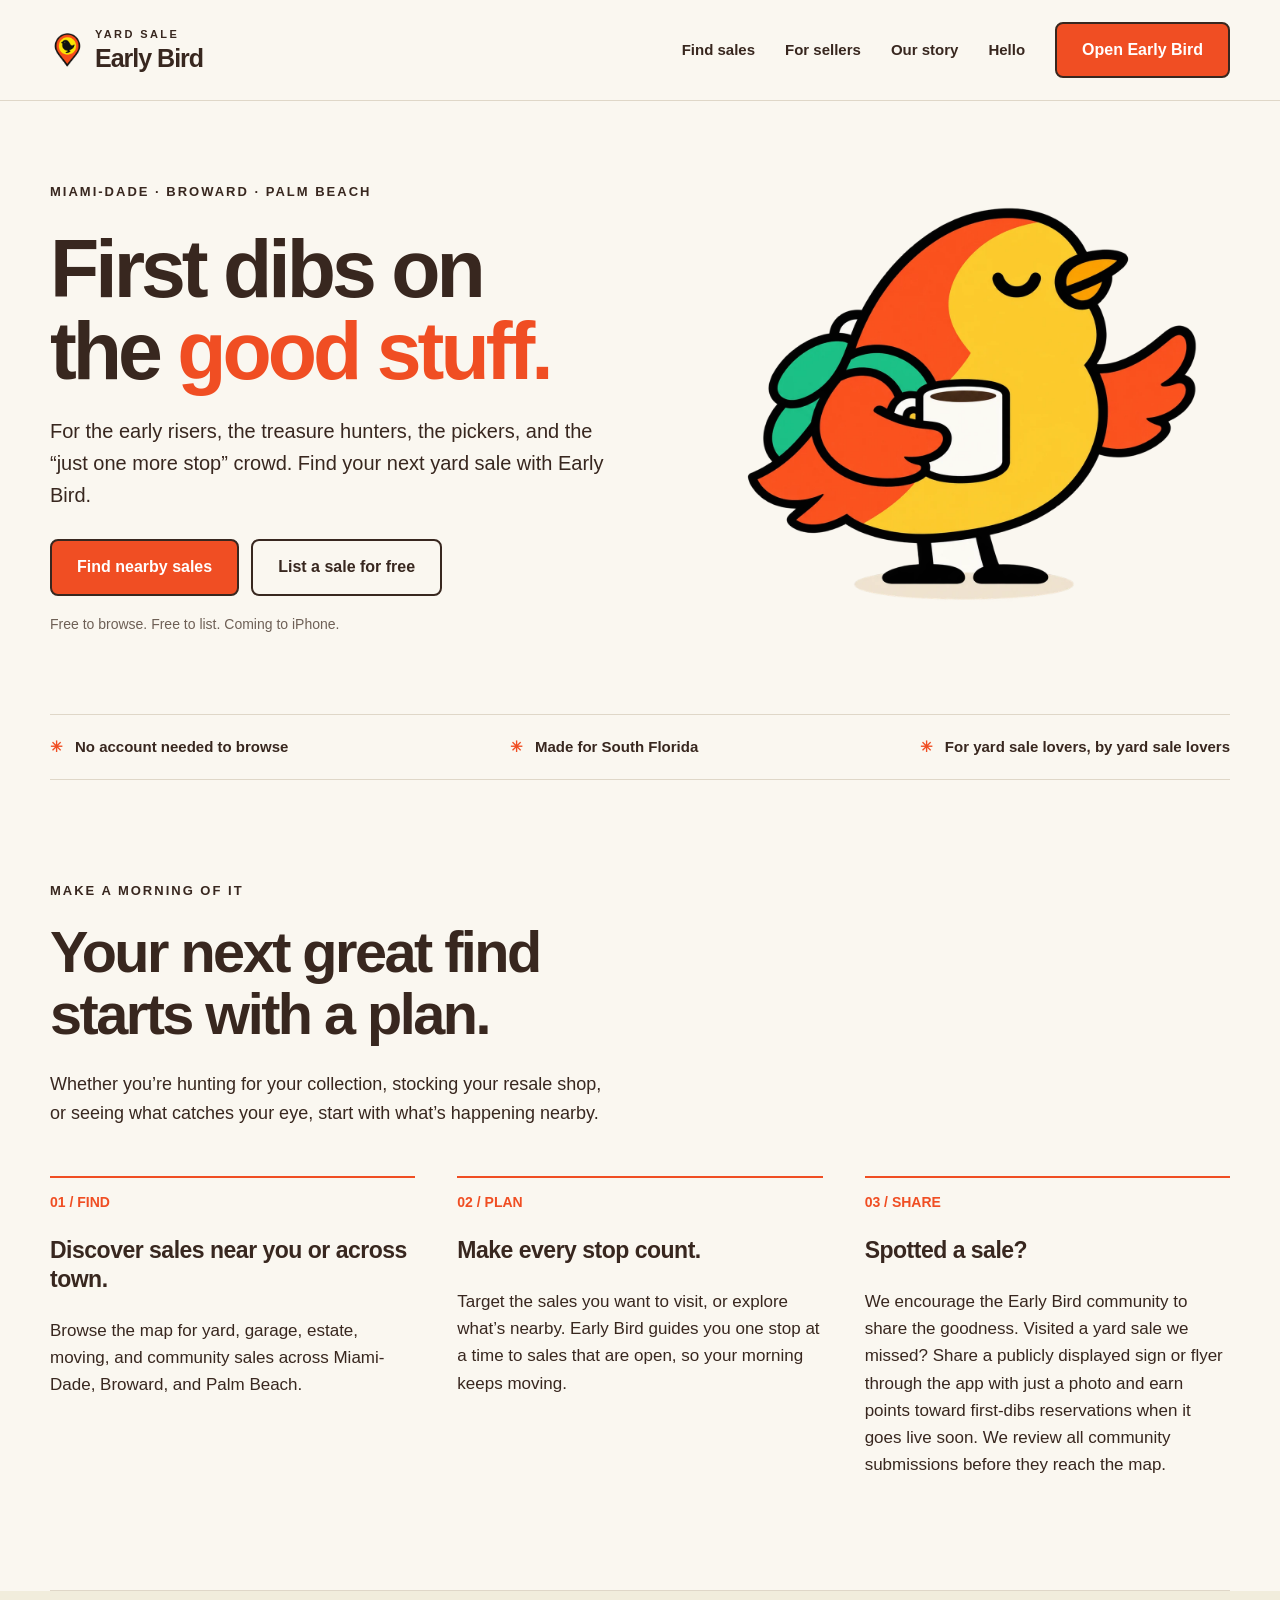
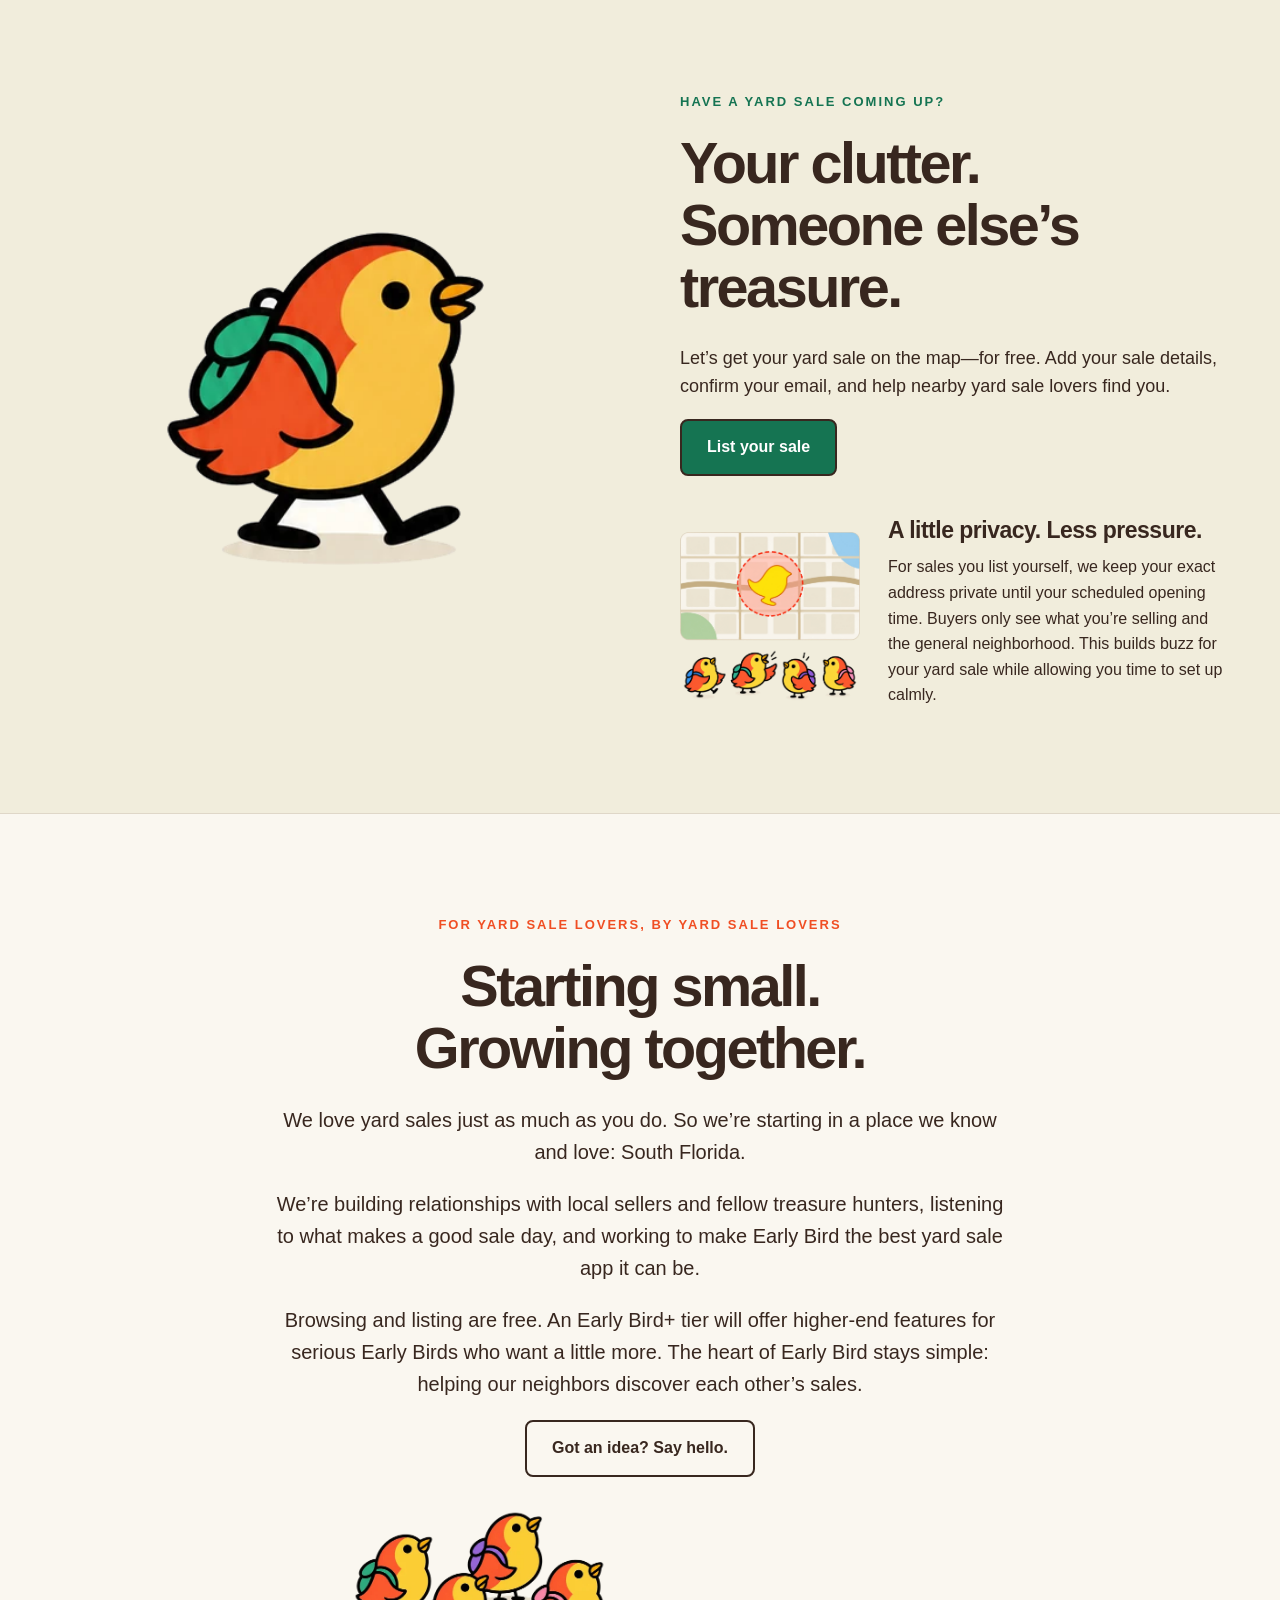
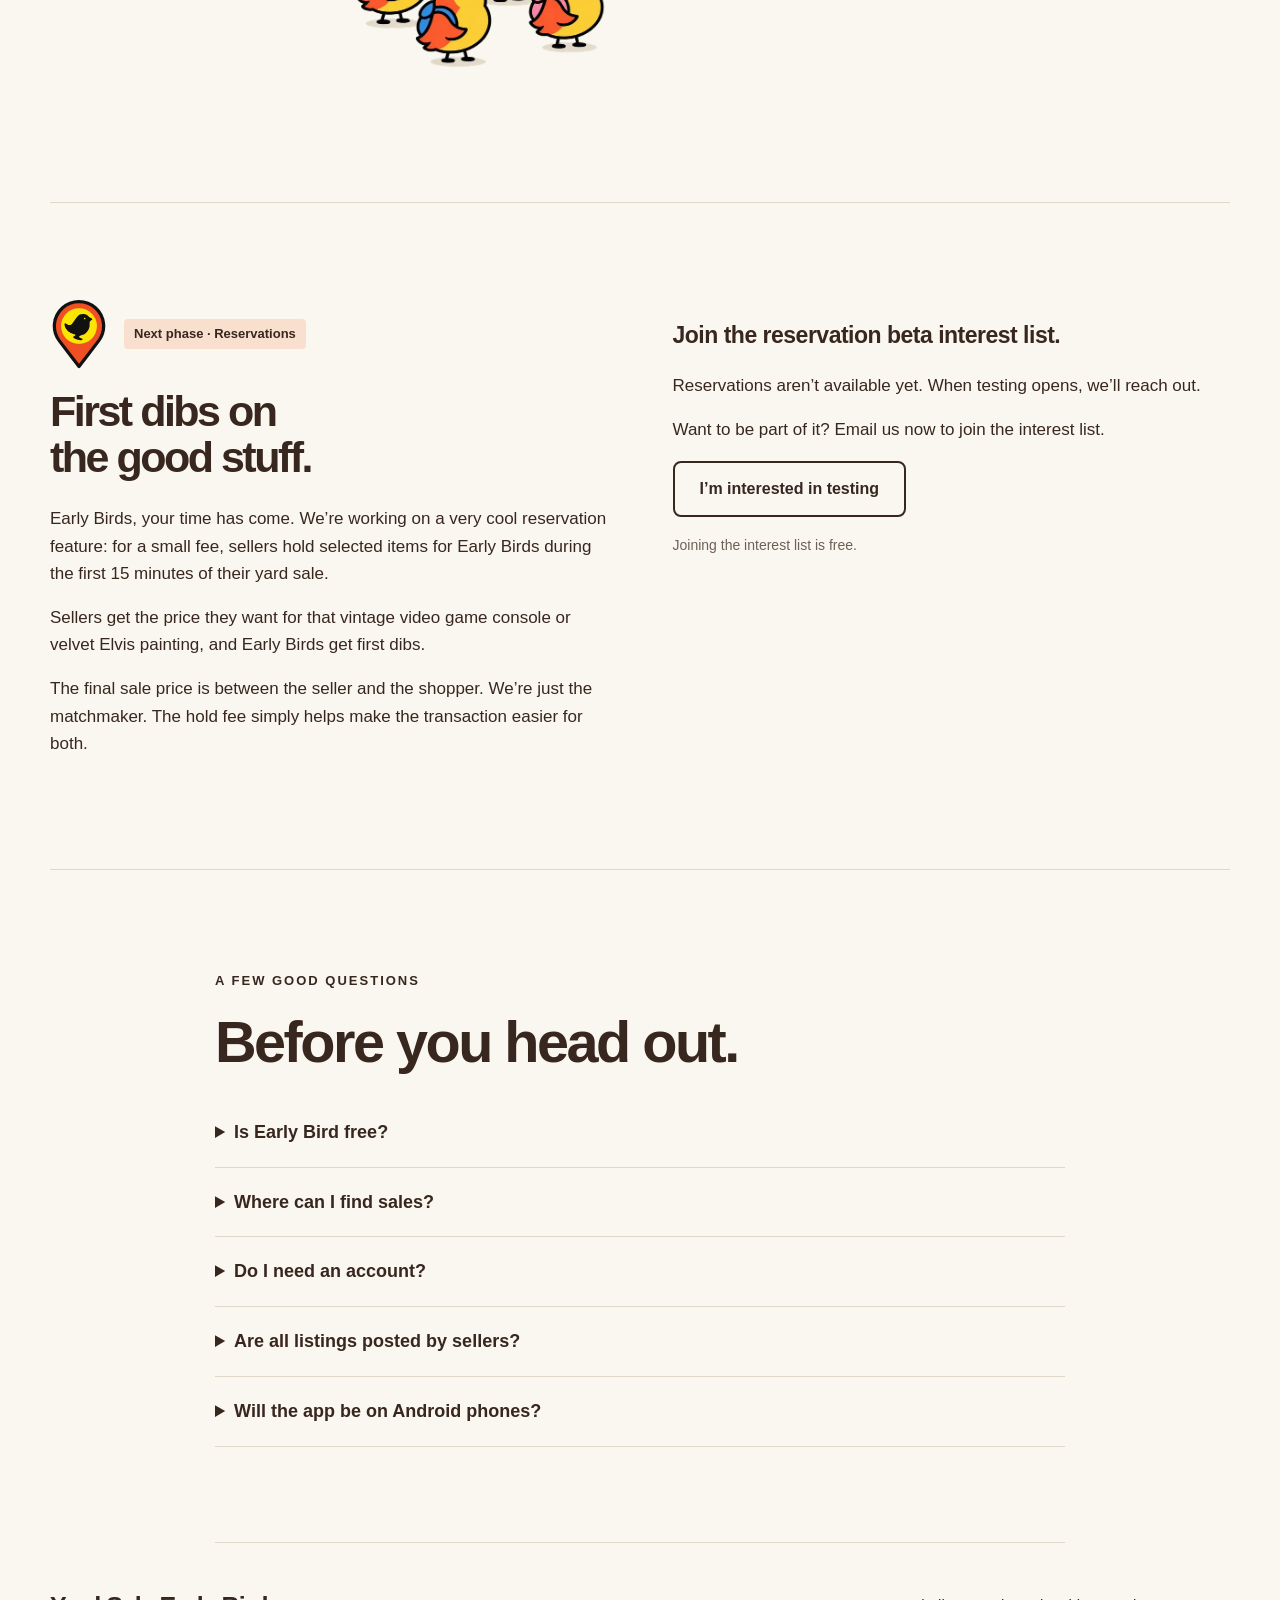
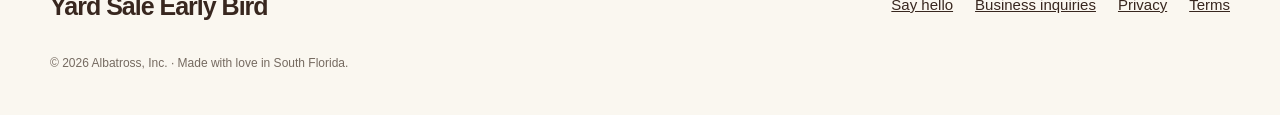
==== index.html @ 5791268f "Initial site: yardsaleearlybird.com" ====
<!doctype html><html lang="en"><head><meta charset="utf-8"><meta name="viewport" content="width=device-width, initial-scale=1"><title>Yard Sale Early Bird — For yard sale lovers, by yard sale lovers</title><meta name="description" content="Find nearby yard sales in Miami-Dade, Broward, and Palm Beach. Free to browse, free to list. Built by yard sale lovers in South Florida."><link rel="icon" href="/assets/pin-icon.png"><link rel="stylesheet" href="/style.css"></head><body><header><nav aria-label="Main navigation"><a class="brand" href="/"><img src="/assets/pin-icon.png" alt=""><span><small>YARD SALE</small>Early Bird</span></a><div class="navlinks"><a class="optional" href="/#buyers">Find sales</a><a class="optional" href="/#sellers">For sellers</a><a class="optional" href="/#community">Our story</a><a href="mailto:hello@yardsaleearlybird.com">Hello</a><a class="btn" href="https://early-bird-sales.lovable.app">Open Early Bird</a></div></nav></header><main><div class="wrap"><section class="hero"><div><span class="eyebrow">Miami-Dade · Broward · Palm Beach</span><h1>First dibs on<br>the <em>good stuff.</em></h1><p>For the early risers, the treasure hunters, the pickers, and the “just one more stop” crowd. Find your next yard sale with Early Bird.</p><div class="actions"><a class="btn" href="https://early-bird-sales.lovable.app">Find nearby sales</a><a class="btn secondary" href="https://early-bird-sales.lovable.app/sell">List a sale for free</a></div><p class="subnote">Free to browse. Free to list. Coming to iPhone.</p></div><div class="heroart"><img src="/assets/coffee-sharp.webp" alt="Early Bird enjoying a morning coffee"></div></section><div class="ribbon"><span>No account needed to browse</span><span>Made for South Florida</span><span>For yard sale lovers, by yard sale lovers</span></div><section id="buyers" class="section"><span class="eyebrow">Make a morning of it</span><h2>Your next great find<br>starts with a plan.</h2><p>Whether you’re hunting for your collection, stocking your resale shop, or seeing what catches your eye, start with what’s happening nearby.</p><div class="features"><article><span class="number">01 / FIND</span><h3>Discover sales near you or across town.</h3><p>Browse the map for yard, garage, estate, moving, and community sales across Miami-Dade, Broward, and Palm Beach.</p></article><article><span class="number">02 / PLAN</span><h3>Make every stop count.</h3><p>Target the sales you want to visit, or explore what’s nearby. Early Bird guides you one stop at a time to sales that are open, so your morning keeps moving.</p></article><article><span class="number">03 / SHARE</span><h3>Spotted a sale?</h3><p>We encourage the Early Bird community to share the goodness. Visited a yard sale we missed? Share a publicly displayed sign or flyer through the app with just a photo and earn points toward first-dibs reservations when it goes live soon. We review all community submissions before they reach the map.</p></article></div></section></div><section id="sellers" class="section seller"><div class="wrap split"><div><img src="/assets/walking.webp" alt="Early Bird heading out with a backpack"></div><div><span class="eyebrow greenText">Have a yard sale coming up?</span><h2>Your clutter.<br>Someone else’s<br>treasure.</h2><p>Let’s get your yard sale on the map—for free. Add your sale details, confirm your email, and help nearby yard sale lovers find you.</p><a class="btn green" href="https://early-bird-sales.lovable.app/sell">List your sale</a><div class="privacybox"><div class="privacy-map"><img src="/assets/privacy.webp" alt="An approximate sale area on a map"></div><div><h3>A little privacy. Less pressure.</h3><p>For sales you list yourself, we keep your exact address private until your scheduled opening time. Buyers only see what you’re selling and the general neighborhood. This builds buzz for your yard sale while allowing you time to set up calmly.</p></div></div></div></div></section><div class="wrap"><section id="community" class="section community"><span class="eyebrow">For yard sale lovers, by yard sale lovers</span><h2>Starting small.<br>Growing together.</h2><p>We love yard sales just as much as you do. So we’re starting in a place we know and love: South Florida.</p><p>We’re building relationships with local sellers and fellow treasure hunters, listening to what makes a good sale day, and working to make Early Bird the best yard sale app it can be.</p><p>Browsing and listing are free. An Early Bird+ tier will offer higher-end features for serious Early Birds who want a little more. The heart of Early Bird stays simple: helping our neighbors discover each other’s sales.</p><a class="btn secondary" href="mailto:hello@yardsaleearlybird.com?subject=Hello%20Early%20Bird">Got an idea? Say hello.</a><img class="looking-up" src="/assets/friends-looking-up.webp" alt="Four Early Birds looking up toward the Got an idea button"></section><section id="beta" class="section beta"><div><div class="reservation-heading"><img class="reservation-pin" src="/assets/reservation-pin.svg" alt="Early Bird map pin"><span class="badge">Next phase · Reservations</span></div><h2>First dibs on<br>the good stuff.</h2><p>Early Birds, your time has come. We’re working on a very cool reservation feature: for a small fee, sellers hold selected items for Early Birds during the first 15 minutes of their yard sale.</p><p>Sellers get the price they want for that vintage video game console or velvet Elvis painting, and Early Birds get first dibs.</p><p>The final sale price is between the seller and the shopper. We’re just the matchmaker. The hold fee simply helps make the transaction easier for both.</p></div><div><h3>Join the reservation beta interest list.</h3><p>Reservations aren’t available yet. When testing opens, we’ll reach out.</p><p>Want to be part of it? Email us now to join the interest list.</p><a class="btn secondary" href="mailto:betalist@yardsaleearlybird.com?subject=Reservation%20beta%20interest%20list&body=Hi%20Early%20Bird!%20I%E2%80%99d%20like%20to%20join%20the%20reservation%20beta%20interest%20list.">I’m interested in testing</a><p class="subnote">Joining the interest list is free.</p></div></section><section class="section faq"><span class="eyebrow">A few good questions</span><h2>Before you head out.</h2><details><summary>Is Early Bird free?</summary><p>Yes. Browsing the map and listing a sale are free. An Early Bird+ tier will offer higher-end features for serious Early Birds who want a little more.</p></details><details><summary>Where can I find sales?</summary><p>We’re starting in Miami-Dade, Broward, and Palm Beach counties. This is home for us, and we want to build a useful local community before expanding.</p></details><details><summary>Do I need an account?</summary><p>You don’t need an account to browse the public map. To list your own sale, you confirm your email through a link we send you.</p></details><details><summary>Are all listings posted by sellers?</summary><p>No. Listings can come from sellers, municipal permit filings, other public sale information, or community submissions. We review aggregated and community-submitted listings before publication.</p></details><details><summary>Will the app be on Android phones?</summary><p>Not for now. We are a small team and we need time to get each user platform right. But we will soon, we promise.</p></details></section></div></main><footer class="wrap"><div class="footrow"><a class="brand" href="/">Yard Sale Early Bird</a><div class="footlinks"><a href="mailto:hello@yardsaleearlybird.com">Say hello</a><a href="mailto:sales@yardsaleearlybird.com">Business inquiries</a><a href="/privacy">Privacy</a><a href="/terms">Terms</a></div></div><p class="legalnote">© 2026 Albatross, Inc. · Made with love in South Florida.</p></footer></body></html>
---- style.css ----
:root{--cream:#FAF7F0;--ink:#38271f;--orange:#F04E23;--green:#157452;--line:#dfd7c8}*{box-sizing:border-box}html{scroll-behavior:smooth;scroll-padding-top:95px}body{margin:0;background:var(--cream);color:var(--ink);font-family:Arial,Helvetica,sans-serif;font-size:18px;line-height:1.6}a{color:inherit}button,a{-webkit-tap-highlight-color:transparent}a:focus-visible,summary:focus-visible{outline:3px solid var(--green);outline-offset:6px}nav,.wrap{width:min(1180px,calc(100% - 64px));margin:auto}header{border-bottom:1px solid var(--line)}nav{display:flex;justify-content:space-between;align-items:center;min-height:100px;gap:20px}.brand{text-decoration:none;display:flex;align-items:center;gap:10px;font-size:25px;font-weight:900;letter-spacing:-1px;line-height:1.05}.brand img{width:35px;height:48px;object-fit:contain}.brand small{display:block;font-size:11px;letter-spacing:2.4px;margin-bottom:5px}.navlinks{display:flex;gap:30px;align-items:center;font-size:15px;font-weight:700}.navlinks a{text-decoration:none}.btn{display:inline-flex;justify-content:center;align-items:center;padding:15px 25px;border:2px solid var(--ink);border-radius:8px;background:var(--orange);color:white;text-decoration:none;font-weight:800;font-size:16px;line-height:1.4;transition:transform .15s,background .15s}.btn:hover{transform:translateY(-3px);background:#d94019}.btn:active{transform:translateY(1px)}.btn.secondary{background:transparent;color:var(--ink)}.btn.green{background:var(--green)}.eyebrow{text-transform:uppercase;font-size:13px;font-weight:800;letter-spacing:2px}.hero{display:grid;grid-template-columns:1.2fr 1fr;align-items:center;padding:75px 0 65px;gap:40px}h1{font-size:clamp(48px,6.3vw,82px);line-height:1.02;letter-spacing:-4px;margin:23px 0}h1 em{font-style:normal;color:var(--orange)}p{max-width:570px}.hero p{font-size:20px}.actions{display:flex;gap:12px;flex-wrap:wrap;margin-top:28px}.subnote{font-size:14px!important;margin-top:17px;color:#6e6056}.heroart{text-align:center;position:relative}.heroart img{width:90%;max-height:440px;object-fit:contain}.heroart span{display:block;font-weight:800;font-size:18px;transform:rotate(-5deg);margin-top:15px}.ribbon{border-top:1px solid var(--line);border-bottom:1px solid var(--line);padding:20px 0;display:flex;gap:15px;justify-content:space-between;font-size:15px;font-weight:800}.ribbon span:before{content:'✳';color:var(--orange);margin-right:12px}.section{padding:95px 0;border-bottom:1px solid var(--line)}h2{font-size:clamp(36px,4.5vw,58px);line-height:1.08;letter-spacing:-2.5px;margin:17px 0 25px}h3{font-size:23px;letter-spacing:-.5px;line-height:1.25}.features{display:grid;grid-template-columns:repeat(3,1fr);gap:42px;margin-top:48px}.number{color:var(--orange);font-size:14px;font-weight:800;border-top:2px solid var(--orange);padding-top:13px;display:block}.features p{font-size:17px}.split{display:grid;grid-template-columns:1fr 1.1fr;align-items:center;gap:80px}.split img{width:100%;max-height:350px;object-fit:contain}.greenText{color:var(--green)}.seller{background:#f1eddc}.seller .split{grid-template-columns:1fr 1fr}.privacybox{display:grid;grid-template-columns:180px 1fr;gap:28px;margin-top:40px;align-items:center}.privacybox img{width:100%}.privacybox h3{margin:0}.privacybox p{font-size:16px;margin:10px 0}.community{text-align:center}.community .eyebrow{color:var(--orange)}.community p{margin:20px auto;max-width:740px;font-size:20px}.community img{display:block;width:260px;margin:35px auto 0}.beta{display:grid;grid-template-columns:1fr 1fr;gap:65px}.beta h2{font-size:43px}.beta p{font-size:17px}.badge{display:inline-block;padding:5px 10px;background:#f9dfce;border-radius:4px;font-size:13px;font-weight:800}.faq{max-width:850px;margin:0 auto}details{border-bottom:1px solid var(--line);padding:20px 0}summary{font-weight:700;cursor:pointer;font-size:18px}details p{font-size:17px;max-width:none}footer{padding:50px 0 30px}.footrow{display:flex;justify-content:space-between;align-items:start;gap:30px}.footlinks{display:flex;flex-wrap:wrap;gap:22px;font-size:15px}.legalnote{font-size:12px;color:#756a60;margin-top:35px;max-width:none}.legal{max-width:850px;padding:55px 0 90px}.legal h1{font-size:48px;letter-spacing:-2px}.legal h2{font-size:29px;letter-spacing:-.7px;margin-top:45px}.legal h3{font-size:22px;margin-top:28px}.legal p,.legal li{font-size:17px;max-width:none}.legal ul,.legal ol{padding-left:24px}.legal hr{border:0;border-top:1px solid var(--line);margin:30px 0}.legal code{overflow-wrap:anywhere} @media(max-width:760px){nav,.wrap{width:calc(100% - 36px)}nav{min-height:85px}.navlinks{gap:14px}.navlinks .optional{display:none}.navlinks .btn{font-size:14px;padding:10px 14px}.brand{font-size:21px}.hero{grid-template-columns:1fr;padding:42px 0;gap:25px}h1{letter-spacing:-2.5px;font-size:55px}.hero p{font-size:18px}.heroart img{width:65%;max-height:260px}.heroart span{font-size:15px}.ribbon{flex-wrap:wrap;justify-content:center;font-size:13px;gap:8px 20px}.section{padding:60px 0}.features,.split,.seller .split,.beta{grid-template-columns:1fr;gap:25px}.features{margin-top:32px;gap:22px}.features h3{margin:10px 0}.features p{margin:8px 0}.split>img{max-height:250px}.privacybox{grid-template-columns:100px 1fr;gap:18px}.community p{font-size:18px}.footrow{flex-direction:column}.legal h1{font-size:38px}.beta h2{font-size:36px}}@media(prefers-reduced-motion:reduce){html{scroll-behavior:auto}.btn{transition:none}}
.privacy-map{width:100%;aspect-ratio:1577 / 1479;overflow:hidden;border-radius:8px}.privacy-map img{display:block;width:100%;height:auto;max-height:none}.community img.looking-up{width:320px;margin:-10px auto 0;transform:translateX(-161px)}.reservation-heading{display:flex;align-items:center;gap:16px}.reservation-pin{width:58px;height:73px;object-fit:contain}@media(max-width:760px){.community img.looking-up{width:260px;transform:translateX(clamp(-136px, calc((296px - 100vw) / 2), 0px))}.reservation-pin{width:45px;height:56px}}
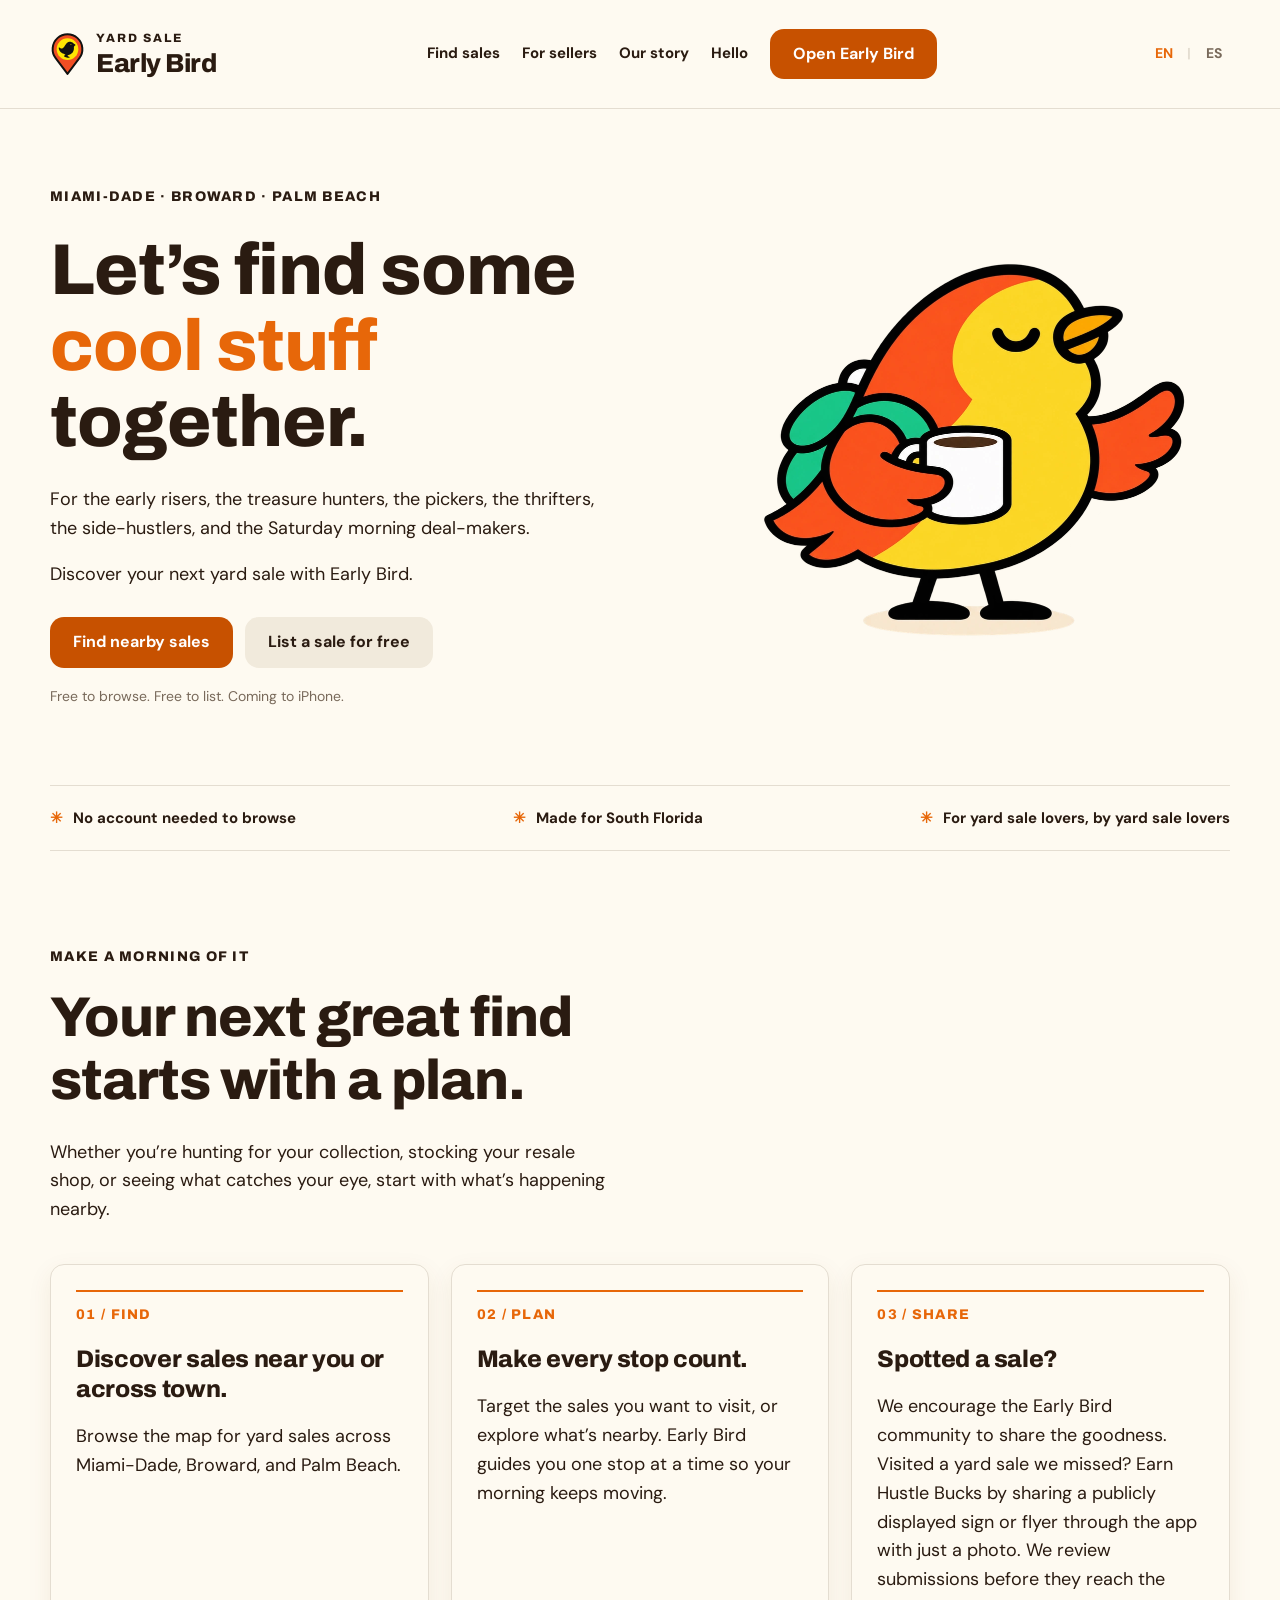
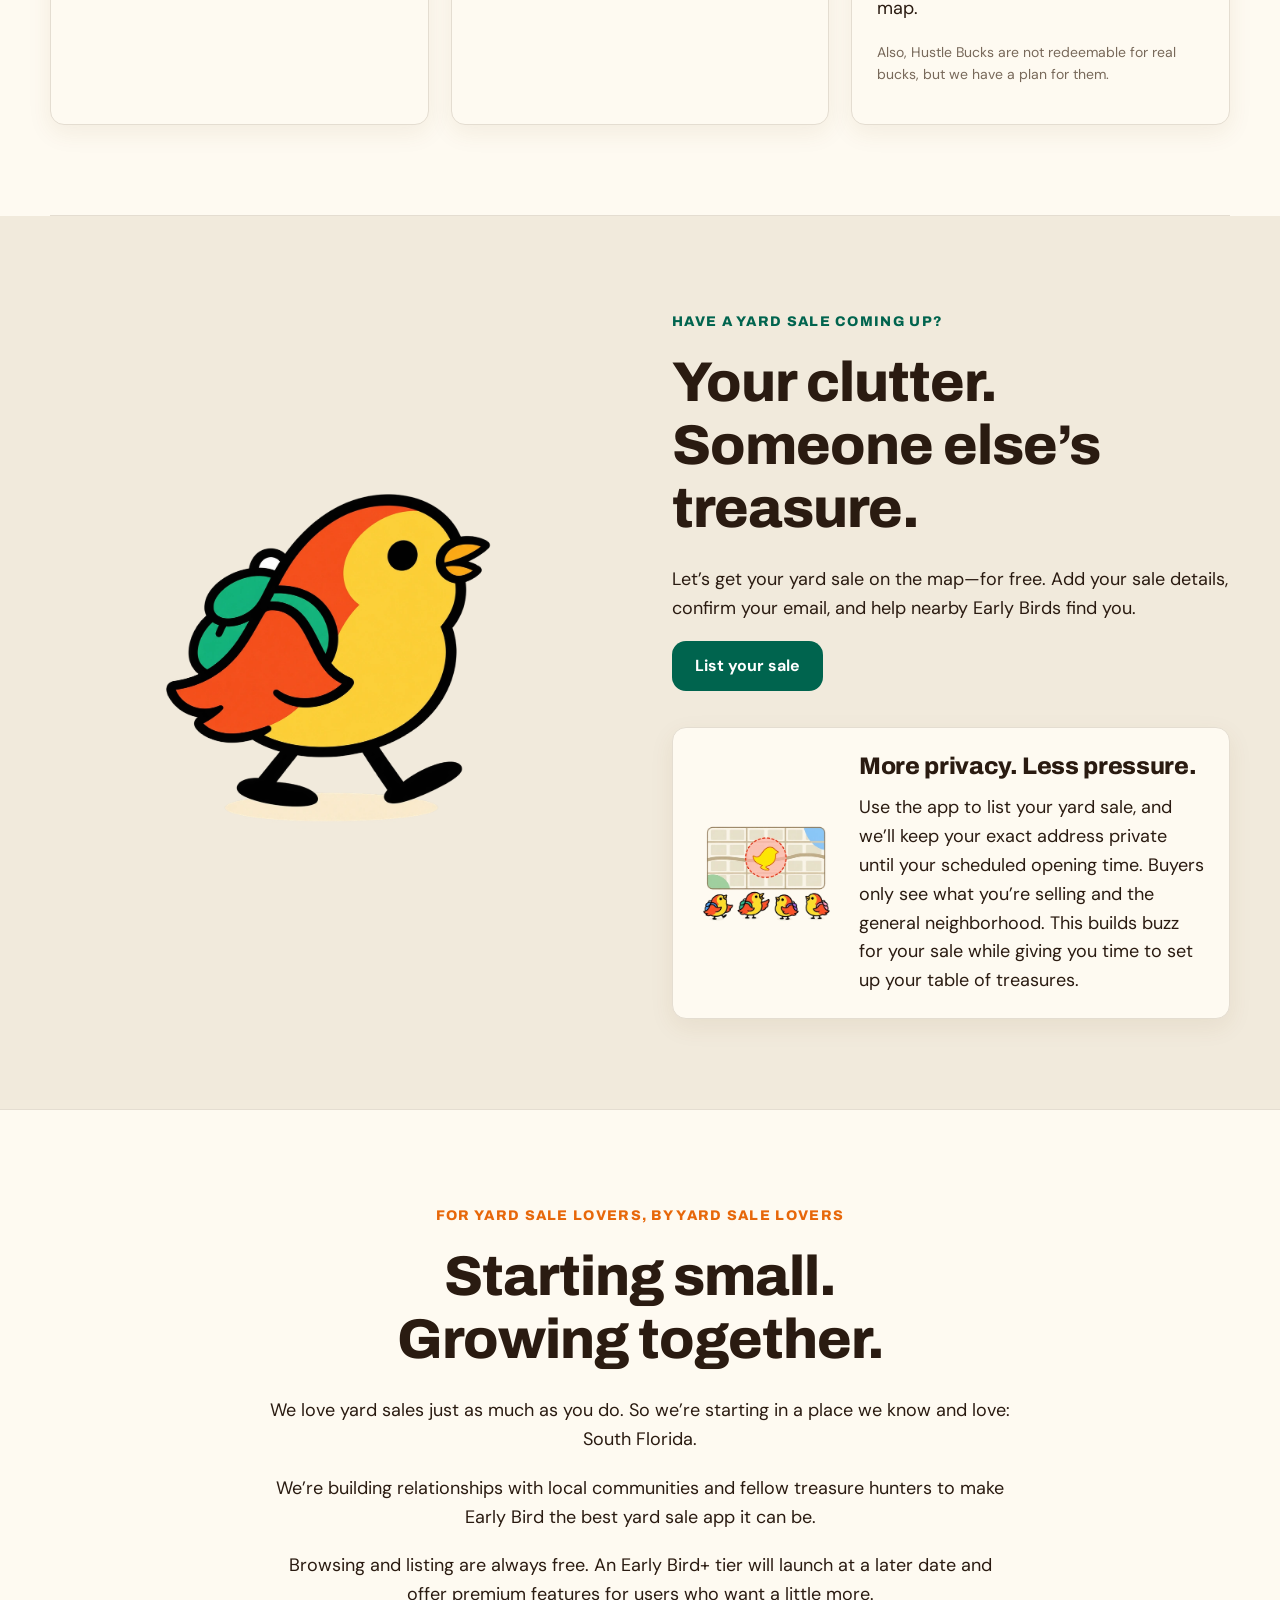
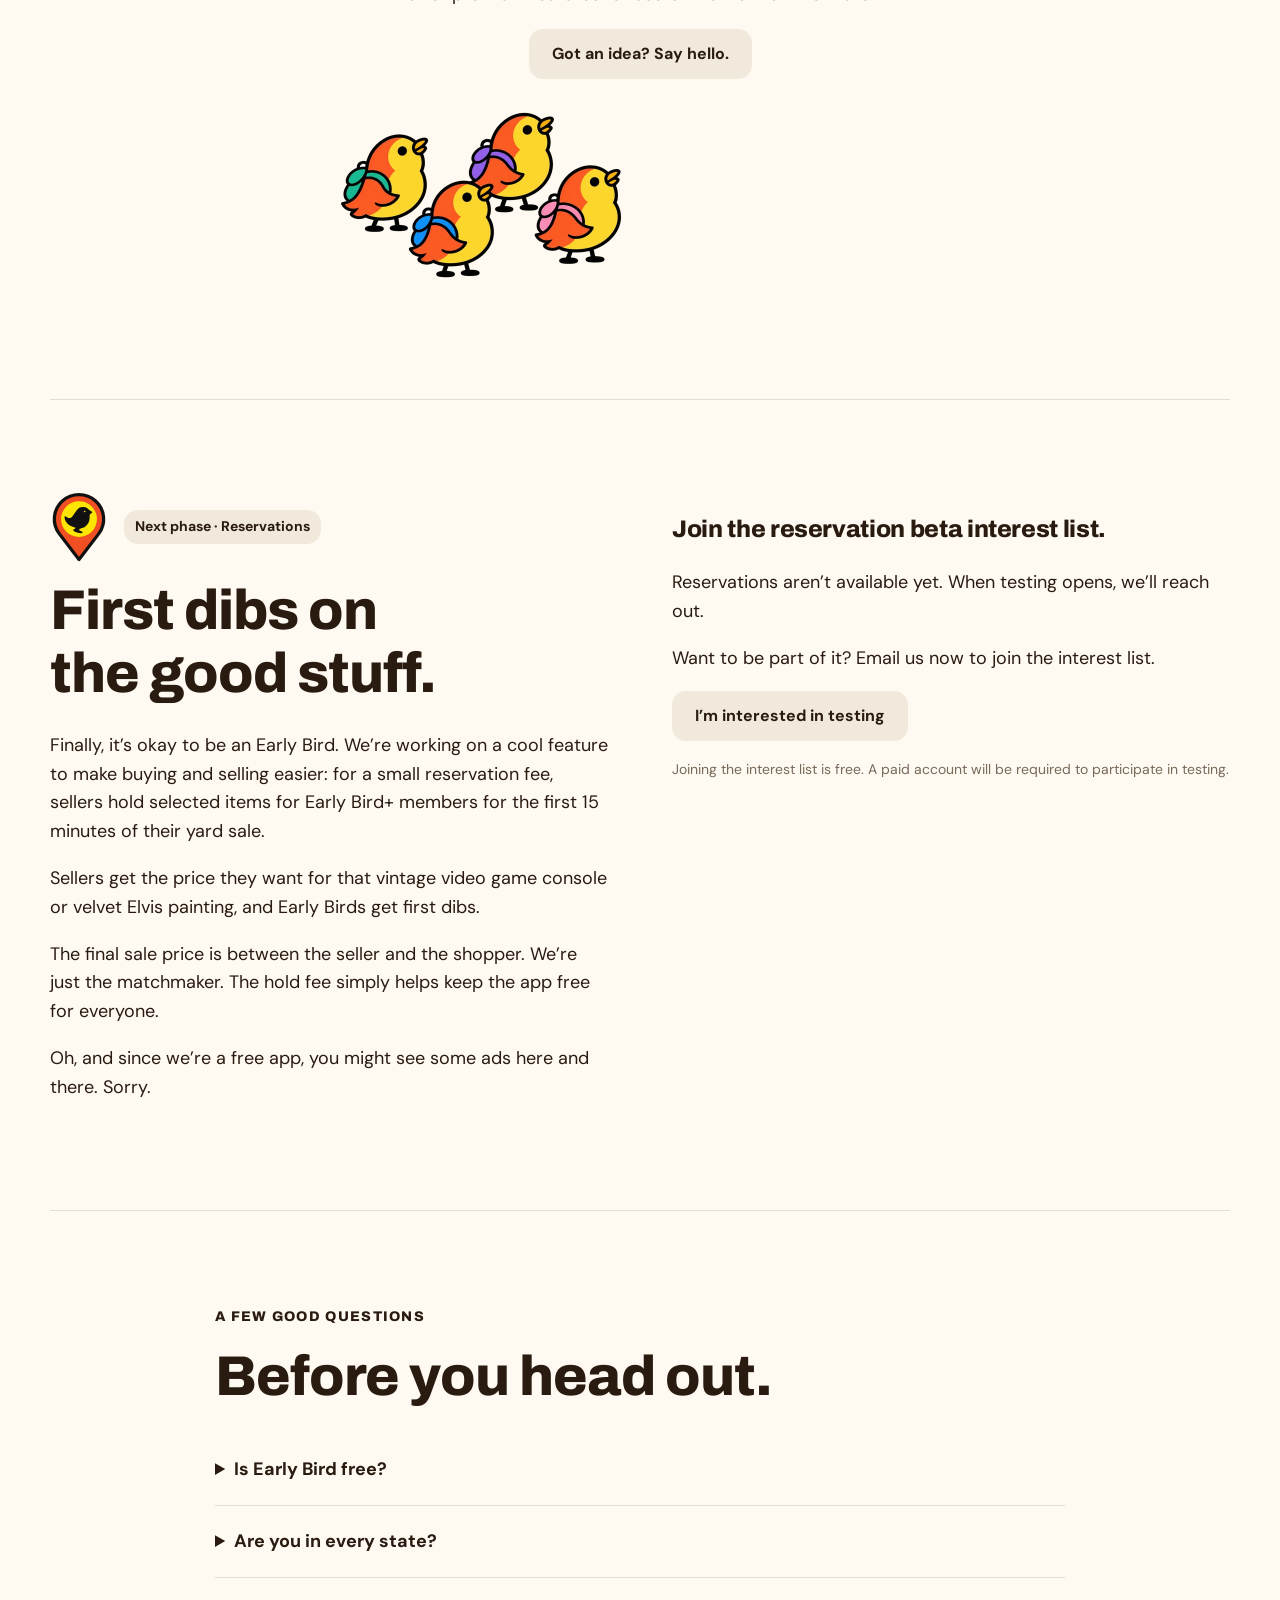
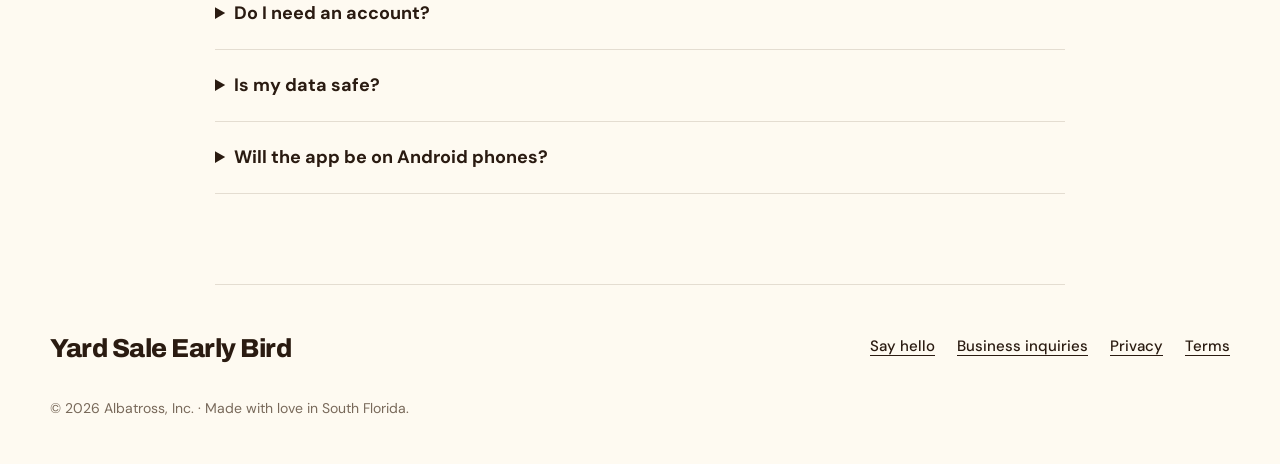
==== commit a2b0095b: "App-aligned brand styling, Spanish page (/es)" ====
--- a/index.html
+++ b/index.html
@@ -1 +1 @@
-<!doctype html><html lang="en"><head><meta charset="utf-8"><meta name="viewport" content="width=device-width, initial-scale=1"><title>Yard Sale Early Bird — For yard sale lovers, by yard sale lovers</title><meta name="description" content="Find nearby yard sales in Miami-Dade, Broward, and Palm Beach. Free to browse, free to list. Built by yard sale lovers in South Florida."><link rel="icon" href="/assets/pin-icon.png"><link rel="stylesheet" href="/style.css"></head><body><header><nav aria-label="Main navigation"><a class="brand" href="/"><img src="/assets/pin-icon.png" alt=""><span><small>YARD SALE</small>Early Bird</span></a><div class="navlinks"><a class="optional" href="/#buyers">Find sales</a><a class="optional" href="/#sellers">For sellers</a><a class="optional" href="/#community">Our story</a><a href="mailto:hello@yardsaleearlybird.com">Hello</a><a class="btn" href="https://early-bird-sales.lovable.app">Open Early Bird</a></div></nav></header><main><div class="wrap"><section class="hero"><div><span class="eyebrow">Miami-Dade · Broward · Palm Beach</span><h1>First dibs on<br>the <em>good stuff.</em></h1><p>For the early risers, the treasure hunters, the pickers, and the “just one more stop” crowd. Find your next yard sale with Early Bird.</p><div class="actions"><a class="btn" href="https://early-bird-sales.lovable.app">Find nearby sales</a><a class="btn secondary" href="https://early-bird-sales.lovable.app/sell">List a sale for free</a></div><p class="subnote">Free to browse. Free to list. Coming to iPhone.</p></div><div class="heroart"><img src="/assets/coffee-sharp.webp" alt="Early Bird enjoying a morning coffee"></div></section><div class="ribbon"><span>No account needed to browse</span><span>Made for South Florida</span><span>For yard sale lovers, by yard sale lovers</span></div><section id="buyers" class="section"><span class="eyebrow">Make a morning of it</span><h2>Your next great find<br>starts with a plan.</h2><p>Whether you’re hunting for your collection, stocking your resale shop, or seeing what catches your eye, start with what’s happening nearby.</p><div class="features"><article><span class="number">01 / FIND</span><h3>Discover sales near you or across town.</h3><p>Browse the map for yard, garage, estate, moving, and community sales across Miami-Dade, Broward, and Palm Beach.</p></article><article><span class="number">02 / PLAN</span><h3>Make every stop count.</h3><p>Target the sales you want to visit, or explore what’s nearby. Early Bird guides you one stop at a time to sales that are open, so your morning keeps moving.</p></article><article><span class="number">03 / SHARE</span><h3>Spotted a sale?</h3><p>We encourage the Early Bird community to share the goodness. Visited a yard sale we missed? Share a publicly displayed sign or flyer through the app with just a photo and earn points toward first-dibs reservations when it goes live soon. We review all community submissions before they reach the map.</p></article></div></section></div><section id="sellers" class="section seller"><div class="wrap split"><div><img src="/assets/walking.webp" alt="Early Bird heading out with a backpack"></div><div><span class="eyebrow greenText">Have a yard sale coming up?</span><h2>Your clutter.<br>Someone else’s<br>treasure.</h2><p>Let’s get your yard sale on the map—for free. Add your sale details, confirm your email, and help nearby yard sale lovers find you.</p><a class="btn green" href="https://early-bird-sales.lovable.app/sell">List your sale</a><div class="privacybox"><div class="privacy-map"><img src="/assets/privacy.webp" alt="An approximate sale area on a map"></div><div><h3>A little privacy. Less pressure.</h3><p>For sales you list yourself, we keep your exact address private until your scheduled opening time. Buyers only see what you’re selling and the general neighborhood. This builds buzz for your yard sale while allowing you time to set up calmly.</p></div></div></div></div></section><div class="wrap"><section id="community" class="section community"><span class="eyebrow">For yard sale lovers, by yard sale lovers</span><h2>Starting small.<br>Growing together.</h2><p>We love yard sales just as much as you do. So we’re starting in a place we know and love: South Florida.</p><p>We’re building relationships with local sellers and fellow treasure hunters, listening to what makes a good sale day, and working to make Early Bird the best yard sale app it can be.</p><p>Browsing and listing are free. An Early Bird+ tier will offer higher-end features for serious Early Birds who want a little more. The heart of Early Bird stays simple: helping our neighbors discover each other’s sales.</p><a class="btn secondary" href="mailto:hello@yardsaleearlybird.com?subject=Hello%20Early%20Bird">Got an idea? Say hello.</a><img class="looking-up" src="/assets/friends-looking-up.webp" alt="Four Early Birds looking up toward the Got an idea button"></section><section id="beta" class="section beta"><div><div class="reservation-heading"><img class="reservation-pin" src="/assets/reservation-pin.svg" alt="Early Bird map pin"><span class="badge">Next phase · Reservations</span></div><h2>First dibs on<br>the good stuff.</h2><p>Early Birds, your time has come. We’re working on a very cool reservation feature: for a small fee, sellers hold selected items for Early Birds during the first 15 minutes of their yard sale.</p><p>Sellers get the price they want for that vintage video game console or velvet Elvis painting, and Early Birds get first dibs.</p><p>The final sale price is between the seller and the shopper. We’re just the matchmaker. The hold fee simply helps make the transaction easier for both.</p></div><div><h3>Join the reservation beta interest list.</h3><p>Reservations aren’t available yet. When testing opens, we’ll reach out.</p><p>Want to be part of it? Email us now to join the interest list.</p><a class="btn secondary" href="mailto:betalist@yardsaleearlybird.com?subject=Reservation%20beta%20interest%20list&body=Hi%20Early%20Bird!%20I%E2%80%99d%20like%20to%20join%20the%20reservation%20beta%20interest%20list.">I’m interested in testing</a><p class="subnote">Joining the interest list is free.</p></div></section><section class="section faq"><span class="eyebrow">A few good questions</span><h2>Before you head out.</h2><details><summary>Is Early Bird free?</summary><p>Yes. Browsing the map and listing a sale are free. An Early Bird+ tier will offer higher-end features for serious Early Birds who want a little more.</p></details><details><summary>Where can I find sales?</summary><p>We’re starting in Miami-Dade, Broward, and Palm Beach counties. This is home for us, and we want to build a useful local community before expanding.</p></details><details><summary>Do I need an account?</summary><p>You don’t need an account to browse the public map. To list your own sale, you confirm your email through a link we send you.</p></details><details><summary>Are all listings posted by sellers?</summary><p>No. Listings can come from sellers, municipal permit filings, other public sale information, or community submissions. We review aggregated and community-submitted listings before publication.</p></details><details><summary>Will the app be on Android phones?</summary><p>Not for now. We are a small team and we need time to get each user platform right. But we will soon, we promise.</p></details></section></div></main><footer class="wrap"><div class="footrow"><a class="brand" href="/">Yard Sale Early Bird</a><div class="footlinks"><a href="mailto:hello@yardsaleearlybird.com">Say hello</a><a href="mailto:sales@yardsaleearlybird.com">Business inquiries</a><a href="/privacy">Privacy</a><a href="/terms">Terms</a></div></div><p class="legalnote">© 2026 Albatross, Inc. · Made with love in South Florida.</p></footer></body></html>+<!doctype html><html lang="en"><head><meta charset="utf-8"><meta name="viewport" content="width=device-width, initial-scale=1"><title>Yard Sale Early Bird — Let’s find some cool stuff together.</title><meta name="description" content="Discover yard sales across Miami-Dade, Broward, and Palm Beach. Free to browse and list. For yard sale lovers, by yard sale lovers."><link rel="icon" href="/assets/bird-pin-one-color.svg"><link rel="stylesheet" href="/style.css"><link rel="alternate" hreflang="en" href="/"><link rel="alternate" hreflang="es" href="/es/"></head><body><header><nav aria-label="Main navigation"><a class="brand" href="/"><img src="/assets/bird-pin.svg" alt="" width="64" height="80"><span><small>YARD SALE</small>Early Bird</span></a><div class="navlinks"><a class="optional" href="/#buyers">Find sales</a><a class="optional" href="/#sellers">For sellers</a><a class="optional" href="/#community">Our story</a><a href="mailto:hello@yardsaleearlybird.com">Hello</a><a class="btn" href="https://early-bird-sales.lovable.app">Open Early Bird</a></div><div class="language-toggle" role="group" aria-label="Website language"><a href="/" lang="en" hreflang="en" aria-current="page" aria-label="English">EN</a><span class="divider" aria-hidden="true">|</span><a href="/es/" lang="es" hreflang="es" aria-label="Español">ES</a></div></nav></header><main><div class="wrap"><section class="hero"><div><span class="eyebrow">Miami-Dade · Broward · Palm Beach</span><h1>Let’s find some <em>cool stuff</em> together.</h1><p>For the early risers, the treasure hunters, the pickers, the thrifters, the side-hustlers, and the Saturday morning deal-makers.</p><p>Discover your next yard sale with Early Bird.</p><div class="actions"><a class="btn" href="https://early-bird-sales.lovable.app">Find nearby sales</a><a class="btn secondary" href="https://early-bird-sales.lovable.app/sell">List a sale for free</a></div><p class="subnote">Free to browse. Free to list. Coming to iPhone.</p></div><div class="heroart"><img src="/assets/onboarding/coffee-transparent-2x.webp" alt="Early Bird enjoying a morning coffee" width="880" height="799"></div></section><div class="ribbon"><span>No account needed to browse</span><span>Made for South Florida</span><span>For yard sale lovers, by yard sale lovers</span></div><section id="buyers" class="section"><span class="eyebrow">Make a morning of it</span><h2>Your next great find<br>starts with a plan.</h2><p>Whether you’re hunting for your collection, stocking your resale shop, or seeing what catches your eye, start with what’s happening nearby.</p><div class="features"><article><span class="number">01 / FIND</span><h3>Discover sales near you or across town.</h3><p>Browse the map for yard sales across Miami-Dade, Broward, and Palm Beach.</p></article><article><span class="number">02 / PLAN</span><h3>Make every stop count.</h3><p>Target the sales you want to visit, or explore what’s nearby. Early Bird guides you one stop at a time so your morning keeps moving.</p></article><article><span class="number">03 / SHARE</span><h3>Spotted a sale?</h3><p>We encourage the Early Bird community to share the goodness. Visited a yard sale we missed? Earn Hustle Bucks by sharing a publicly displayed sign or flyer through the app with just a photo. We review submissions before they reach the map.</p><p>Also, Hustle Bucks are not redeemable for real bucks, but we have a plan for them.</p></article></div></section></div><section id="sellers" class="section seller"><div class="wrap split"><div><img src="/assets/onboarding/walking-transparent-2x.webp" alt="Early Bird heading out with a backpack" width="1000" height="897"></div><div><span class="eyebrow greenText">Have a yard sale coming up?</span><h2>Your clutter.<br>Someone else’s treasure.</h2><p>Let’s get your yard sale on the map—for free. Add your sale details, confirm your email, and help nearby Early Birds find you.</p><a class="btn green" href="https://early-bird-sales.lovable.app/sell">List your sale</a><div class="privacybox"><div class="privacy-map"><img src="/assets/onboarding/privacy-transparent-2x.webp" alt="An approximate sale area on a map" width="360" height="255"></div><div><h3>More privacy. Less pressure.</h3><p>Use the app to list your yard sale, and we’ll keep your exact address private until your scheduled opening time. Buyers only see what you’re selling and the general neighborhood. This builds buzz for your sale while giving you time to set up your table of treasures.</p></div></div></div></div></section><div class="wrap"><section id="community" class="section community"><span class="eyebrow">For yard sale lovers, by yard sale lovers</span><h2>Starting small.<br>Growing together.</h2><p>We love yard sales just as much as you do. So we’re starting in a place we know and love: South Florida.</p><p>We’re building relationships with local communities and fellow treasure hunters to make Early Bird the best yard sale app it can be.</p><p>Browsing and listing are always free. An Early Bird+ tier will launch at a later date and offer premium features for users who want a little more.</p><a class="btn secondary" href="mailto:hello@yardsaleearlybird.com?subject=Hello+Early+Bird">Got an idea? Say hello.</a><img class="looking-up" src="/assets/onboarding/friends-transparent-2x.webp" alt="Four Early Birds looking up toward the Got an idea button" width="640" height="480"></section><section id="beta" class="section beta"><div><div class="reservation-heading"><img class="reservation-pin" src="/assets/bird-pin.svg" alt="Early Bird map pin"><span class="badge">Next phase · Reservations</span></div><h2>First dibs on<br>the good stuff.</h2><p>Finally, it’s okay to be an Early Bird. We’re working on a cool feature to make buying and selling easier: for a small reservation fee, sellers hold selected items for Early Bird+ members for the first 15 minutes of their yard sale.</p><p>Sellers get the price they want for that vintage video game console or velvet Elvis painting, and Early Birds get first dibs.</p><p>The final sale price is between the seller and the shopper. We’re just the matchmaker. The hold fee simply helps keep the app free for everyone.</p><p>Oh, and since we’re a free app, you might see some ads here and there. Sorry.</p></div><div><h3>Join the reservation beta interest list.</h3><p>Reservations aren’t available yet. When testing opens, we’ll reach out.</p><p>Want to be part of it? Email us now to join the interest list.</p><a class="btn secondary" href="mailto:betalist@yardsaleearlybird.com?subject=Reservation+beta+interest+list&amp;body=Hi+Early+Bird%21+I%E2%80%99d+like+to+join+the+reservation+beta+interest+list.">I’m interested in testing</a><p class="subnote">Joining the interest list is free. A paid account will be required to participate in testing.</p></div></section><section class="section faq"><span class="eyebrow">A few good questions</span><h2>Before you head out.</h2><details><summary>Is Early Bird free?</summary><p>Yes. Browsing the map and listing a sale are free. An Early Bird+ tier will offer higher-end tools for serious Early Birds who want a little more.</p></details><details><summary>Are you in every state?</summary><p>Nope. We’re starting in Miami-Dade, Broward, and Palm Beach counties. This is home for us, and it’s also one of the most concentrated yard sale markets in the country. So if we can make it here, the other states will follow soon enough.</p></details><details><summary>Do I need an account?</summary><p>You don’t need an account to browse the public map or to list a sale, but you will need to confirm an email we send you to verify you’re human.</p></details><details><summary>Is my data safe?</summary><p>Your email signs you in. Photo text-reading and visit history stay under your control, and we do not sell your information. The Privacy Policy lists everything we collect and how long we keep it.</p></details><details><summary>Will the app be on Android phones?</summary><p>Probably. We are a small team and are focusing on iPhone users for now. But it’s on our to-do list.</p></details></section></div></main><footer class="wrap"><div class="footrow"><a class="brand" href="/">Yard Sale Early Bird</a><div class="footlinks"><a href="mailto:hello@yardsaleearlybird.com">Say hello</a><a href="mailto:sales@yardsaleearlybird.com">Business inquiries</a><a href="/privacy" hreflang="en">Privacy</a><a href="/terms" hreflang="en">Terms</a></div></div><p class="legalnote">© 2026 Albatross, Inc. · Made with love in South Florida.</p></footer></body></html>
--- a/style.css
+++ b/style.css
@@ -1,2 +1,9 @@
-:root{--cream:#FAF7F0;--ink:#38271f;--orange:#F04E23;--green:#157452;--line:#dfd7c8}*{box-sizing:border-box}html{scroll-behavior:smooth;scroll-padding-top:95px}body{margin:0;background:var(--cream);color:var(--ink);font-family:Arial,Helvetica,sans-serif;font-size:18px;line-height:1.6}a{color:inherit}button,a{-webkit-tap-highlight-color:transparent}a:focus-visible,summary:focus-visible{outline:3px solid var(--green);outline-offset:6px}nav,.wrap{width:min(1180px,calc(100% - 64px));margin:auto}header{border-bottom:1px solid var(--line)}nav{display:flex;justify-content:space-between;align-items:center;min-height:100px;gap:20px}.brand{text-decoration:none;display:flex;align-items:center;gap:10px;font-size:25px;font-weight:900;letter-spacing:-1px;line-height:1.05}.brand img{width:35px;height:48px;object-fit:contain}.brand small{display:block;font-size:11px;letter-spacing:2.4px;margin-bottom:5px}.navlinks{display:flex;gap:30px;align-items:center;font-size:15px;font-weight:700}.navlinks a{text-decoration:none}.btn{display:inline-flex;justify-content:center;align-items:center;padding:15px 25px;border:2px solid var(--ink);border-radius:8px;background:var(--orange);color:white;text-decoration:none;font-weight:800;font-size:16px;line-height:1.4;transition:transform .15s,background .15s}.btn:hover{transform:translateY(-3px);background:#d94019}.btn:active{transform:translateY(1px)}.btn.secondary{background:transparent;color:var(--ink)}.btn.green{background:var(--green)}.eyebrow{text-transform:uppercase;font-size:13px;font-weight:800;letter-spacing:2px}.hero{display:grid;grid-template-columns:1.2fr 1fr;align-items:center;padding:75px 0 65px;gap:40px}h1{font-size:clamp(48px,6.3vw,82px);line-height:1.02;letter-spacing:-4px;margin:23px 0}h1 em{font-style:normal;color:var(--orange)}p{max-width:570px}.hero p{font-size:20px}.actions{display:flex;gap:12px;flex-wrap:wrap;margin-top:28px}.subnote{font-size:14px!important;margin-top:17px;color:#6e6056}.heroart{text-align:center;position:relative}.heroart img{width:90%;max-height:440px;object-fit:contain}.heroart span{display:block;font-weight:800;font-size:18px;transform:rotate(-5deg);margin-top:15px}.ribbon{border-top:1px solid var(--line);border-bottom:1px solid var(--line);padding:20px 0;display:flex;gap:15px;justify-content:space-between;font-size:15px;font-weight:800}.ribbon span:before{content:'✳';color:var(--orange);margin-right:12px}.section{padding:95px 0;border-bottom:1px solid var(--line)}h2{font-size:clamp(36px,4.5vw,58px);line-height:1.08;letter-spacing:-2.5px;margin:17px 0 25px}h3{font-size:23px;letter-spacing:-.5px;line-height:1.25}.features{display:grid;grid-template-columns:repeat(3,1fr);gap:42px;margin-top:48px}.number{color:var(--orange);font-size:14px;font-weight:800;border-top:2px solid var(--orange);padding-top:13px;display:block}.features p{font-size:17px}.split{display:grid;grid-template-columns:1fr 1.1fr;align-items:center;gap:80px}.split img{width:100%;max-height:350px;object-fit:contain}.greenText{color:var(--green)}.seller{background:#f1eddc}.seller .split{grid-template-columns:1fr 1fr}.privacybox{display:grid;grid-template-columns:180px 1fr;gap:28px;margin-top:40px;align-items:center}.privacybox img{width:100%}.privacybox h3{margin:0}.privacybox p{font-size:16px;margin:10px 0}.community{text-align:center}.community .eyebrow{color:var(--orange)}.community p{margin:20px auto;max-width:740px;font-size:20px}.community img{display:block;width:260px;margin:35px auto 0}.beta{display:grid;grid-template-columns:1fr 1fr;gap:65px}.beta h2{font-size:43px}.beta p{font-size:17px}.badge{display:inline-block;padding:5px 10px;background:#f9dfce;border-radius:4px;font-size:13px;font-weight:800}.faq{max-width:850px;margin:0 auto}details{border-bottom:1px solid var(--line);padding:20px 0}summary{font-weight:700;cursor:pointer;font-size:18px}details p{font-size:17px;max-width:none}footer{padding:50px 0 30px}.footrow{display:flex;justify-content:space-between;align-items:start;gap:30px}.footlinks{display:flex;flex-wrap:wrap;gap:22px;font-size:15px}.legalnote{font-size:12px;color:#756a60;margin-top:35px;max-width:none}.legal{max-width:850px;padding:55px 0 90px}.legal h1{font-size:48px;letter-spacing:-2px}.legal h2{font-size:29px;letter-spacing:-.7px;margin-top:45px}.legal h3{font-size:22px;margin-top:28px}.legal p,.legal li{font-size:17px;max-width:none}.legal ul,.legal ol{padding-left:24px}.legal hr{border:0;border-top:1px solid var(--line);margin:30px 0}.legal code{overflow-wrap:anywhere} @media(max-width:760px){nav,.wrap{width:calc(100% - 36px)}nav{min-height:85px}.navlinks{gap:14px}.navlinks .optional{display:none}.navlinks .btn{font-size:14px;padding:10px 14px}.brand{font-size:21px}.hero{grid-template-columns:1fr;padding:42px 0;gap:25px}h1{letter-spacing:-2.5px;font-size:55px}.hero p{font-size:18px}.heroart img{width:65%;max-height:260px}.heroart span{font-size:15px}.ribbon{flex-wrap:wrap;justify-content:center;font-size:13px;gap:8px 20px}.section{padding:60px 0}.features,.split,.seller .split,.beta{grid-template-columns:1fr;gap:25px}.features{margin-top:32px;gap:22px}.features h3{margin:10px 0}.features p{margin:8px 0}.split>img{max-height:250px}.privacybox{grid-template-columns:100px 1fr;gap:18px}.community p{font-size:18px}.footrow{flex-direction:column}.legal h1{font-size:38px}.beta h2{font-size:36px}}@media(prefers-reduced-motion:reduce){html{scroll-behavior:auto}.btn{transition:none}}
-.privacy-map{width:100%;aspect-ratio:1577 / 1479;overflow:hidden;border-radius:8px}.privacy-map img{display:block;width:100%;height:auto;max-height:none}.community img.looking-up{width:320px;margin:-10px auto 0;transform:translateX(-161px)}.reservation-heading{display:flex;align-items:center;gap:16px}.reservation-pin{width:58px;height:73px;object-fit:contain}@media(max-width:760px){.community img.looking-up{width:260px;transform:translateX(clamp(-136px, calc((296px - 100vw) / 2), 0px))}.reservation-pin{width:45px;height:56px}}
+@import url('/assets/fonts/fonts.css');
+:root{--cream:#FEFAF1;--ink:#2A1B11;--muted:#78695A;--orange:#E76709;--orange-deep:#C75100;--green:#00644E;--panel:#F1EADC;--line:#E4DDD1;--radius:14px;--shadow:0 8px 24px rgba(118,72,23,.08);--display:'Archivo',sans-serif;--body:'DM Sans',sans-serif}
+*{box-sizing:border-box}html{scroll-behavior:smooth;scroll-padding-top:110px}body{margin:0;background:var(--cream);color:var(--ink);font:400 1.125rem/1.6 var(--body)}a{color:var(--orange);text-underline-offset:4px}button,a{-webkit-tap-highlight-color:transparent}a:focus-visible,button:focus-visible,summary:focus-visible{outline:3px solid var(--orange);outline-offset:5px}nav,.wrap{width:min(1180px,calc(100% - 64px));margin:auto}header{border-bottom:1px solid var(--line)}nav{display:flex;justify-content:space-between;align-items:center;min-height:108px;gap:22px}.brand{font:800 1.625rem/1.05 var(--display);letter-spacing:-.5px;color:var(--ink);text-decoration:none;display:flex;align-items:center;gap:11px;flex-shrink:0}.brand img{width:35px;height:48px;object-fit:contain}.brand small{display:block;font:800 .75rem/1.2 var(--display);letter-spacing:2px;margin-bottom:5px}.navlinks{display:flex;gap:22px;align-items:center;font:700 .9375rem/1.4 var(--body)}.navlinks a{color:var(--ink);text-decoration:none}.navlinks a:hover{color:var(--orange)}.navlinks a.btn{color:#fff}.btn{display:inline-flex;justify-content:center;align-items:center;min-height:50px;padding:14px 23px;border:0;border-radius:var(--radius);background:var(--orange-deep);color:#fff;text-decoration:none;font:700 1rem/1.4 var(--body);text-align:center;max-width:100%;white-space:normal;transition:transform .15s,background-color .15s,box-shadow .15s}.btn:hover,.btn.state-hover{background:#AE4700;box-shadow:0 5px 14px rgba(118,72,23,.13);transform:translateY(-2px);color:#fff}.btn:active,.btn.state-pressed{background:#973E00;box-shadow:none;transform:translateY(1px) scale(.98);color:#fff}.btn.secondary{background:var(--panel);color:var(--ink)}.btn.secondary:hover,.btn.secondary.state-hover{background:#E8DECD;color:var(--ink)}.btn.secondary:active,.btn.secondary.state-pressed{background:#DDD0BB;color:var(--ink)}.btn.green{background:var(--green);color:#fff}.btn.green:hover,.btn.green.state-hover{background:#00503E}.btn.green:active,.btn.green.state-pressed{background:#003F31}.eyebrow,.number{font:800 .875rem/1.45 var(--display);letter-spacing:1.3px;text-transform:uppercase}.hero{display:grid;grid-template-columns:1.2fr 1fr;align-items:center;padding:72px 0 64px;gap:40px}h1,h2,h3{font-family:var(--display);font-weight:800;color:var(--ink);overflow-wrap:break-word}h1{font-size:4.5rem;line-height:1.06;letter-spacing:-1px;margin:22px 0 24px}h1 em{font-style:normal;color:var(--orange)}h2{font-size:3.5rem;line-height:1.12;letter-spacing:-1px;margin:17px 0 25px}h3{font-size:1.5rem;line-height:1.25;letter-spacing:-.35px}p{max-width:570px}.hero p{font-size:1.125rem}.actions{display:flex;gap:12px;flex-wrap:wrap;margin-top:28px}.subnote{font-size:.875rem!important;line-height:1.6;color:var(--muted);margin-top:17px}.heroart{text-align:center;position:relative}.heroart img{display:block;margin:auto;width:100%;max-width:440px;height:auto;max-height:440px;object-fit:contain}.ribbon{display:flex;justify-content:space-between;gap:20px;border-block:1px solid var(--line);padding:21px 0;font:700 .9375rem/1.5 var(--body)}.ribbon span:before{content:'✳';color:var(--orange);margin-right:10px}.section{padding:90px 0;border-bottom:1px solid var(--line)}.features{display:grid;grid-template-columns:repeat(3,minmax(0,1fr));gap:22px;margin-top:40px}.features article{padding:25px;background:var(--cream);border:1px solid var(--line);border-radius:var(--radius);box-shadow:var(--shadow);min-width:0}.number{display:block;color:var(--orange);border-top:2px solid var(--orange);padding-top:13px}.features p{font-size:1.125rem}.features article p+p{font-size:.875rem;color:var(--muted)}.features h3{margin:19px 0 15px}.split{display:grid;grid-template-columns:1fr 1.1fr;align-items:center;gap:64px}.split img{width:100%;height:auto;max-height:350px;object-fit:contain}.greenText{color:var(--green)}.seller{background:var(--panel)}.seller .split{grid-template-columns:1fr 1fr}.privacybox{display:grid;grid-template-columns:140px minmax(0,1fr);gap:23px;padding:23px;margin-top:36px;background:var(--cream);border:1px solid var(--line);border-radius:var(--radius);box-shadow:var(--shadow);align-items:center}.privacybox img{width:100%}.privacybox h3{margin:0}.privacybox p{font-size:1.125rem;margin:12px 0 0}.privacy-map{width:100%;overflow:hidden;border-radius:var(--radius)}.privacy-map img{display:block;width:100%;height:auto;max-height:none}.community{text-align:center}.community .eyebrow{color:var(--orange)}.community p{margin:20px auto;max-width:740px;font-size:1.125rem}.community img.looking-up{display:block;width:320px;height:auto;margin:-10px auto 0;transform:translateX(-161px)}.beta{display:grid;grid-template-columns:minmax(0,1fr) minmax(0,1fr);gap:64px}.beta h2{font-size:3.5rem}.beta p{font-size:1.125rem}.badge{display:inline-block;padding:7px 11px;background:var(--panel);border-radius:var(--radius);font:700 .875rem/1.4 var(--body)}.reservation-heading{display:flex;align-items:center;gap:16px}.reservation-pin{width:58px;height:73px;object-fit:contain}.faq{max-width:850px;margin:auto}details{border-bottom:1px solid var(--line);padding:22px 0}summary{font:700 1.125rem/1.5 var(--body);cursor:pointer}details p{font-size:1.125rem;max-width:none}footer{padding:50px 0 30px}.footrow{display:flex;justify-content:space-between;align-items:start;gap:30px}.footlinks{display:flex;flex-wrap:wrap;gap:22px;font:500 .9375rem/1.5 var(--body)}.footlinks a{color:var(--ink)}.footlinks a:hover{color:var(--orange)}.legalnote{font-size:.875rem;color:var(--muted);margin-top:35px;max-width:none}.legal{max-width:850px;padding:55px 0 90px}.legal h1{font-size:3rem}.legal h2{font-size:1.875rem;letter-spacing:-.5px;margin-top:42px}.legal h3{font-size:1.5rem;margin-top:28px}.legal p,.legal li{font-size:1.125rem;max-width:none}.legal ul,.legal ol{padding-left:24px}.legal hr{border:0;border-top:1px solid var(--line);margin:30px 0}.legal code{overflow-wrap:anywhere}.language-toggle{display:flex;align-items:center;gap:7px;flex-shrink:0;font:700 .875rem/1.4 var(--body)}.language-toggle a{color:var(--muted);text-decoration:none;display:inline-flex;align-items:center;justify-content:center;min-height:44px;min-width:32px;padding:5px}.language-toggle a[aria-current="page"]{color:var(--orange)}.language-toggle .divider{color:var(--line);user-select:none}html[lang="es"] .brand{font-size:1.5625rem}html[lang="es"] .ribbon span{flex:1}html[lang="es"] .ribbon{font-size:.9375rem}html[lang="es"] .eyebrow{letter-spacing:.8px}
+@media(max-width:1150px){.navlinks .optional{display:none}.navlinks{margin-left:auto}h1{font-size:3.75rem}.privacybox{grid-template-columns:1fr}.privacy-map{width:180px;margin:auto}}
+@media(max-width:760px){nav,.wrap{width:calc(100% - 36px)}nav{min-height:88px;padding-block:16px;flex-wrap:wrap;gap:12px}.brand{font-size:1.375rem}.brand small{font-size:.75rem}.navlinks{gap:14px;flex-wrap:wrap;justify-content:flex-end}.navlinks .btn{padding:12px 16px;font-size:1rem}.navlinks>a:not(.btn){display:none}.language-toggle{margin-left:auto}.hero{grid-template-columns:1fr;padding:40px 0;gap:30px}h1{font-size:2.75rem;line-height:1.1;letter-spacing:-1px}h2,.beta h2{font-size:2.25rem;line-height:1.15;letter-spacing:-.7px}h3{font-size:1.5rem}.hero p,.community p{font-size:1.125rem}.heroart img{width:75%;max-height:300px}.ribbon{flex-direction:column;align-items:flex-start;gap:12px;font-size:.875rem}.section{padding:60px 0}.features,.split,.seller .split,.beta{grid-template-columns:minmax(0,1fr);gap:26px}.features{margin-top:30px}.features article{padding:24px}.split>div>img{max-height:320px}.privacybox{grid-template-columns:1fr;padding:24px}.privacy-map{width:180px}.community img.looking-up{width:260px;transform:translateX(clamp(-136px,calc((296px - 100vw) / 2),0px))}.reservation-pin{width:45px;height:56px}.footrow{flex-direction:column}.legal h1{font-size:2.25rem}html[lang="es"] .brand{font-size:1.375rem}}
+@media(max-width:440px){nav{display:grid;grid-template-columns:minmax(0,1fr) auto;column-gap:12px;row-gap:8px}.brand{grid-column:1;grid-row:1}.language-toggle{grid-column:2;grid-row:1;margin:0}.navlinks{grid-column:1/-1;grid-row:2;justify-content:flex-end;margin:0}.navlinks .btn{min-height:44px;padding:10px 16px}.actions{flex-direction:column;align-items:stretch}.hero h1 br{display:none}}
+@media(prefers-reduced-motion:reduce){html{scroll-behavior:auto}.btn{transition:none}}
+
+.brand{min-width:0}.brand span{min-width:0;overflow-wrap:anywhere}
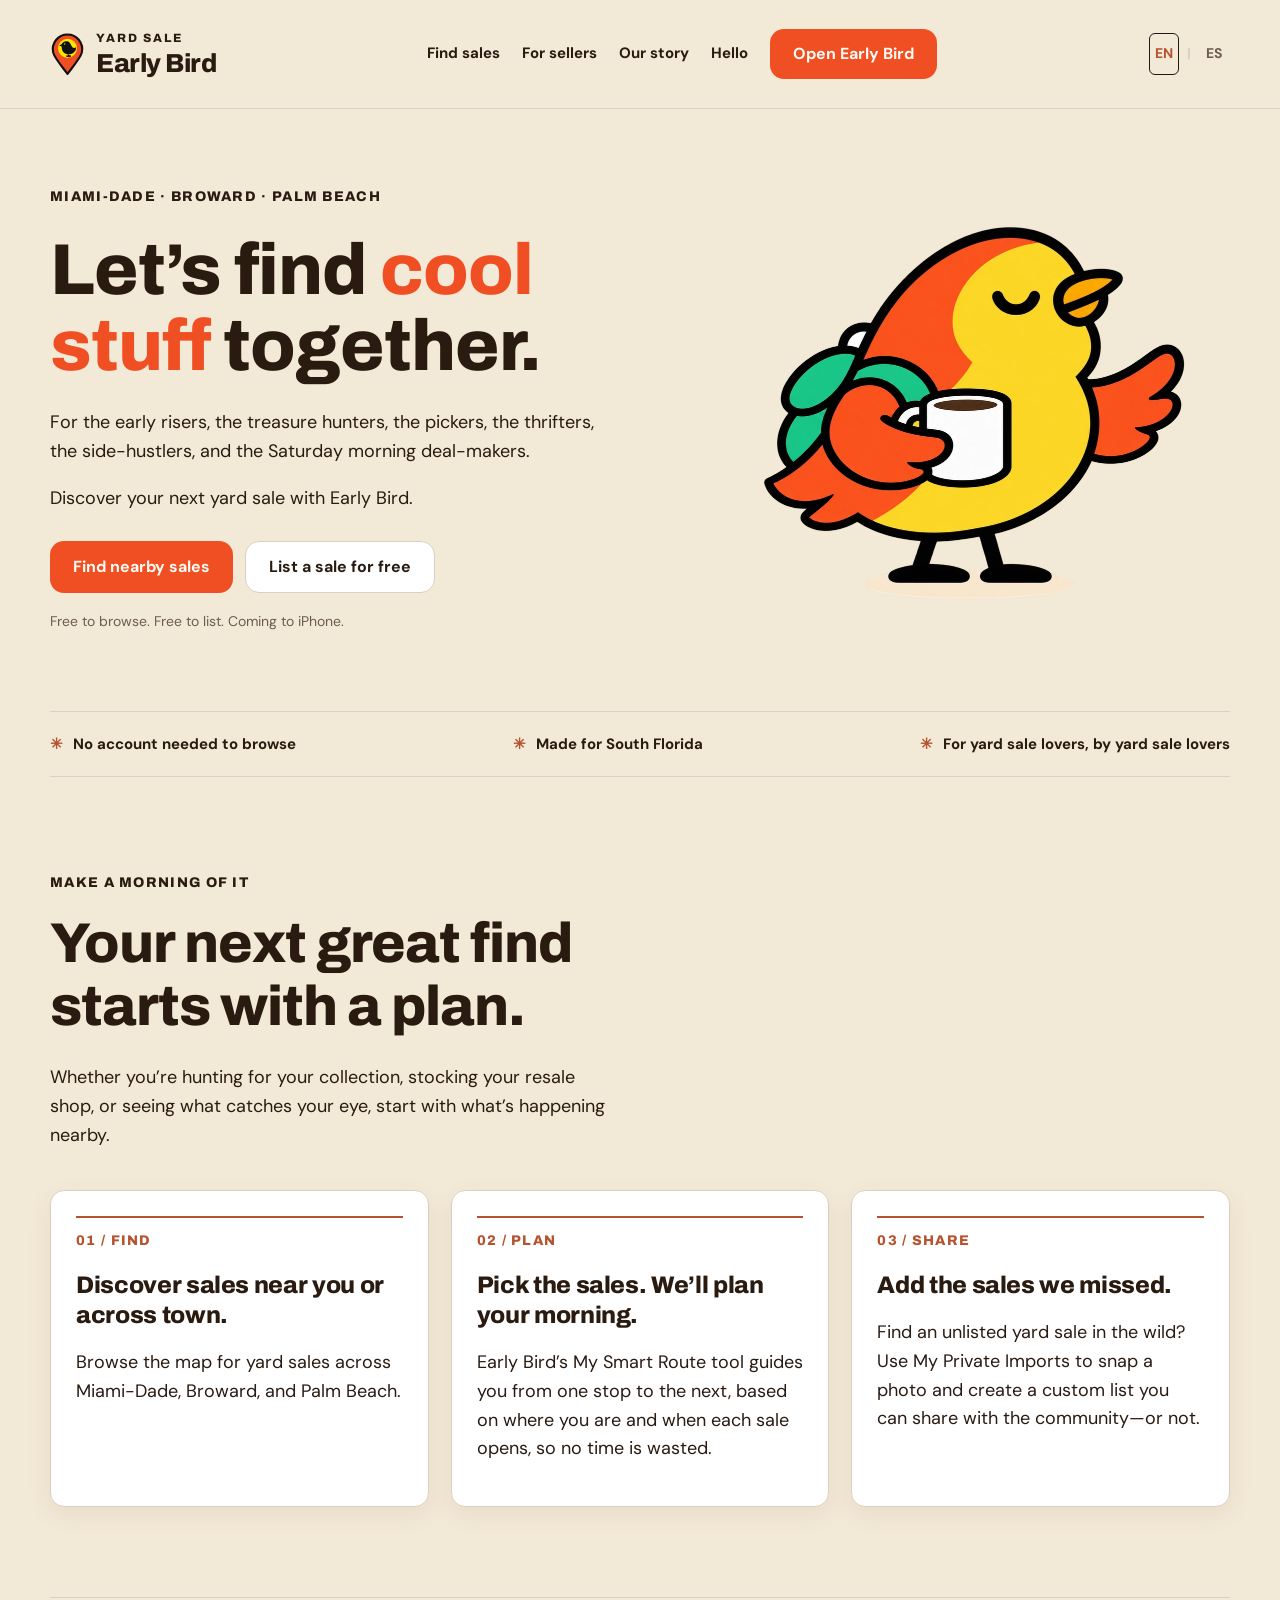
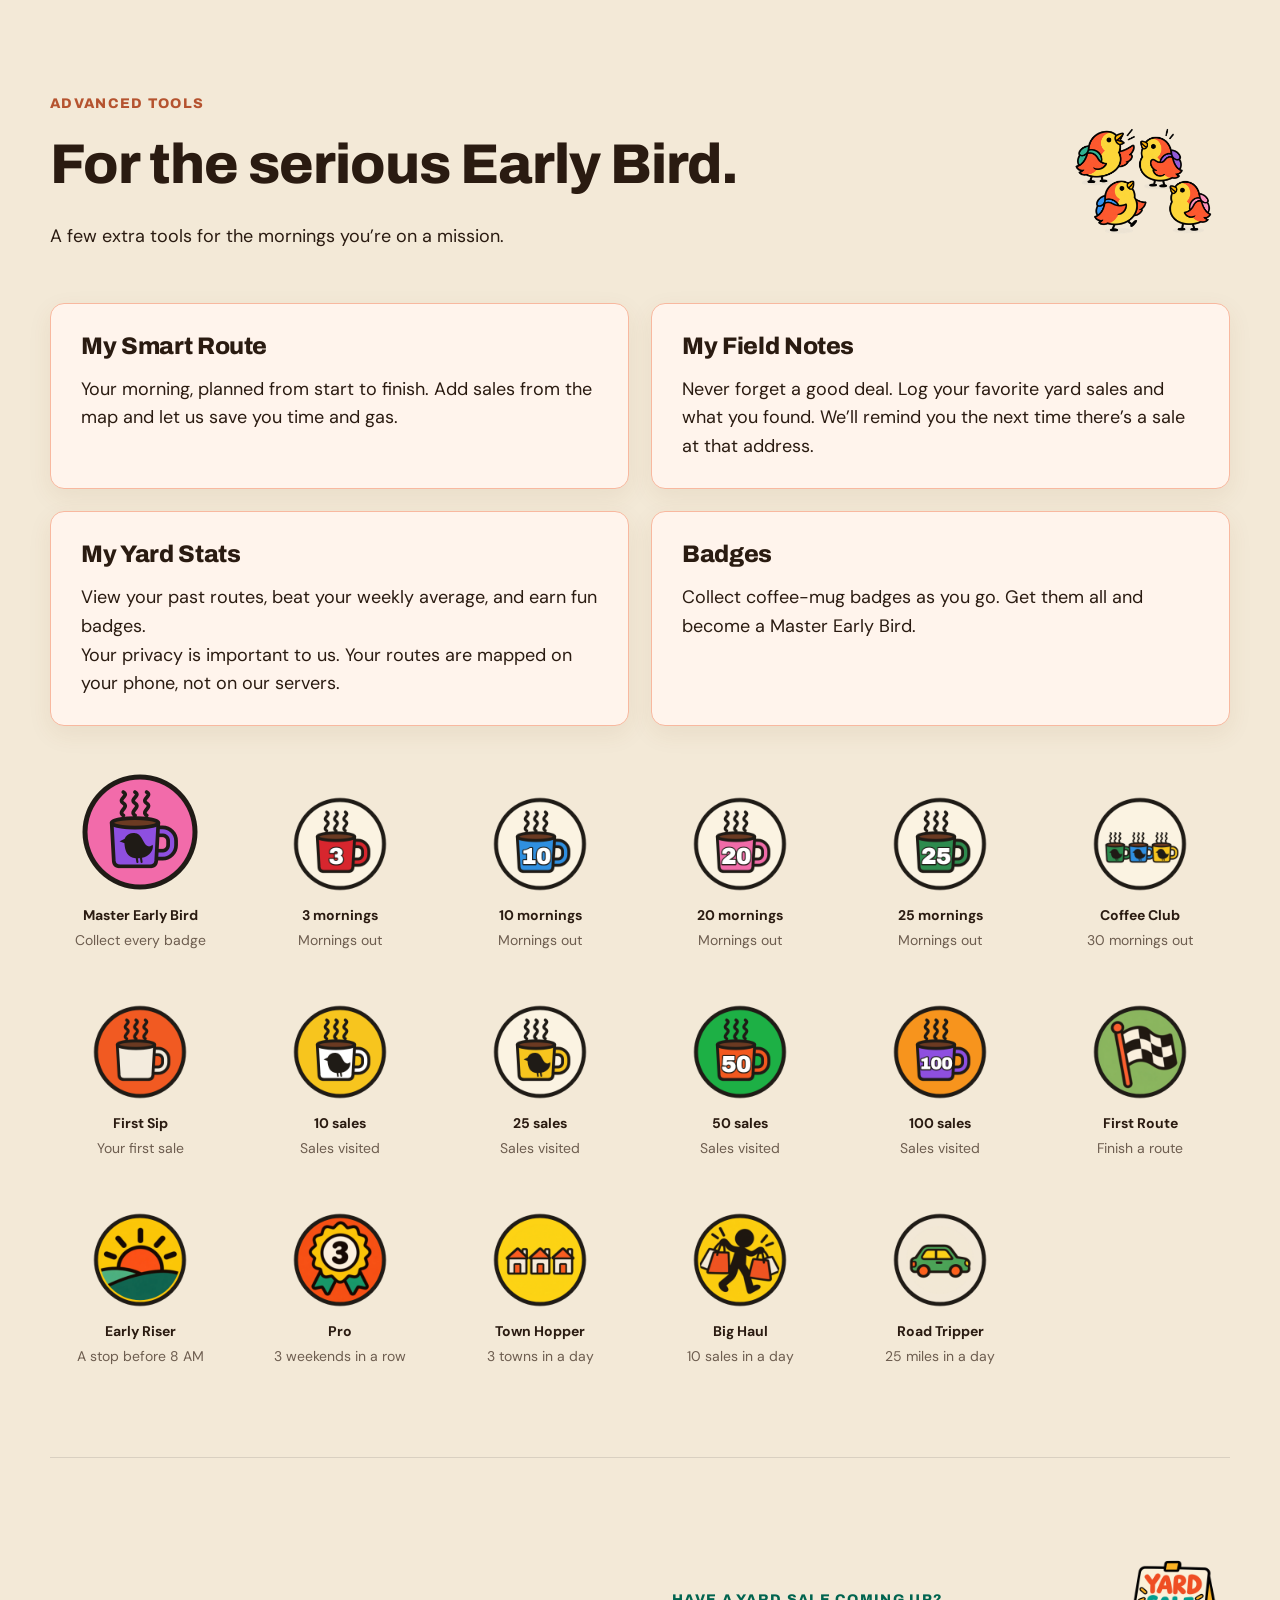
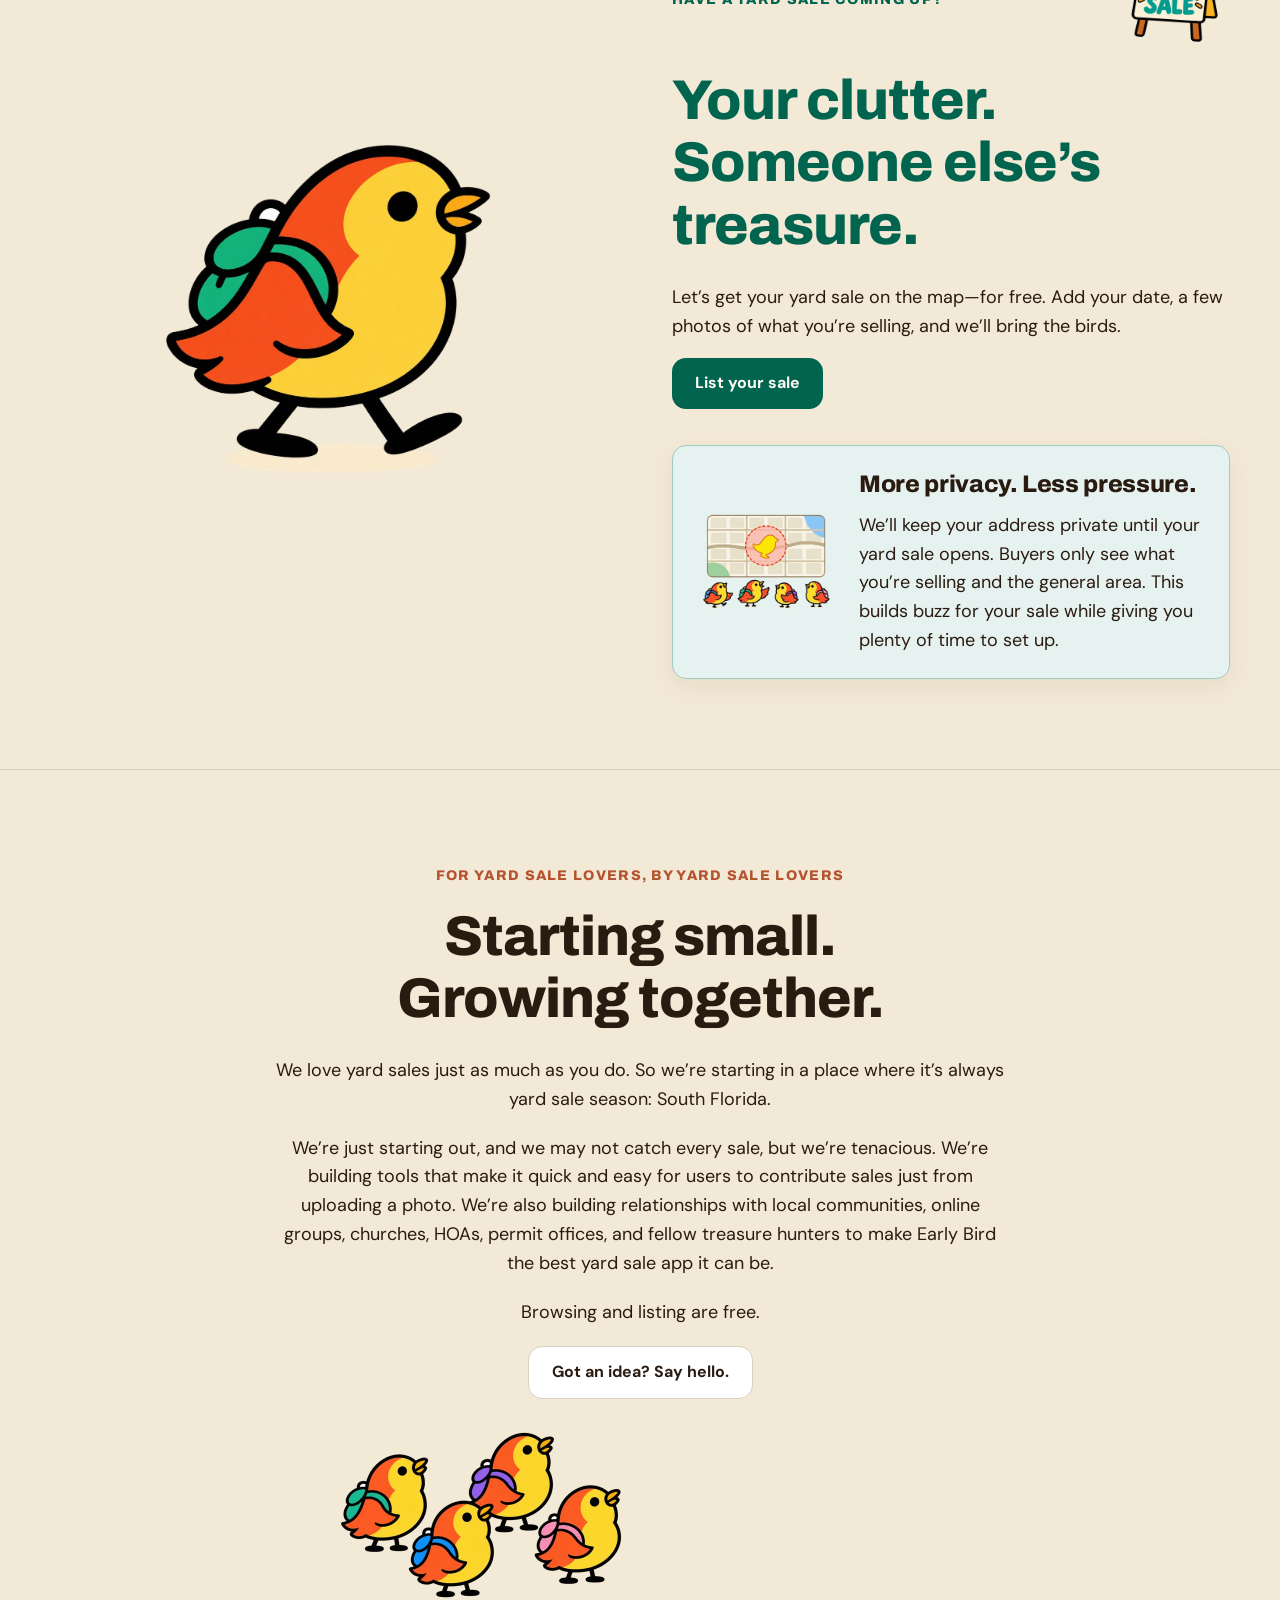
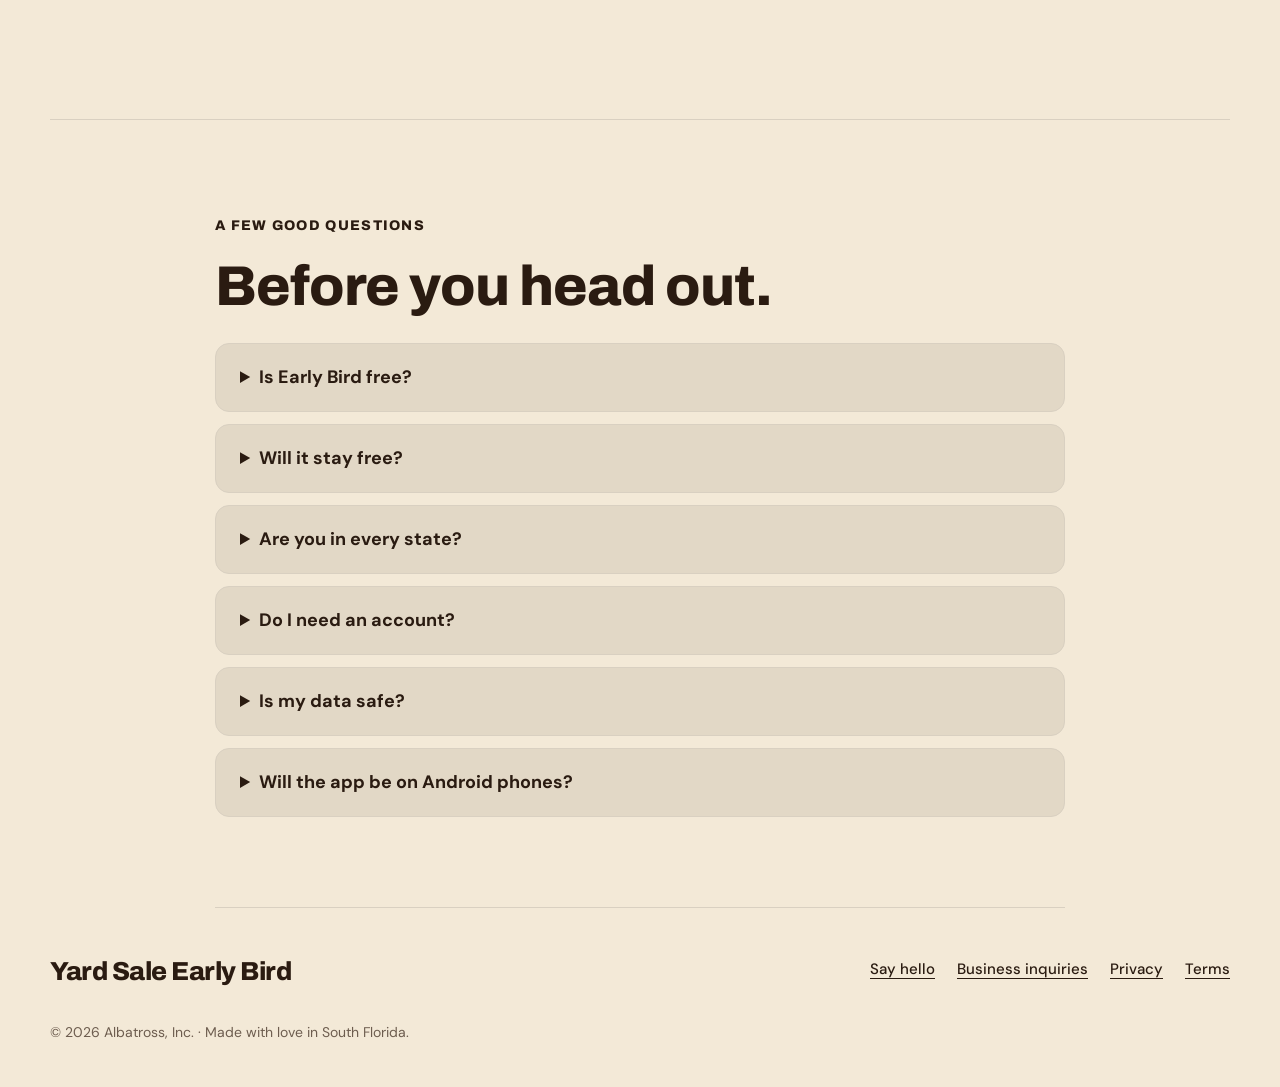
==== commit dab8816c: "Draft v15: new copy, badges, Spanish aligned" ====
--- a/index.html
+++ b/index.html
@@ -1 +1,2 @@
-<!doctype html><html lang="en"><head><meta charset="utf-8"><meta name="viewport" content="width=device-width, initial-scale=1"><title>Yard Sale Early Bird — Let’s find some cool stuff together.</title><meta name="description" content="Discover yard sales across Miami-Dade, Broward, and Palm Beach. Free to browse and list. For yard sale lovers, by yard sale lovers."><link rel="icon" href="/assets/bird-pin-one-color.svg"><link rel="stylesheet" href="/style.css"><link rel="alternate" hreflang="en" href="/"><link rel="alternate" hreflang="es" href="/es/"></head><body><header><nav aria-label="Main navigation"><a class="brand" href="/"><img src="/assets/bird-pin.svg" alt="" width="64" height="80"><span><small>YARD SALE</small>Early Bird</span></a><div class="navlinks"><a class="optional" href="/#buyers">Find sales</a><a class="optional" href="/#sellers">For sellers</a><a class="optional" href="/#community">Our story</a><a href="mailto:hello@yardsaleearlybird.com">Hello</a><a class="btn" href="https://early-bird-sales.lovable.app">Open Early Bird</a></div><div class="language-toggle" role="group" aria-label="Website language"><a href="/" lang="en" hreflang="en" aria-current="page" aria-label="English">EN</a><span class="divider" aria-hidden="true">|</span><a href="/es/" lang="es" hreflang="es" aria-label="Español">ES</a></div></nav></header><main><div class="wrap"><section class="hero"><div><span class="eyebrow">Miami-Dade · Broward · Palm Beach</span><h1>Let’s find some <em>cool stuff</em> together.</h1><p>For the early risers, the treasure hunters, the pickers, the thrifters, the side-hustlers, and the Saturday morning deal-makers.</p><p>Discover your next yard sale with Early Bird.</p><div class="actions"><a class="btn" href="https://early-bird-sales.lovable.app">Find nearby sales</a><a class="btn secondary" href="https://early-bird-sales.lovable.app/sell">List a sale for free</a></div><p class="subnote">Free to browse. Free to list. Coming to iPhone.</p></div><div class="heroart"><img src="/assets/onboarding/coffee-transparent-2x.webp" alt="Early Bird enjoying a morning coffee" width="880" height="799"></div></section><div class="ribbon"><span>No account needed to browse</span><span>Made for South Florida</span><span>For yard sale lovers, by yard sale lovers</span></div><section id="buyers" class="section"><span class="eyebrow">Make a morning of it</span><h2>Your next great find<br>starts with a plan.</h2><p>Whether you’re hunting for your collection, stocking your resale shop, or seeing what catches your eye, start with what’s happening nearby.</p><div class="features"><article><span class="number">01 / FIND</span><h3>Discover sales near you or across town.</h3><p>Browse the map for yard sales across Miami-Dade, Broward, and Palm Beach.</p></article><article><span class="number">02 / PLAN</span><h3>Make every stop count.</h3><p>Target the sales you want to visit, or explore what’s nearby. Early Bird guides you one stop at a time so your morning keeps moving.</p></article><article><span class="number">03 / SHARE</span><h3>Spotted a sale?</h3><p>We encourage the Early Bird community to share the goodness. Visited a yard sale we missed? Earn Hustle Bucks by sharing a publicly displayed sign or flyer through the app with just a photo. We review submissions before they reach the map.</p><p>Also, Hustle Bucks are not redeemable for real bucks, but we have a plan for them.</p></article></div></section></div><section id="sellers" class="section seller"><div class="wrap split"><div><img src="/assets/onboarding/walking-transparent-2x.webp" alt="Early Bird heading out with a backpack" width="1000" height="897"></div><div><span class="eyebrow greenText">Have a yard sale coming up?</span><h2>Your clutter.<br>Someone else’s treasure.</h2><p>Let’s get your yard sale on the map—for free. Add your sale details, confirm your email, and help nearby Early Birds find you.</p><a class="btn green" href="https://early-bird-sales.lovable.app/sell">List your sale</a><div class="privacybox"><div class="privacy-map"><img src="/assets/onboarding/privacy-transparent-2x.webp" alt="An approximate sale area on a map" width="360" height="255"></div><div><h3>More privacy. Less pressure.</h3><p>Use the app to list your yard sale, and we’ll keep your exact address private until your scheduled opening time. Buyers only see what you’re selling and the general neighborhood. This builds buzz for your sale while giving you time to set up your table of treasures.</p></div></div></div></div></section><div class="wrap"><section id="community" class="section community"><span class="eyebrow">For yard sale lovers, by yard sale lovers</span><h2>Starting small.<br>Growing together.</h2><p>We love yard sales just as much as you do. So we’re starting in a place we know and love: South Florida.</p><p>We’re building relationships with local communities and fellow treasure hunters to make Early Bird the best yard sale app it can be.</p><p>Browsing and listing are always free. An Early Bird+ tier will launch at a later date and offer premium features for users who want a little more.</p><a class="btn secondary" href="mailto:hello@yardsaleearlybird.com?subject=Hello+Early+Bird">Got an idea? Say hello.</a><img class="looking-up" src="/assets/onboarding/friends-transparent-2x.webp" alt="Four Early Birds looking up toward the Got an idea button" width="640" height="480"></section><section id="beta" class="section beta"><div><div class="reservation-heading"><img class="reservation-pin" src="/assets/bird-pin.svg" alt="Early Bird map pin"><span class="badge">Next phase · Reservations</span></div><h2>First dibs on<br>the good stuff.</h2><p>Finally, it’s okay to be an Early Bird. We’re working on a cool feature to make buying and selling easier: for a small reservation fee, sellers hold selected items for Early Bird+ members for the first 15 minutes of their yard sale.</p><p>Sellers get the price they want for that vintage video game console or velvet Elvis painting, and Early Birds get first dibs.</p><p>The final sale price is between the seller and the shopper. We’re just the matchmaker. The hold fee simply helps keep the app free for everyone.</p><p>Oh, and since we’re a free app, you might see some ads here and there. Sorry.</p></div><div><h3>Join the reservation beta interest list.</h3><p>Reservations aren’t available yet. When testing opens, we’ll reach out.</p><p>Want to be part of it? Email us now to join the interest list.</p><a class="btn secondary" href="mailto:betalist@yardsaleearlybird.com?subject=Reservation+beta+interest+list&amp;body=Hi+Early+Bird%21+I%E2%80%99d+like+to+join+the+reservation+beta+interest+list.">I’m interested in testing</a><p class="subnote">Joining the interest list is free. A paid account will be required to participate in testing.</p></div></section><section class="section faq"><span class="eyebrow">A few good questions</span><h2>Before you head out.</h2><details><summary>Is Early Bird free?</summary><p>Yes. Browsing the map and listing a sale are free. An Early Bird+ tier will offer higher-end tools for serious Early Birds who want a little more.</p></details><details><summary>Are you in every state?</summary><p>Nope. We’re starting in Miami-Dade, Broward, and Palm Beach counties. This is home for us, and it’s also one of the most concentrated yard sale markets in the country. So if we can make it here, the other states will follow soon enough.</p></details><details><summary>Do I need an account?</summary><p>You don’t need an account to browse the public map or to list a sale, but you will need to confirm an email we send you to verify you’re human.</p></details><details><summary>Is my data safe?</summary><p>Your email signs you in. Photo text-reading and visit history stay under your control, and we do not sell your information. The Privacy Policy lists everything we collect and how long we keep it.</p></details><details><summary>Will the app be on Android phones?</summary><p>Probably. We are a small team and are focusing on iPhone users for now. But it’s on our to-do list.</p></details></section></div></main><footer class="wrap"><div class="footrow"><a class="brand" href="/">Yard Sale Early Bird</a><div class="footlinks"><a href="mailto:hello@yardsaleearlybird.com">Say hello</a><a href="mailto:sales@yardsaleearlybird.com">Business inquiries</a><a href="/privacy" hreflang="en">Privacy</a><a href="/terms" hreflang="en">Terms</a></div></div><p class="legalnote">© 2026 Albatross, Inc. · Made with love in South Florida.</p></footer></body></html>+<!DOCTYPE html>
+<html lang="en"><head><meta charset="utf-8"/><meta content="width=device-width, initial-scale=1" name="viewport"/><title>Yard Sale Early Bird — Let’s find cool stuff together.</title><meta content="Discover yard sales across Miami-Dade, Broward, and Palm Beach. Free to browse and list. For yard sale lovers, by yard sale lovers." name="description"/><link href="/assets/bird-pin-one-color.svg" rel="icon"/><link href="/style.css" rel="stylesheet"/><link href="/" hreflang="en" rel="alternate"/><link href="/es/" hreflang="es" rel="alternate"/></head><body><header><nav aria-label="Main navigation"><a class="brand" href="/"><img alt="" height="80" src="/assets/sell/bird-marker.svg" width="64"/><span><small>YARD SALE</small>Early Bird</span></a><div class="navlinks"><a class="optional" href="/#buyers">Find sales</a><a class="optional" href="/#sellers">For sellers</a><a class="optional" href="/#community">Our story</a><a href="mailto:hello@yardsaleearlybird.com">Hello</a><a class="btn" href="https://early-bird-sales.lovable.app">Open Early Bird</a></div><div aria-label="Website language" class="language-toggle" role="group"><a aria-current="page" aria-label="English" href="/" hreflang="en" lang="en">EN</a><span aria-hidden="true" class="divider">|</span><a aria-label="Español" href="/es/" hreflang="es" lang="es">ES</a></div></nav></header><main><div class="wrap"><section class="hero"><div><span class="eyebrow">Miami-Dade · Broward · Palm Beach</span><h1>Let’s find <em>cool stuff</em> together.</h1><p>For the early risers, the treasure hunters, the pickers, the thrifters, the side-hustlers, and the Saturday morning deal-makers.</p><p>Discover your next yard sale with Early Bird.</p><div class="actions"><a class="btn" href="https://early-bird-sales.lovable.app">Find nearby sales</a><a class="btn secondary" href="https://early-bird-sales.lovable.app/sell">List a sale for free</a></div><p class="subnote">Free to browse. Free to list. Coming to iPhone.</p></div><div class="heroart"><img alt="Early Bird enjoying a morning coffee" height="799" src="/assets/onboarding/coffee-transparent-2x.webp" width="880"/></div></section><div class="ribbon"><span>No account needed to browse</span><span>Made for South Florida</span><span>For yard sale lovers, by yard sale lovers</span></div><section class="section" id="buyers"><span class="eyebrow">Make a morning of it</span><h2>Your next great find<br/>starts with a plan.</h2><p>Whether you’re hunting for your collection, stocking your resale shop, or seeing what catches your eye, start with what’s happening nearby.</p><div class="features"><article><span class="number">01 / FIND</span><h3>Discover sales near you or across town.</h3><p>Browse the map for yard sales across Miami-Dade, Broward, and Palm Beach.</p></article><article><span class="number">02 / PLAN</span><h3>Pick the sales. We’ll plan your morning.</h3><p>Early Bird’s My Smart Route tool guides you from one stop to the next, based on where you are and when each sale opens, so no time is wasted.</p></article><article><span class="number">03 / SHARE</span><h3>Add the sales we missed.</h3><p>Find an unlisted yard sale in the wild? Use My Private Imports to snap a photo and create a custom list you can share with the community—or not.</p></article></div></section><section class="section advanced" id="advanced-tools"><div class="advanced-intro"><div><span class="eyebrow">Advanced Tools</span><h2>For the serious Early Bird.</h2><p>A few extra tools for the mornings you’re on a mission.</p></div><img alt="Early Birds sharing a conversation" class="tools-birds" height="540" src="/assets/sell/birds-chatting.png" width="720"/></div><div class="tools-grid"><article class="tool-card"><h3>My Smart Route</h3><p>Your morning, planned from start to finish. Add sales from the map and let us save you time and gas.</p></article><article class="tool-card"><h3>My Field Notes</h3><p>Never forget a good deal. Log your favorite yard sales and what you found. We’ll remind you the next time there’s a sale at that address.</p></article><article class="tool-card"><h3>My Yard Stats</h3><p>View your past routes, beat your weekly average, and earn fun badges.</p><p>Your privacy is important to us. Your routes are mapped on your phone, not on our servers.</p></article><article class="tool-card"><h3>Badges</h3><p>Collect coffee-mug badges as you go. Get them all and become a Master Early Bird.</p></article></div><div aria-label="Achievement badges" class="badge-row badge-gallery" id="badge-gallery"><figure class="badge-master"><img alt="Master Early Bird" height="240" src="/assets/badges/master.png" width="240"/><figcaption><strong>Master Early Bird</strong><span class="badge-earning">Collect every badge</span></figcaption></figure><figure><img alt="3 mornings" height="240" src="/assets/badges/mornings-3.png" width="240"/><figcaption><strong>3 mornings</strong><span class="badge-earning">Mornings out</span></figcaption></figure><figure><img alt="10 mornings" height="240" src="/assets/badges/mornings-10.png" width="240"/><figcaption><strong>10 mornings</strong><span class="badge-earning">Mornings out</span></figcaption></figure><figure><img alt="20 mornings" height="240" src="/assets/badges/mornings-20.png" width="240"/><figcaption><strong>20 mornings</strong><span class="badge-earning">Mornings out</span></figcaption></figure><figure><img alt="25 mornings" height="240" src="/assets/badges/mornings-25.png" width="240"/><figcaption><strong>25 mornings</strong><span class="badge-earning">Mornings out</span></figcaption></figure><figure><img alt="Coffee Club" height="240" src="/assets/badges/coffee-club.png" width="240"/><figcaption><strong>Coffee Club</strong><span class="badge-earning">30 mornings out</span></figcaption></figure><figure><img alt="First Sip" height="240" src="/assets/badges/first-sip.png" width="240"/><figcaption><strong>First Sip</strong><span class="badge-earning">Your first sale</span></figcaption></figure><figure><img alt="10 sales" height="240" src="/assets/badges/sales-10.png" width="240"/><figcaption><strong>10 sales</strong><span class="badge-earning">Sales visited</span></figcaption></figure><figure><img alt="25 sales" height="240" src="/assets/badges/sales-25.png" width="240"/><figcaption><strong>25 sales</strong><span class="badge-earning">Sales visited</span></figcaption></figure><figure><img alt="50 sales" height="240" src="/assets/badges/sales-50.png" width="240"/><figcaption><strong>50 sales</strong><span class="badge-earning">Sales visited</span></figcaption></figure><figure><img alt="100 sales" height="240" src="/assets/badges/sales-100.png" width="240"/><figcaption><strong>100 sales</strong><span class="badge-earning">Sales visited</span></figcaption></figure><figure><img alt="First Route" height="240" src="/assets/badges/first-route.png" width="240"/><figcaption><strong>First Route</strong><span class="badge-earning">Finish a route</span></figcaption></figure><figure><img alt="Early Riser" height="240" src="/assets/badges/early-riser.png" width="240"/><figcaption><strong>Early Riser</strong><span class="badge-earning">A stop before 8 AM</span></figcaption></figure><figure><img alt="Pro" height="240" src="/assets/badges/pro.png" width="240"/><figcaption><strong>Pro</strong><span class="badge-earning">3 weekends in a row</span></figcaption></figure><figure><img alt="Town Hopper" height="240" src="/assets/badges/town-hopper.png" width="240"/><figcaption><strong>Town Hopper</strong><span class="badge-earning">3 towns in a day</span></figcaption></figure><figure><img alt="Big Haul" height="240" src="/assets/badges/big-haul.png" width="240"/><figcaption><strong>Big Haul</strong><span class="badge-earning">10 sales in a day</span></figcaption></figure><figure><img alt="Road Tripper" height="240" src="/assets/badges/road-tripper.png" width="240"/><figcaption><strong>Road Tripper</strong><span class="badge-earning">25 miles in a day</span></figcaption></figure></div></section></div><section class="section seller" id="sellers"><div class="wrap split"><div><img alt="Early Bird heading out with a backpack" height="897" src="/assets/onboarding/walking-transparent-2x.webp" width="1000"/></div><div><div class="seller-kicker"><span class="eyebrow greenText">Have a yard sale coming up?</span><img alt="Hand-painted Yard Sale sign" class="sale-sign" height="520" src="/assets/sell/sign-en.png" width="520"/></div><h2>Your clutter.<br/>Someone else’s treasure.</h2><p>Let’s get your yard sale on the map—for free. Add your date, a few photos of what you’re selling, and we’ll bring the birds.</p><a class="btn green" href="https://early-bird-sales.lovable.app/sell">List your sale</a><div class="privacybox"><div class="privacy-map"><img alt="An approximate sale area on a map" height="255" src="/assets/onboarding/privacy-transparent-2x.webp" width="360"/></div><div><h3>More privacy. Less pressure.</h3><p>We’ll keep your address private until your yard sale opens. Buyers only see what you’re selling and the general area. This builds buzz for your sale while giving you plenty of time to set up.</p></div></div></div></div></section><div class="wrap"><section class="section community" id="community"><span class="eyebrow">For yard sale lovers, by yard sale lovers</span><h2>Starting small.<br/>Growing together.</h2><p>We love yard sales just as much as you do. So we’re starting in a place where it’s always yard sale season: South Florida.</p><p>We’re just starting out, and we may not catch every sale, but we’re tenacious. We’re building tools that make it quick and easy for users to contribute sales just from uploading a photo. We’re also building relationships with local communities, online groups, churches, HOAs, permit offices, and fellow treasure hunters to make Early Bird the best yard sale app it can be.</p><p>Browsing and listing are free.</p><a class="btn secondary" href="mailto:hello@yardsaleearlybird.com?subject=Hello+Early+Bird">Got an idea? Say hello.</a><img alt="Four Early Birds looking up toward the Got an idea button" class="looking-up" height="480" src="/assets/onboarding/friends-transparent-2x.webp" width="640"/></section><section class="section faq" id="faq"><span class="eyebrow">A few good questions</span><h2>Before you head out.</h2><details><summary>Is Early Bird free?</summary><p>Yes. Browsing the map and listing a sale are free. Use it, enjoy it, share it with your friends.</p></details><details><summary>Will it stay free?</summary><p>Access to the map and lists will remain free. However, as we scale and grow our advanced tools, we will have to start charging a few bucks per month to cover server costs. When that time comes, we’ll send you a notification. Early adopters will naturally receive the OG discounted rate—and a badge.</p></details><details><summary>Are you in every state?</summary><p>We’re starting in Miami-Dade, Broward, and Palm Beach counties. This is home for us, and it’s also one of the most concentrated yard sale markets in the country. So if we can make it here, we can make it anywhere.</p></details><details><summary>Do I need an account?</summary><p>Not to browse the map. To list a sale or use advanced tools, you must sign in with your email.</p></details><details><summary>Is my data safe?</summary><p>Yes. We only collect what we need. Your email signs you in. Photo text-reading and visit history stay under your control. We don’t track and we don’t sell your information. The Privacy Policy explains it all in detail.</p></details><details><summary>Will the app be on Android phones?</summary><p>Probably. As with all startups, it depends on demand, but we’d love to be.</p></details></section></div></main><footer class="wrap"><div class="footrow"><a class="brand" href="/">Yard Sale Early Bird</a><div class="footlinks"><a href="mailto:hello@yardsaleearlybird.com">Say hello</a><a href="mailto:sales@yardsaleearlybird.com">Business inquiries</a><a href="/privacy" hreflang="en">Privacy</a><a href="/terms" hreflang="en">Terms</a></div></div><p class="legalnote">© 2026 Albatross, Inc. · Made with love in South Florida.</p></footer></body></html>
--- a/style.css
+++ b/style.css
@@ -1,9 +1,18 @@
 @import url('/assets/fonts/fonts.css');
-:root{--cream:#FEFAF1;--ink:#2A1B11;--muted:#78695A;--orange:#E76709;--orange-deep:#C75100;--green:#00644E;--panel:#F1EADC;--line:#E4DDD1;--radius:14px;--shadow:0 8px 24px rgba(118,72,23,.08);--display:'Archivo',sans-serif;--body:'DM Sans',sans-serif}
-*{box-sizing:border-box}html{scroll-behavior:smooth;scroll-padding-top:110px}body{margin:0;background:var(--cream);color:var(--ink);font:400 1.125rem/1.6 var(--body)}a{color:var(--orange);text-underline-offset:4px}button,a{-webkit-tap-highlight-color:transparent}a:focus-visible,button:focus-visible,summary:focus-visible{outline:3px solid var(--orange);outline-offset:5px}nav,.wrap{width:min(1180px,calc(100% - 64px));margin:auto}header{border-bottom:1px solid var(--line)}nav{display:flex;justify-content:space-between;align-items:center;min-height:108px;gap:22px}.brand{font:800 1.625rem/1.05 var(--display);letter-spacing:-.5px;color:var(--ink);text-decoration:none;display:flex;align-items:center;gap:11px;flex-shrink:0}.brand img{width:35px;height:48px;object-fit:contain}.brand small{display:block;font:800 .75rem/1.2 var(--display);letter-spacing:2px;margin-bottom:5px}.navlinks{display:flex;gap:22px;align-items:center;font:700 .9375rem/1.4 var(--body)}.navlinks a{color:var(--ink);text-decoration:none}.navlinks a:hover{color:var(--orange)}.navlinks a.btn{color:#fff}.btn{display:inline-flex;justify-content:center;align-items:center;min-height:50px;padding:14px 23px;border:0;border-radius:var(--radius);background:var(--orange-deep);color:#fff;text-decoration:none;font:700 1rem/1.4 var(--body);text-align:center;max-width:100%;white-space:normal;transition:transform .15s,background-color .15s,box-shadow .15s}.btn:hover,.btn.state-hover{background:#AE4700;box-shadow:0 5px 14px rgba(118,72,23,.13);transform:translateY(-2px);color:#fff}.btn:active,.btn.state-pressed{background:#973E00;box-shadow:none;transform:translateY(1px) scale(.98);color:#fff}.btn.secondary{background:var(--panel);color:var(--ink)}.btn.secondary:hover,.btn.secondary.state-hover{background:#E8DECD;color:var(--ink)}.btn.secondary:active,.btn.secondary.state-pressed{background:#DDD0BB;color:var(--ink)}.btn.green{background:var(--green);color:#fff}.btn.green:hover,.btn.green.state-hover{background:#00503E}.btn.green:active,.btn.green.state-pressed{background:#003F31}.eyebrow,.number{font:800 .875rem/1.45 var(--display);letter-spacing:1.3px;text-transform:uppercase}.hero{display:grid;grid-template-columns:1.2fr 1fr;align-items:center;padding:72px 0 64px;gap:40px}h1,h2,h3{font-family:var(--display);font-weight:800;color:var(--ink);overflow-wrap:break-word}h1{font-size:4.5rem;line-height:1.06;letter-spacing:-1px;margin:22px 0 24px}h1 em{font-style:normal;color:var(--orange)}h2{font-size:3.5rem;line-height:1.12;letter-spacing:-1px;margin:17px 0 25px}h3{font-size:1.5rem;line-height:1.25;letter-spacing:-.35px}p{max-width:570px}.hero p{font-size:1.125rem}.actions{display:flex;gap:12px;flex-wrap:wrap;margin-top:28px}.subnote{font-size:.875rem!important;line-height:1.6;color:var(--muted);margin-top:17px}.heroart{text-align:center;position:relative}.heroart img{display:block;margin:auto;width:100%;max-width:440px;height:auto;max-height:440px;object-fit:contain}.ribbon{display:flex;justify-content:space-between;gap:20px;border-block:1px solid var(--line);padding:21px 0;font:700 .9375rem/1.5 var(--body)}.ribbon span:before{content:'✳';color:var(--orange);margin-right:10px}.section{padding:90px 0;border-bottom:1px solid var(--line)}.features{display:grid;grid-template-columns:repeat(3,minmax(0,1fr));gap:22px;margin-top:40px}.features article{padding:25px;background:var(--cream);border:1px solid var(--line);border-radius:var(--radius);box-shadow:var(--shadow);min-width:0}.number{display:block;color:var(--orange);border-top:2px solid var(--orange);padding-top:13px}.features p{font-size:1.125rem}.features article p+p{font-size:.875rem;color:var(--muted)}.features h3{margin:19px 0 15px}.split{display:grid;grid-template-columns:1fr 1.1fr;align-items:center;gap:64px}.split img{width:100%;height:auto;max-height:350px;object-fit:contain}.greenText{color:var(--green)}.seller{background:var(--panel)}.seller .split{grid-template-columns:1fr 1fr}.privacybox{display:grid;grid-template-columns:140px minmax(0,1fr);gap:23px;padding:23px;margin-top:36px;background:var(--cream);border:1px solid var(--line);border-radius:var(--radius);box-shadow:var(--shadow);align-items:center}.privacybox img{width:100%}.privacybox h3{margin:0}.privacybox p{font-size:1.125rem;margin:12px 0 0}.privacy-map{width:100%;overflow:hidden;border-radius:var(--radius)}.privacy-map img{display:block;width:100%;height:auto;max-height:none}.community{text-align:center}.community .eyebrow{color:var(--orange)}.community p{margin:20px auto;max-width:740px;font-size:1.125rem}.community img.looking-up{display:block;width:320px;height:auto;margin:-10px auto 0;transform:translateX(-161px)}.beta{display:grid;grid-template-columns:minmax(0,1fr) minmax(0,1fr);gap:64px}.beta h2{font-size:3.5rem}.beta p{font-size:1.125rem}.badge{display:inline-block;padding:7px 11px;background:var(--panel);border-radius:var(--radius);font:700 .875rem/1.4 var(--body)}.reservation-heading{display:flex;align-items:center;gap:16px}.reservation-pin{width:58px;height:73px;object-fit:contain}.faq{max-width:850px;margin:auto}details{border-bottom:1px solid var(--line);padding:22px 0}summary{font:700 1.125rem/1.5 var(--body);cursor:pointer}details p{font-size:1.125rem;max-width:none}footer{padding:50px 0 30px}.footrow{display:flex;justify-content:space-between;align-items:start;gap:30px}.footlinks{display:flex;flex-wrap:wrap;gap:22px;font:500 .9375rem/1.5 var(--body)}.footlinks a{color:var(--ink)}.footlinks a:hover{color:var(--orange)}.legalnote{font-size:.875rem;color:var(--muted);margin-top:35px;max-width:none}.legal{max-width:850px;padding:55px 0 90px}.legal h1{font-size:3rem}.legal h2{font-size:1.875rem;letter-spacing:-.5px;margin-top:42px}.legal h3{font-size:1.5rem;margin-top:28px}.legal p,.legal li{font-size:1.125rem;max-width:none}.legal ul,.legal ol{padding-left:24px}.legal hr{border:0;border-top:1px solid var(--line);margin:30px 0}.legal code{overflow-wrap:anywhere}.language-toggle{display:flex;align-items:center;gap:7px;flex-shrink:0;font:700 .875rem/1.4 var(--body)}.language-toggle a{color:var(--muted);text-decoration:none;display:inline-flex;align-items:center;justify-content:center;min-height:44px;min-width:32px;padding:5px}.language-toggle a[aria-current="page"]{color:var(--orange)}.language-toggle .divider{color:var(--line);user-select:none}html[lang="es"] .brand{font-size:1.5625rem}html[lang="es"] .ribbon span{flex:1}html[lang="es"] .ribbon{font-size:.9375rem}html[lang="es"] .eyebrow{letter-spacing:.8px}
+:root{--cream:#F3E9D7;--ink:#2A1B11;--muted:#6D5D4F;--orange:#F04E23;--terracotta:#B5532F;--green:#00644F;--panel:#FFFFFF;--line:#D9D0C1;--radius:14px;--shadow:0 8px 24px rgba(118,72,23,.08);--display:'Archivo',sans-serif;--body:'DM Sans',sans-serif}
+*{box-sizing:border-box}html{scroll-behavior:smooth;scroll-padding-top:110px}body{margin:0;background:var(--cream);color:var(--ink);font:400 1.125rem/1.6 var(--body)}a{color:var(--terracotta);text-underline-offset:4px}button,a{-webkit-tap-highlight-color:transparent}a:focus-visible,button:focus-visible,summary:focus-visible{outline:3px solid var(--terracotta);outline-offset:5px}nav,.wrap{width:min(1180px,calc(100% - 64px));margin:auto}header{border-bottom:1px solid var(--line)}nav{display:flex;justify-content:space-between;align-items:center;min-height:108px;gap:22px}.brand{font:800 1.625rem/1.05 var(--display);letter-spacing:-.5px;color:var(--ink);text-decoration:none;display:flex;align-items:center;gap:11px;flex-shrink:0}.brand img{width:35px;height:48px;object-fit:contain}.brand small{display:block;font:800 .75rem/1.2 var(--display);letter-spacing:2px;margin-bottom:5px}.navlinks{display:flex;gap:22px;align-items:center;font:700 .9375rem/1.4 var(--body)}.navlinks a{color:var(--ink);text-decoration:none}.navlinks a:hover{color:var(--terracotta)}.navlinks a.btn{color:#FFFBF4}.btn{display:inline-flex;justify-content:center;align-items:center;min-height:50px;padding:14px 23px;border:0;border-radius:var(--radius);background:var(--orange);color:#FFFBF4;text-decoration:none;font:700 1rem/1.4 var(--body);text-align:center;max-width:100%;white-space:normal;transition:transform .15s,background-color .15s,box-shadow .15s}.btn:hover,.btn.state-hover{background:#D84620;box-shadow:0 5px 14px rgba(118,72,23,.13);transform:translateY(-2px);color:#FFFBF4}.btn:active,.btn.state-pressed{background:#C03E1C;box-shadow:none;transform:translateY(1px) scale(.98);color:#FFFBF4}.btn.secondary{background:#FFFFFF;color:var(--ink);border:1px solid var(--line)}.btn.secondary:hover,.btn.secondary.state-hover{background:#F7F2E9;color:var(--ink)}.btn.secondary:active,.btn.secondary.state-pressed{background:#E2D8C6;color:var(--ink)}.btn.green{background:var(--green);color:#FFFBF4}.btn.green:hover,.btn.green.state-hover{background:#005A47}.btn.green:active,.btn.green.state-pressed{background:#00503F}.eyebrow,.number{font:800 .875rem/1.45 var(--display);letter-spacing:1.3px;text-transform:uppercase}.hero{display:grid;grid-template-columns:1.2fr 1fr;align-items:center;padding:72px 0 64px;gap:40px}h1,h2,h3{font-family:var(--display);font-weight:800;color:var(--ink);overflow-wrap:break-word}h1{font-size:4.5rem;line-height:1.06;letter-spacing:-1px;margin:22px 0 24px}h1 em{font-style:normal;color:var(--orange)}h2{font-size:3.5rem;line-height:1.12;letter-spacing:-1px;margin:17px 0 25px}h3{font-size:1.5rem;line-height:1.25;letter-spacing:-.35px}p{max-width:570px}.hero p{font-size:1.125rem}.actions{display:flex;gap:12px;flex-wrap:wrap;margin-top:28px}.subnote{font-size:.875rem!important;line-height:1.6;color:var(--muted);margin-top:17px}.heroart{text-align:center;position:relative}.heroart img{display:block;margin:auto;width:100%;max-width:440px;height:auto;max-height:440px;object-fit:contain}.ribbon{display:flex;justify-content:space-between;gap:20px;border-block:1px solid var(--line);padding:21px 0;font:700 .9375rem/1.5 var(--body)}.ribbon span:before{content:'✳';color:var(--terracotta);margin-right:10px}.section{padding:90px 0;border-bottom:1px solid var(--line)}.features{display:grid;grid-template-columns:repeat(3,minmax(0,1fr));gap:22px;margin-top:40px}.features article{padding:25px;background:var(--panel);border:1px solid var(--line);border-radius:var(--radius);box-shadow:var(--shadow);min-width:0}.number{display:block;color:var(--terracotta);border-top:2px solid var(--terracotta);padding-top:13px}.features p{font-size:1.125rem}.features article p+p{font-size:.875rem;color:var(--muted)}.features h3{margin:19px 0 15px}.split{display:grid;grid-template-columns:1fr 1.1fr;align-items:center;gap:64px}.split img{width:100%;height:auto;max-height:350px;object-fit:contain}.greenText{color:var(--green)}.seller{background:var(--cream)}.seller .split{grid-template-columns:1fr 1fr}.privacybox{display:grid;grid-template-columns:140px minmax(0,1fr);gap:23px;padding:23px;margin-top:36px;background:#E6F2EF;border:1px solid #9FCBC3;border-radius:var(--radius);box-shadow:var(--shadow);align-items:center}.privacybox img{width:100%}.privacybox h3{margin:0}.privacybox p{font-size:1.125rem;margin:12px 0 0}.privacy-map{width:100%;overflow:hidden;border-radius:var(--radius)}.privacy-map img{display:block;width:100%;height:auto;max-height:none}.community{text-align:center}.community .eyebrow{color:var(--terracotta)}.community p{margin:20px auto;max-width:740px;font-size:1.125rem}.community img.looking-up{display:block;width:320px;height:auto;margin:-10px auto 0;transform:translateX(-161px)}.faq{max-width:850px;margin:auto}details{border-bottom:1px solid var(--line);padding:22px 0}summary{font:700 1.125rem/1.5 var(--body);cursor:pointer}details p{font-size:1.125rem;max-width:none}footer{padding:50px 0 30px}.footrow{display:flex;justify-content:space-between;align-items:start;gap:30px}.footlinks{display:flex;flex-wrap:wrap;gap:22px;font:500 .9375rem/1.5 var(--body)}.footlinks a{color:var(--ink)}.footlinks a:hover{color:var(--terracotta)}.legalnote{font-size:.875rem;color:var(--muted);margin-top:35px;max-width:none}.legal{max-width:850px;padding:55px 0 90px}.legal h1{font-size:3rem}.legal h2{font-size:1.875rem;letter-spacing:-.5px;margin-top:42px}.legal h3{font-size:1.5rem;margin-top:28px}.legal p,.legal li{font-size:1.125rem;max-width:none}.legal ul,.legal ol{padding-left:24px}.legal hr{border:0;border-top:1px solid var(--line);margin:30px 0}.legal code{overflow-wrap:anywhere}.language-toggle{display:flex;align-items:center;gap:7px;flex-shrink:0;font:700 .875rem/1.4 var(--body)}.language-toggle a{color:var(--muted);text-decoration:none;display:inline-flex;align-items:center;justify-content:center;min-height:44px;min-width:32px;padding:5px}.language-toggle a[aria-current="page"]{color:var(--terracotta);outline:1.5px solid #1F1B16;outline-offset:-2px;border-radius:7px}.language-toggle .divider{color:var(--line);user-select:none}html[lang="es"] .brand{font-size:1.5625rem}html[lang="es"] .ribbon span{flex:1}html[lang="es"] .ribbon{font-size:.9375rem}html[lang="es"] .eyebrow{letter-spacing:.8px}
 @media(max-width:1150px){.navlinks .optional{display:none}.navlinks{margin-left:auto}h1{font-size:3.75rem}.privacybox{grid-template-columns:1fr}.privacy-map{width:180px;margin:auto}}
-@media(max-width:760px){nav,.wrap{width:calc(100% - 36px)}nav{min-height:88px;padding-block:16px;flex-wrap:wrap;gap:12px}.brand{font-size:1.375rem}.brand small{font-size:.75rem}.navlinks{gap:14px;flex-wrap:wrap;justify-content:flex-end}.navlinks .btn{padding:12px 16px;font-size:1rem}.navlinks>a:not(.btn){display:none}.language-toggle{margin-left:auto}.hero{grid-template-columns:1fr;padding:40px 0;gap:30px}h1{font-size:2.75rem;line-height:1.1;letter-spacing:-1px}h2,.beta h2{font-size:2.25rem;line-height:1.15;letter-spacing:-.7px}h3{font-size:1.5rem}.hero p,.community p{font-size:1.125rem}.heroart img{width:75%;max-height:300px}.ribbon{flex-direction:column;align-items:flex-start;gap:12px;font-size:.875rem}.section{padding:60px 0}.features,.split,.seller .split,.beta{grid-template-columns:minmax(0,1fr);gap:26px}.features{margin-top:30px}.features article{padding:24px}.split>div>img{max-height:320px}.privacybox{grid-template-columns:1fr;padding:24px}.privacy-map{width:180px}.community img.looking-up{width:260px;transform:translateX(clamp(-136px,calc((296px - 100vw) / 2),0px))}.reservation-pin{width:45px;height:56px}.footrow{flex-direction:column}.legal h1{font-size:2.25rem}html[lang="es"] .brand{font-size:1.375rem}}
+@media(max-width:760px){nav,.wrap{width:calc(100% - 36px)}nav{min-height:88px;padding-block:16px;flex-wrap:wrap;gap:12px}.brand{font-size:1.375rem}.brand small{font-size:.75rem}.navlinks{gap:14px;flex-wrap:wrap;justify-content:flex-end}.navlinks .btn{padding:12px 16px;font-size:1rem}.navlinks>a:not(.btn){display:none}.language-toggle{margin-left:auto}.hero{grid-template-columns:1fr;padding:40px 0;gap:30px}h1{font-size:2.75rem;line-height:1.1;letter-spacing:-1px}h2{font-size:2.25rem;line-height:1.15;letter-spacing:-.7px}h3{font-size:1.5rem}.hero p,.community p{font-size:1.125rem}.heroart img{width:75%;max-height:300px}.ribbon{flex-direction:column;align-items:flex-start;gap:12px;font-size:.875rem}.section{padding:60px 0}.features,.split,.seller .split{grid-template-columns:minmax(0,1fr);gap:26px}.features{margin-top:30px}.features article{padding:24px}.split>div>img{max-height:320px}.privacybox{grid-template-columns:1fr;padding:24px}.privacy-map{width:180px}.community img.looking-up{width:260px;transform:translateX(clamp(-136px,calc((296px - 100vw) / 2),0px))}.footrow{flex-direction:column}.legal h1{font-size:2.25rem}html[lang="es"] .brand{font-size:1.375rem}}
 @media(max-width:440px){nav{display:grid;grid-template-columns:minmax(0,1fr) auto;column-gap:12px;row-gap:8px}.brand{grid-column:1;grid-row:1}.language-toggle{grid-column:2;grid-row:1;margin:0}.navlinks{grid-column:1/-1;grid-row:2;justify-content:flex-end;margin:0}.navlinks .btn{min-height:44px;padding:10px 16px}.actions{flex-direction:column;align-items:stretch}.hero h1 br{display:none}}
 @media(prefers-reduced-motion:reduce){html{scroll-behavior:auto}.btn{transition:none}}
 
 .brand{min-width:0}.brand span{min-width:0;overflow-wrap:anywhere}
+
+/* October 22 app palette and Advanced Tools. */
+:root{--soft:#E2D8C6;--tool-fill:#FFF4EC;--tool-line:#F8B89F;--seller-fill:#E6F2EF;--seller-line:#9FCBC3;--selected:#1F1B16}
+.advanced-intro{display:grid;grid-template-columns:minmax(0,1fr) 190px;gap:40px;align-items:center}.advanced .eyebrow{color:var(--terracotta)}.advanced-intro p{max-width:650px}.tools-birds{width:190px;height:auto}.tools-grid{display:grid;grid-template-columns:repeat(2,minmax(0,1fr));gap:22px;margin-top:34px}.tool-card{background:var(--tool-fill);border:1px solid var(--tool-line);border-radius:14px;padding:27px 30px;box-shadow:var(--shadow)}.tool-card h3{margin:0 0 14px}.tool-card p{margin:0;font-size:1.125rem;max-width:none}.badge-row{display:flex;justify-content:center;align-items:center;gap:22px;flex-wrap:wrap;margin-top:42px}.badge-row figure{margin:0;text-align:center;width:96px}.badge-row img{display:block;width:100%;height:auto;border-radius:50%}.badge-row .badge-master{width:140px;flex-shrink:0}.badge-row figcaption{font:800 .875rem/1.35 var(--display);margin-top:12px;max-width:170px}.seller-kicker{display:flex;justify-content:space-between;gap:18px;align-items:center}.seller-kicker .sale-sign{width:115px;height:105px;max-height:none;object-fit:contain;flex-shrink:0}.seller h2{color:var(--green)}.seller-keywords{font-size:1.125rem}.faq details{background:var(--soft);border:1px solid var(--line);border-radius:14px;padding:20px 24px;margin-top:12px}.faq details[open]{background:#FFFFFF}.badge-row figure:not(.badge-master){align-self:center}
+@media(max-width:760px){.advanced-intro{grid-template-columns:1fr;gap:8px}.tools-birds{width:170px;justify-self:end}.tools-grid{grid-template-columns:minmax(0,1fr);gap:18px;margin-top:24px}.tool-card{padding:24px}.badge-row{gap:14px}.badge-row .badge-master{width:128px;flex-basis:128px}.badge-row figure{width:78px}.seller-kicker .sale-sign{width:100px;height:90px}.seller-kicker .eyebrow{max-width:205px}.faq details{padding:18px 20px}}
+
+/* All 17 supplied badges, labelled in both languages; source art stays untouched. */
+.badge-gallery{display:grid;grid-template-columns:repeat(6,minmax(0,1fr));gap:30px 20px;align-items:start;margin-top:46px}.badge-gallery figure,.badge-gallery .badge-master{width:auto;min-width:0;margin:0;align-self:start;flex-basis:auto}.badge-gallery img{width:96px;height:96px;object-fit:contain;margin:24px auto 0;border-radius:0}.badge-gallery .badge-master img{width:120px;height:120px;margin-top:0}.badge-gallery figcaption{max-width:none;font:400 .875rem/1.4 var(--body);margin-top:14px}.badge-gallery figcaption strong{display:block;font:700 .875rem/1.4 var(--body);color:var(--ink)}.badge-gallery .badge-earning{display:block;color:var(--muted);font:400 .875rem/1.4 var(--body);margin-top:5px}
+@media(max-width:1000px){.badge-gallery{grid-template-columns:repeat(4,minmax(0,1fr));gap:28px 18px}}@media(max-width:600px){.badge-gallery{grid-template-columns:repeat(2,minmax(0,1fr));gap:28px 18px}.badge-gallery img{width:96px;height:96px}.badge-gallery .badge-master img{width:120px;height:120px}}
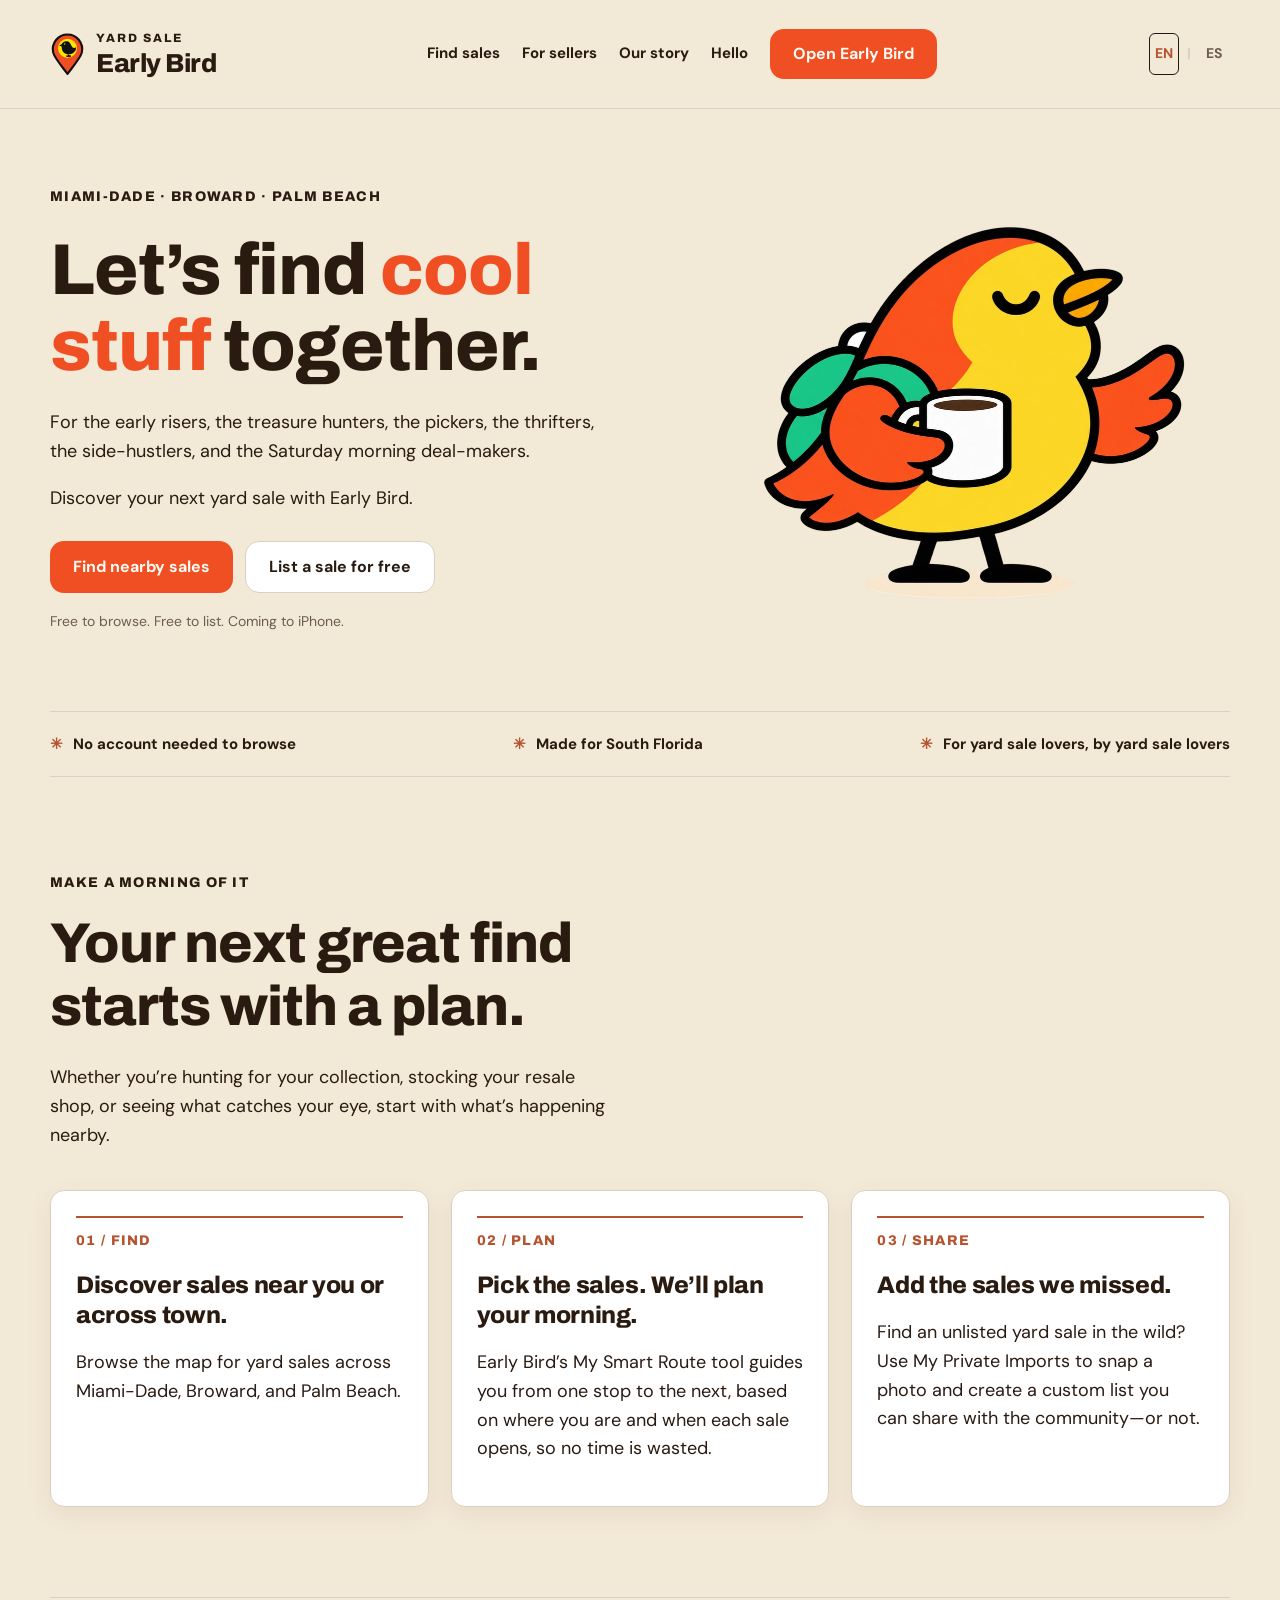
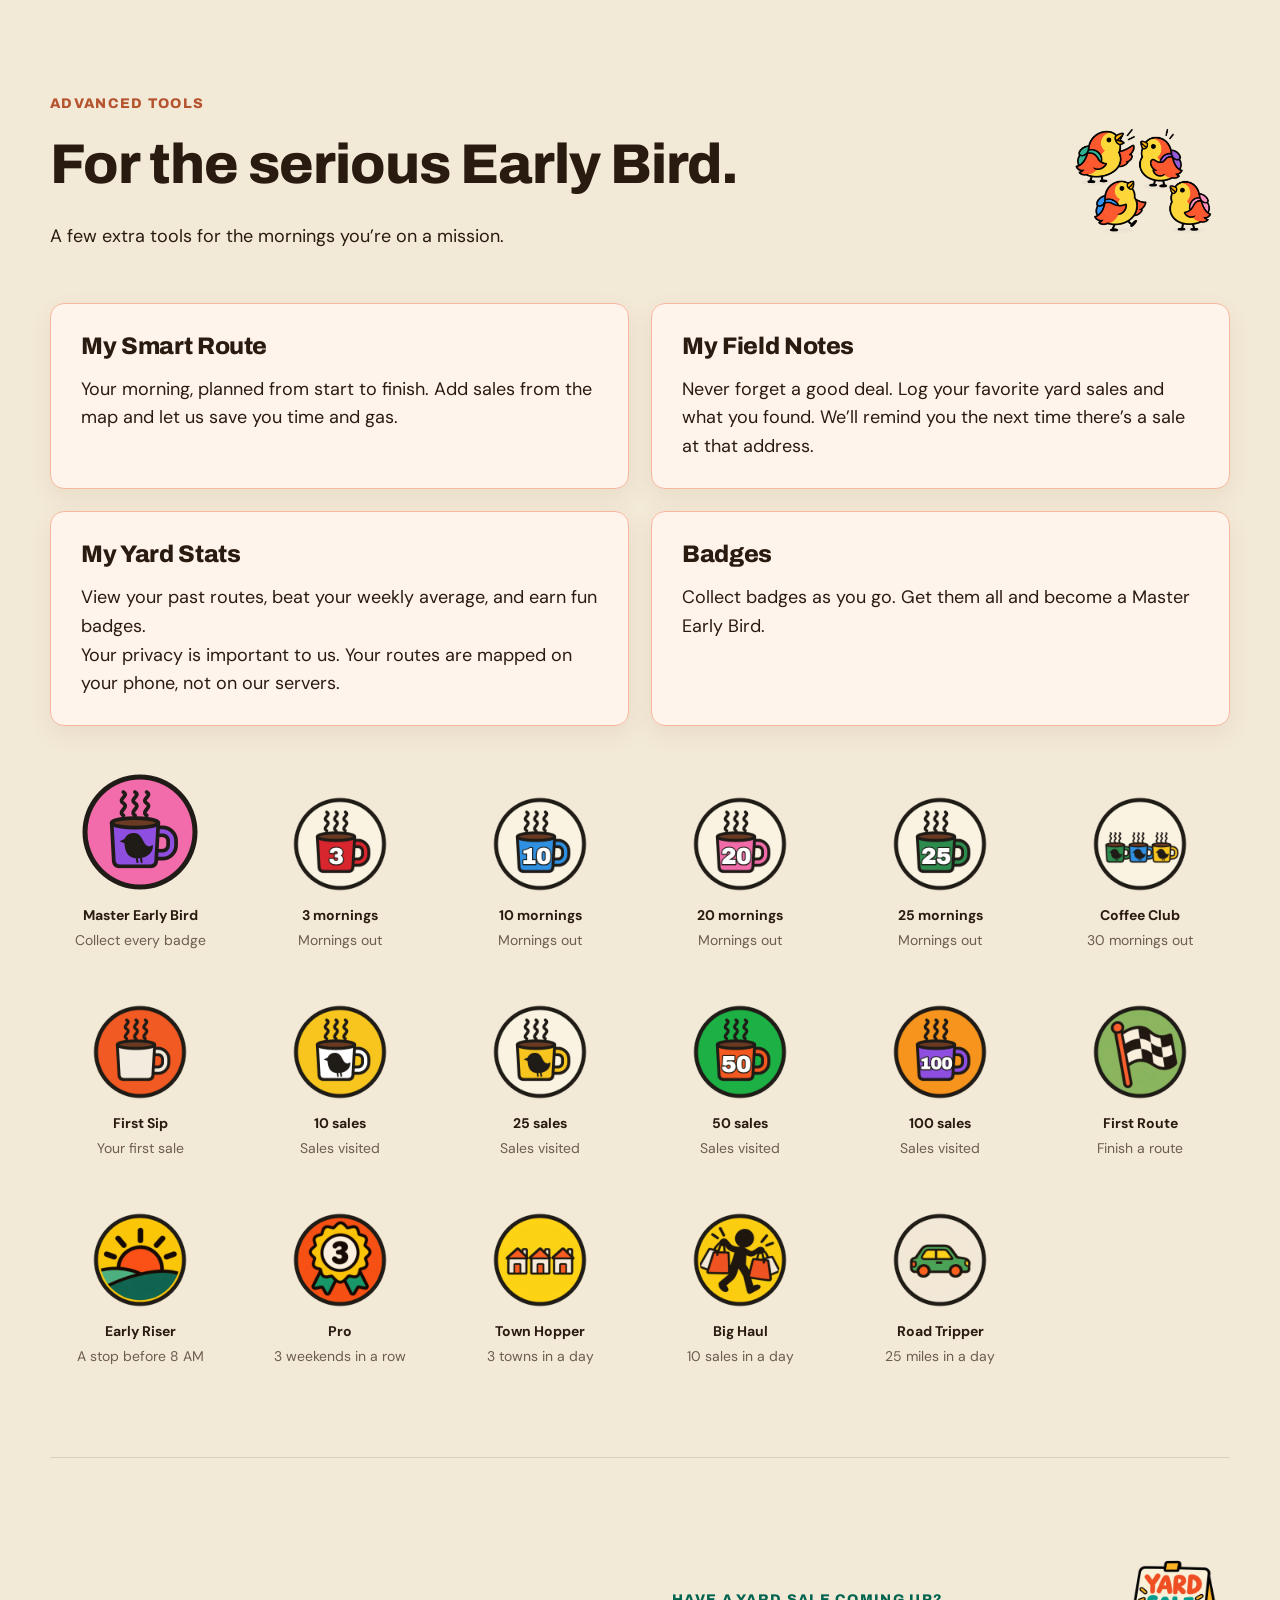
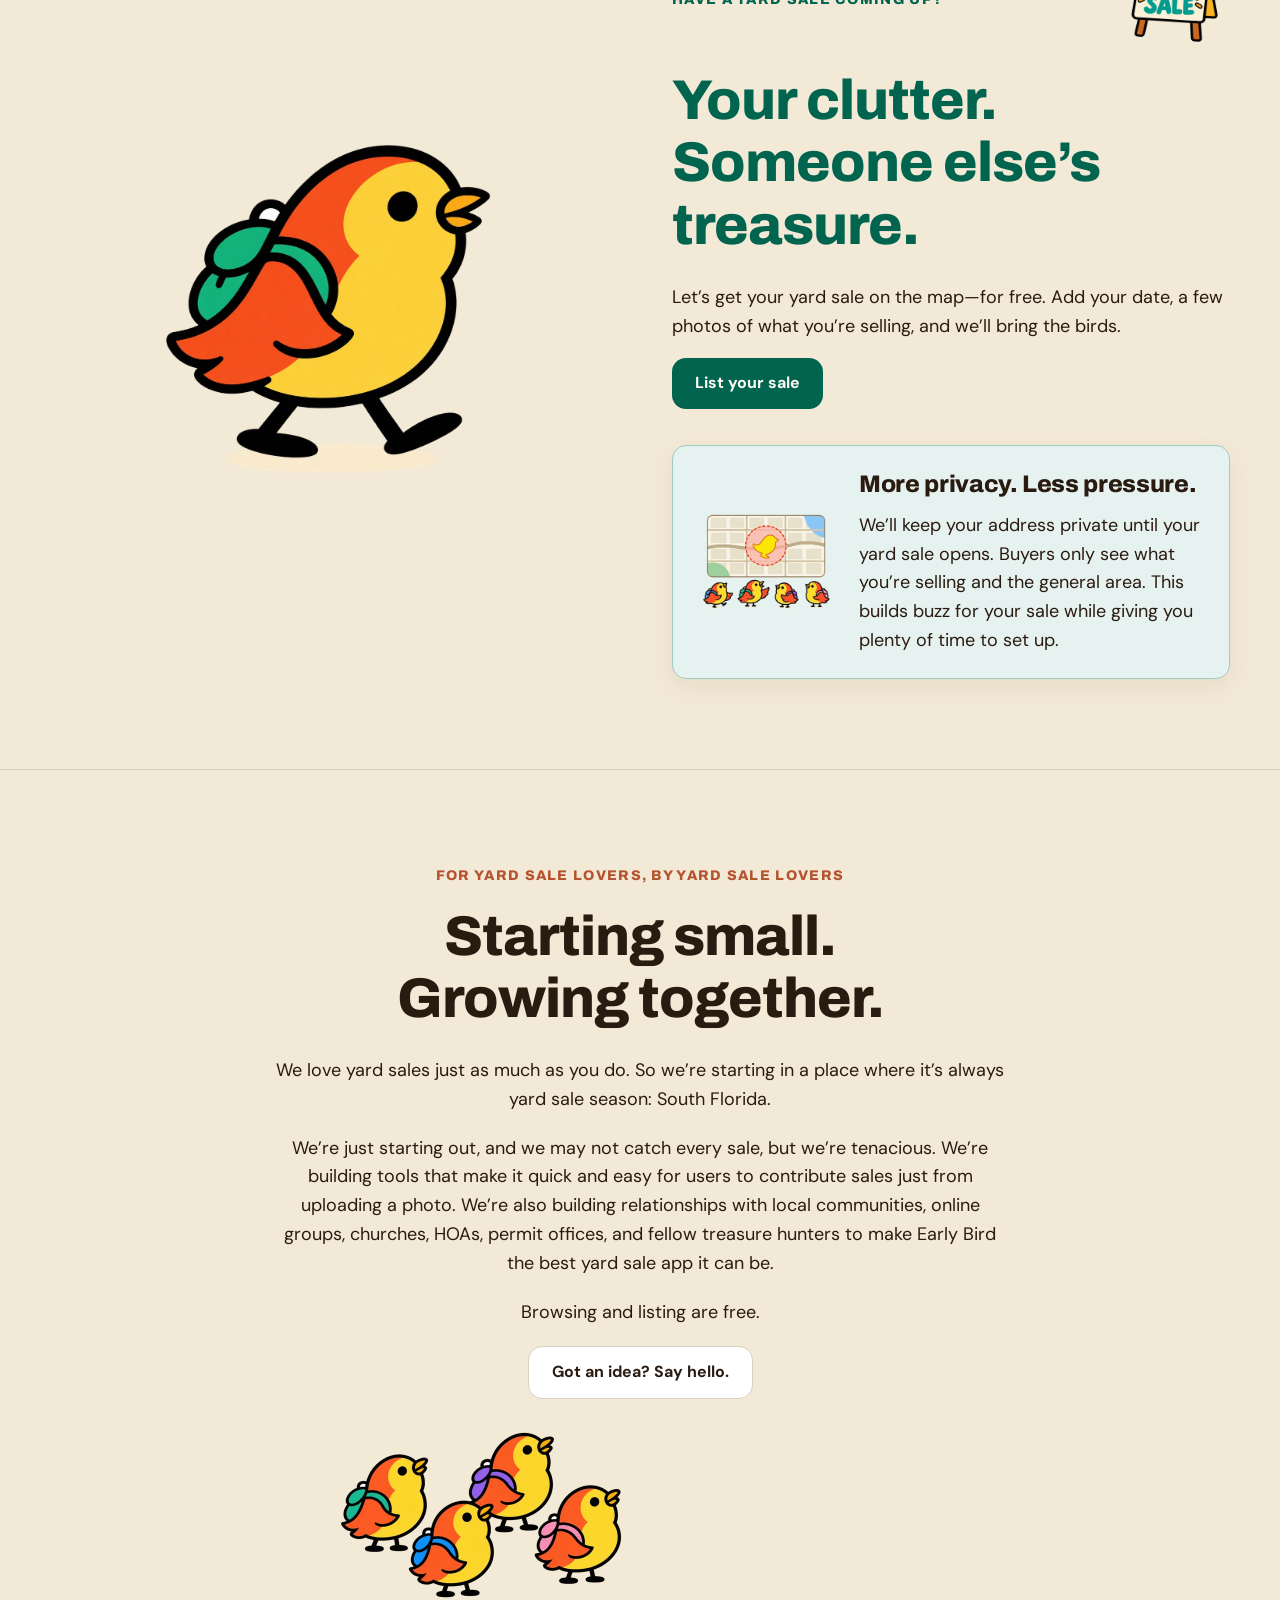
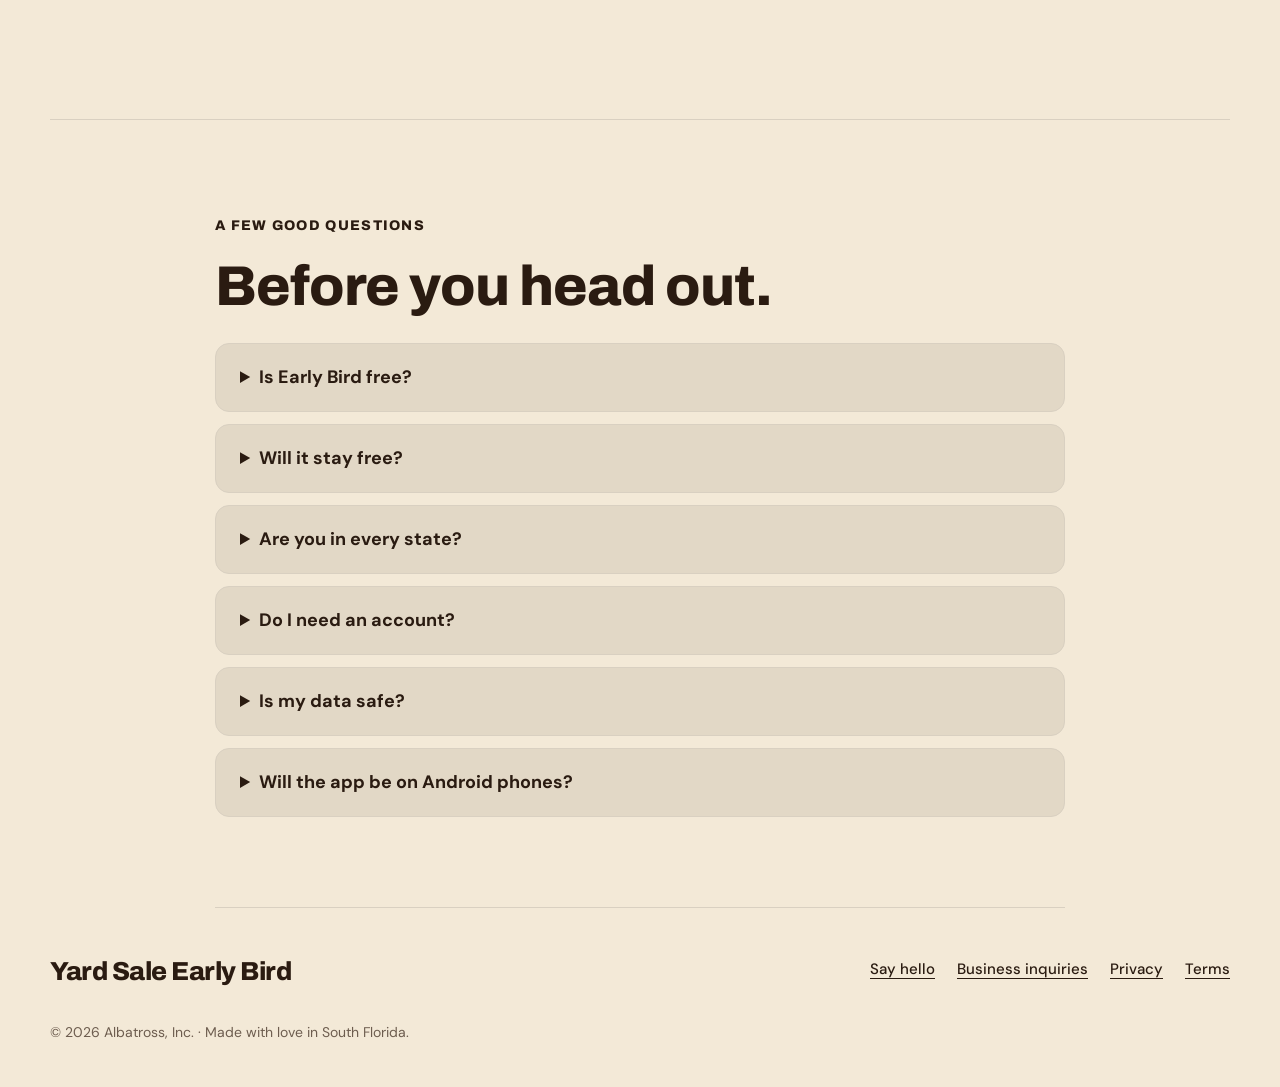
==== commit 99efed5d: "Badges line: drop coffee-mug wording" ====
--- a/index.html
+++ b/index.html
@@ -1,2 +1,2 @@
 <!DOCTYPE html>
-<html lang="en"><head><meta charset="utf-8"/><meta content="width=device-width, initial-scale=1" name="viewport"/><title>Yard Sale Early Bird — Let’s find cool stuff together.</title><meta content="Discover yard sales across Miami-Dade, Broward, and Palm Beach. Free to browse and list. For yard sale lovers, by yard sale lovers." name="description"/><link href="/assets/bird-pin-one-color.svg" rel="icon"/><link href="/style.css" rel="stylesheet"/><link href="/" hreflang="en" rel="alternate"/><link href="/es/" hreflang="es" rel="alternate"/></head><body><header><nav aria-label="Main navigation"><a class="brand" href="/"><img alt="" height="80" src="/assets/sell/bird-marker.svg" width="64"/><span><small>YARD SALE</small>Early Bird</span></a><div class="navlinks"><a class="optional" href="/#buyers">Find sales</a><a class="optional" href="/#sellers">For sellers</a><a class="optional" href="/#community">Our story</a><a href="mailto:hello@yardsaleearlybird.com">Hello</a><a class="btn" href="https://early-bird-sales.lovable.app">Open Early Bird</a></div><div aria-label="Website language" class="language-toggle" role="group"><a aria-current="page" aria-label="English" href="/" hreflang="en" lang="en">EN</a><span aria-hidden="true" class="divider">|</span><a aria-label="Español" href="/es/" hreflang="es" lang="es">ES</a></div></nav></header><main><div class="wrap"><section class="hero"><div><span class="eyebrow">Miami-Dade · Broward · Palm Beach</span><h1>Let’s find <em>cool stuff</em> together.</h1><p>For the early risers, the treasure hunters, the pickers, the thrifters, the side-hustlers, and the Saturday morning deal-makers.</p><p>Discover your next yard sale with Early Bird.</p><div class="actions"><a class="btn" href="https://early-bird-sales.lovable.app">Find nearby sales</a><a class="btn secondary" href="https://early-bird-sales.lovable.app/sell">List a sale for free</a></div><p class="subnote">Free to browse. Free to list. Coming to iPhone.</p></div><div class="heroart"><img alt="Early Bird enjoying a morning coffee" height="799" src="/assets/onboarding/coffee-transparent-2x.webp" width="880"/></div></section><div class="ribbon"><span>No account needed to browse</span><span>Made for South Florida</span><span>For yard sale lovers, by yard sale lovers</span></div><section class="section" id="buyers"><span class="eyebrow">Make a morning of it</span><h2>Your next great find<br/>starts with a plan.</h2><p>Whether you’re hunting for your collection, stocking your resale shop, or seeing what catches your eye, start with what’s happening nearby.</p><div class="features"><article><span class="number">01 / FIND</span><h3>Discover sales near you or across town.</h3><p>Browse the map for yard sales across Miami-Dade, Broward, and Palm Beach.</p></article><article><span class="number">02 / PLAN</span><h3>Pick the sales. We’ll plan your morning.</h3><p>Early Bird’s My Smart Route tool guides you from one stop to the next, based on where you are and when each sale opens, so no time is wasted.</p></article><article><span class="number">03 / SHARE</span><h3>Add the sales we missed.</h3><p>Find an unlisted yard sale in the wild? Use My Private Imports to snap a photo and create a custom list you can share with the community—or not.</p></article></div></section><section class="section advanced" id="advanced-tools"><div class="advanced-intro"><div><span class="eyebrow">Advanced Tools</span><h2>For the serious Early Bird.</h2><p>A few extra tools for the mornings you’re on a mission.</p></div><img alt="Early Birds sharing a conversation" class="tools-birds" height="540" src="/assets/sell/birds-chatting.png" width="720"/></div><div class="tools-grid"><article class="tool-card"><h3>My Smart Route</h3><p>Your morning, planned from start to finish. Add sales from the map and let us save you time and gas.</p></article><article class="tool-card"><h3>My Field Notes</h3><p>Never forget a good deal. Log your favorite yard sales and what you found. We’ll remind you the next time there’s a sale at that address.</p></article><article class="tool-card"><h3>My Yard Stats</h3><p>View your past routes, beat your weekly average, and earn fun badges.</p><p>Your privacy is important to us. Your routes are mapped on your phone, not on our servers.</p></article><article class="tool-card"><h3>Badges</h3><p>Collect coffee-mug badges as you go. Get them all and become a Master Early Bird.</p></article></div><div aria-label="Achievement badges" class="badge-row badge-gallery" id="badge-gallery"><figure class="badge-master"><img alt="Master Early Bird" height="240" src="/assets/badges/master.png" width="240"/><figcaption><strong>Master Early Bird</strong><span class="badge-earning">Collect every badge</span></figcaption></figure><figure><img alt="3 mornings" height="240" src="/assets/badges/mornings-3.png" width="240"/><figcaption><strong>3 mornings</strong><span class="badge-earning">Mornings out</span></figcaption></figure><figure><img alt="10 mornings" height="240" src="/assets/badges/mornings-10.png" width="240"/><figcaption><strong>10 mornings</strong><span class="badge-earning">Mornings out</span></figcaption></figure><figure><img alt="20 mornings" height="240" src="/assets/badges/mornings-20.png" width="240"/><figcaption><strong>20 mornings</strong><span class="badge-earning">Mornings out</span></figcaption></figure><figure><img alt="25 mornings" height="240" src="/assets/badges/mornings-25.png" width="240"/><figcaption><strong>25 mornings</strong><span class="badge-earning">Mornings out</span></figcaption></figure><figure><img alt="Coffee Club" height="240" src="/assets/badges/coffee-club.png" width="240"/><figcaption><strong>Coffee Club</strong><span class="badge-earning">30 mornings out</span></figcaption></figure><figure><img alt="First Sip" height="240" src="/assets/badges/first-sip.png" width="240"/><figcaption><strong>First Sip</strong><span class="badge-earning">Your first sale</span></figcaption></figure><figure><img alt="10 sales" height="240" src="/assets/badges/sales-10.png" width="240"/><figcaption><strong>10 sales</strong><span class="badge-earning">Sales visited</span></figcaption></figure><figure><img alt="25 sales" height="240" src="/assets/badges/sales-25.png" width="240"/><figcaption><strong>25 sales</strong><span class="badge-earning">Sales visited</span></figcaption></figure><figure><img alt="50 sales" height="240" src="/assets/badges/sales-50.png" width="240"/><figcaption><strong>50 sales</strong><span class="badge-earning">Sales visited</span></figcaption></figure><figure><img alt="100 sales" height="240" src="/assets/badges/sales-100.png" width="240"/><figcaption><strong>100 sales</strong><span class="badge-earning">Sales visited</span></figcaption></figure><figure><img alt="First Route" height="240" src="/assets/badges/first-route.png" width="240"/><figcaption><strong>First Route</strong><span class="badge-earning">Finish a route</span></figcaption></figure><figure><img alt="Early Riser" height="240" src="/assets/badges/early-riser.png" width="240"/><figcaption><strong>Early Riser</strong><span class="badge-earning">A stop before 8 AM</span></figcaption></figure><figure><img alt="Pro" height="240" src="/assets/badges/pro.png" width="240"/><figcaption><strong>Pro</strong><span class="badge-earning">3 weekends in a row</span></figcaption></figure><figure><img alt="Town Hopper" height="240" src="/assets/badges/town-hopper.png" width="240"/><figcaption><strong>Town Hopper</strong><span class="badge-earning">3 towns in a day</span></figcaption></figure><figure><img alt="Big Haul" height="240" src="/assets/badges/big-haul.png" width="240"/><figcaption><strong>Big Haul</strong><span class="badge-earning">10 sales in a day</span></figcaption></figure><figure><img alt="Road Tripper" height="240" src="/assets/badges/road-tripper.png" width="240"/><figcaption><strong>Road Tripper</strong><span class="badge-earning">25 miles in a day</span></figcaption></figure></div></section></div><section class="section seller" id="sellers"><div class="wrap split"><div><img alt="Early Bird heading out with a backpack" height="897" src="/assets/onboarding/walking-transparent-2x.webp" width="1000"/></div><div><div class="seller-kicker"><span class="eyebrow greenText">Have a yard sale coming up?</span><img alt="Hand-painted Yard Sale sign" class="sale-sign" height="520" src="/assets/sell/sign-en.png" width="520"/></div><h2>Your clutter.<br/>Someone else’s treasure.</h2><p>Let’s get your yard sale on the map—for free. Add your date, a few photos of what you’re selling, and we’ll bring the birds.</p><a class="btn green" href="https://early-bird-sales.lovable.app/sell">List your sale</a><div class="privacybox"><div class="privacy-map"><img alt="An approximate sale area on a map" height="255" src="/assets/onboarding/privacy-transparent-2x.webp" width="360"/></div><div><h3>More privacy. Less pressure.</h3><p>We’ll keep your address private until your yard sale opens. Buyers only see what you’re selling and the general area. This builds buzz for your sale while giving you plenty of time to set up.</p></div></div></div></div></section><div class="wrap"><section class="section community" id="community"><span class="eyebrow">For yard sale lovers, by yard sale lovers</span><h2>Starting small.<br/>Growing together.</h2><p>We love yard sales just as much as you do. So we’re starting in a place where it’s always yard sale season: South Florida.</p><p>We’re just starting out, and we may not catch every sale, but we’re tenacious. We’re building tools that make it quick and easy for users to contribute sales just from uploading a photo. We’re also building relationships with local communities, online groups, churches, HOAs, permit offices, and fellow treasure hunters to make Early Bird the best yard sale app it can be.</p><p>Browsing and listing are free.</p><a class="btn secondary" href="mailto:hello@yardsaleearlybird.com?subject=Hello+Early+Bird">Got an idea? Say hello.</a><img alt="Four Early Birds looking up toward the Got an idea button" class="looking-up" height="480" src="/assets/onboarding/friends-transparent-2x.webp" width="640"/></section><section class="section faq" id="faq"><span class="eyebrow">A few good questions</span><h2>Before you head out.</h2><details><summary>Is Early Bird free?</summary><p>Yes. Browsing the map and listing a sale are free. Use it, enjoy it, share it with your friends.</p></details><details><summary>Will it stay free?</summary><p>Access to the map and lists will remain free. However, as we scale and grow our advanced tools, we will have to start charging a few bucks per month to cover server costs. When that time comes, we’ll send you a notification. Early adopters will naturally receive the OG discounted rate—and a badge.</p></details><details><summary>Are you in every state?</summary><p>We’re starting in Miami-Dade, Broward, and Palm Beach counties. This is home for us, and it’s also one of the most concentrated yard sale markets in the country. So if we can make it here, we can make it anywhere.</p></details><details><summary>Do I need an account?</summary><p>Not to browse the map. To list a sale or use advanced tools, you must sign in with your email.</p></details><details><summary>Is my data safe?</summary><p>Yes. We only collect what we need. Your email signs you in. Photo text-reading and visit history stay under your control. We don’t track and we don’t sell your information. The Privacy Policy explains it all in detail.</p></details><details><summary>Will the app be on Android phones?</summary><p>Probably. As with all startups, it depends on demand, but we’d love to be.</p></details></section></div></main><footer class="wrap"><div class="footrow"><a class="brand" href="/">Yard Sale Early Bird</a><div class="footlinks"><a href="mailto:hello@yardsaleearlybird.com">Say hello</a><a href="mailto:sales@yardsaleearlybird.com">Business inquiries</a><a href="/privacy" hreflang="en">Privacy</a><a href="/terms" hreflang="en">Terms</a></div></div><p class="legalnote">© 2026 Albatross, Inc. · Made with love in South Florida.</p></footer></body></html>+<html lang="en"><head><meta charset="utf-8"/><meta content="width=device-width, initial-scale=1" name="viewport"/><title>Yard Sale Early Bird — Let’s find cool stuff together.</title><meta content="Discover yard sales across Miami-Dade, Broward, and Palm Beach. Free to browse and list. For yard sale lovers, by yard sale lovers." name="description"/><link href="/assets/bird-pin-one-color.svg" rel="icon"/><link href="/style.css?v=15" rel="stylesheet"/><link href="/" hreflang="en" rel="alternate"/><link href="/es/" hreflang="es" rel="alternate"/></head><body><header><nav aria-label="Main navigation"><a class="brand" href="/"><img alt="" height="80" src="/assets/sell/bird-marker.svg" width="64"/><span><small>YARD SALE</small>Early Bird</span></a><div class="navlinks"><a class="optional" href="/#buyers">Find sales</a><a class="optional" href="/#sellers">For sellers</a><a class="optional" href="/#community">Our story</a><a href="mailto:hello@yardsaleearlybird.com">Hello</a><a class="btn" href="https://early-bird-sales.lovable.app">Open Early Bird</a></div><div aria-label="Website language" class="language-toggle" role="group"><a aria-current="page" aria-label="English" href="/" hreflang="en" lang="en">EN</a><span aria-hidden="true" class="divider">|</span><a aria-label="Español" href="/es/" hreflang="es" lang="es">ES</a></div></nav></header><main><div class="wrap"><section class="hero"><div><span class="eyebrow">Miami-Dade · Broward · Palm Beach</span><h1>Let’s find <em>cool stuff</em> together.</h1><p>For the early risers, the treasure hunters, the pickers, the thrifters, the side-hustlers, and the Saturday morning deal-makers.</p><p>Discover your next yard sale with Early Bird.</p><div class="actions"><a class="btn" href="https://early-bird-sales.lovable.app">Find nearby sales</a><a class="btn secondary" href="https://early-bird-sales.lovable.app/sell">List a sale for free</a></div><p class="subnote">Free to browse. Free to list. Coming to iPhone.</p></div><div class="heroart"><img alt="Early Bird enjoying a morning coffee" height="799" src="/assets/onboarding/coffee-transparent-2x.webp" width="880"/></div></section><div class="ribbon"><span>No account needed to browse</span><span>Made for South Florida</span><span>For yard sale lovers, by yard sale lovers</span></div><section class="section" id="buyers"><span class="eyebrow">Make a morning of it</span><h2>Your next great find<br/>starts with a plan.</h2><p>Whether you’re hunting for your collection, stocking your resale shop, or seeing what catches your eye, start with what’s happening nearby.</p><div class="features"><article><span class="number">01 / FIND</span><h3>Discover sales near you or across town.</h3><p>Browse the map for yard sales across Miami-Dade, Broward, and Palm Beach.</p></article><article><span class="number">02 / PLAN</span><h3>Pick the sales. We’ll plan your morning.</h3><p>Early Bird’s My Smart Route tool guides you from one stop to the next, based on where you are and when each sale opens, so no time is wasted.</p></article><article><span class="number">03 / SHARE</span><h3>Add the sales we missed.</h3><p>Find an unlisted yard sale in the wild? Use My Private Imports to snap a photo and create a custom list you can share with the community—or not.</p></article></div></section><section class="section advanced" id="advanced-tools"><div class="advanced-intro"><div><span class="eyebrow">Advanced Tools</span><h2>For the serious Early Bird.</h2><p>A few extra tools for the mornings you’re on a mission.</p></div><img alt="Early Birds sharing a conversation" class="tools-birds" height="540" src="/assets/sell/birds-chatting.png" width="720"/></div><div class="tools-grid"><article class="tool-card"><h3>My Smart Route</h3><p>Your morning, planned from start to finish. Add sales from the map and let us save you time and gas.</p></article><article class="tool-card"><h3>My Field Notes</h3><p>Never forget a good deal. Log your favorite yard sales and what you found. We’ll remind you the next time there’s a sale at that address.</p></article><article class="tool-card"><h3>My Yard Stats</h3><p>View your past routes, beat your weekly average, and earn fun badges.</p><p>Your privacy is important to us. Your routes are mapped on your phone, not on our servers.</p></article><article class="tool-card"><h3>Badges</h3><p>Collect badges as you go. Get them all and become a Master Early Bird.</p></article></div><div aria-label="Achievement badges" class="badge-row badge-gallery" id="badge-gallery"><figure class="badge-master"><img alt="Master Early Bird" height="240" src="/assets/badges/master.png" width="240"/><figcaption><strong>Master Early Bird</strong><span class="badge-earning">Collect every badge</span></figcaption></figure><figure><img alt="3 mornings" height="240" src="/assets/badges/mornings-3.png" width="240"/><figcaption><strong>3 mornings</strong><span class="badge-earning">Mornings out</span></figcaption></figure><figure><img alt="10 mornings" height="240" src="/assets/badges/mornings-10.png" width="240"/><figcaption><strong>10 mornings</strong><span class="badge-earning">Mornings out</span></figcaption></figure><figure><img alt="20 mornings" height="240" src="/assets/badges/mornings-20.png" width="240"/><figcaption><strong>20 mornings</strong><span class="badge-earning">Mornings out</span></figcaption></figure><figure><img alt="25 mornings" height="240" src="/assets/badges/mornings-25.png" width="240"/><figcaption><strong>25 mornings</strong><span class="badge-earning">Mornings out</span></figcaption></figure><figure><img alt="Coffee Club" height="240" src="/assets/badges/coffee-club.png" width="240"/><figcaption><strong>Coffee Club</strong><span class="badge-earning">30 mornings out</span></figcaption></figure><figure><img alt="First Sip" height="240" src="/assets/badges/first-sip.png" width="240"/><figcaption><strong>First Sip</strong><span class="badge-earning">Your first sale</span></figcaption></figure><figure><img alt="10 sales" height="240" src="/assets/badges/sales-10.png" width="240"/><figcaption><strong>10 sales</strong><span class="badge-earning">Sales visited</span></figcaption></figure><figure><img alt="25 sales" height="240" src="/assets/badges/sales-25.png" width="240"/><figcaption><strong>25 sales</strong><span class="badge-earning">Sales visited</span></figcaption></figure><figure><img alt="50 sales" height="240" src="/assets/badges/sales-50.png" width="240"/><figcaption><strong>50 sales</strong><span class="badge-earning">Sales visited</span></figcaption></figure><figure><img alt="100 sales" height="240" src="/assets/badges/sales-100.png" width="240"/><figcaption><strong>100 sales</strong><span class="badge-earning">Sales visited</span></figcaption></figure><figure><img alt="First Route" height="240" src="/assets/badges/first-route.png" width="240"/><figcaption><strong>First Route</strong><span class="badge-earning">Finish a route</span></figcaption></figure><figure><img alt="Early Riser" height="240" src="/assets/badges/early-riser.png" width="240"/><figcaption><strong>Early Riser</strong><span class="badge-earning">A stop before 8 AM</span></figcaption></figure><figure><img alt="Pro" height="240" src="/assets/badges/pro.png" width="240"/><figcaption><strong>Pro</strong><span class="badge-earning">3 weekends in a row</span></figcaption></figure><figure><img alt="Town Hopper" height="240" src="/assets/badges/town-hopper.png" width="240"/><figcaption><strong>Town Hopper</strong><span class="badge-earning">3 towns in a day</span></figcaption></figure><figure><img alt="Big Haul" height="240" src="/assets/badges/big-haul.png" width="240"/><figcaption><strong>Big Haul</strong><span class="badge-earning">10 sales in a day</span></figcaption></figure><figure><img alt="Road Tripper" height="240" src="/assets/badges/road-tripper.png" width="240"/><figcaption><strong>Road Tripper</strong><span class="badge-earning">25 miles in a day</span></figcaption></figure></div></section></div><section class="section seller" id="sellers"><div class="wrap split"><div><img alt="Early Bird heading out with a backpack" height="897" src="/assets/onboarding/walking-transparent-2x.webp" width="1000"/></div><div><div class="seller-kicker"><span class="eyebrow greenText">Have a yard sale coming up?</span><img alt="Hand-painted Yard Sale sign" class="sale-sign" height="520" src="/assets/sell/sign-en.png" width="520"/></div><h2>Your clutter.<br/>Someone else’s treasure.</h2><p>Let’s get your yard sale on the map—for free. Add your date, a few photos of what you’re selling, and we’ll bring the birds.</p><a class="btn green" href="https://early-bird-sales.lovable.app/sell">List your sale</a><div class="privacybox"><div class="privacy-map"><img alt="An approximate sale area on a map" height="255" src="/assets/onboarding/privacy-transparent-2x.webp" width="360"/></div><div><h3>More privacy. Less pressure.</h3><p>We’ll keep your address private until your yard sale opens. Buyers only see what you’re selling and the general area. This builds buzz for your sale while giving you plenty of time to set up.</p></div></div></div></div></section><div class="wrap"><section class="section community" id="community"><span class="eyebrow">For yard sale lovers, by yard sale lovers</span><h2>Starting small.<br/>Growing together.</h2><p>We love yard sales just as much as you do. So we’re starting in a place where it’s always yard sale season: South Florida.</p><p>We’re just starting out, and we may not catch every sale, but we’re tenacious. We’re building tools that make it quick and easy for users to contribute sales just from uploading a photo. We’re also building relationships with local communities, online groups, churches, HOAs, permit offices, and fellow treasure hunters to make Early Bird the best yard sale app it can be.</p><p>Browsing and listing are free.</p><a class="btn secondary" href="mailto:hello@yardsaleearlybird.com?subject=Hello+Early+Bird">Got an idea? Say hello.</a><img alt="Four Early Birds looking up toward the Got an idea button" class="looking-up" height="480" src="/assets/onboarding/friends-transparent-2x.webp" width="640"/></section><section class="section faq" id="faq"><span class="eyebrow">A few good questions</span><h2>Before you head out.</h2><details><summary>Is Early Bird free?</summary><p>Yes. Browsing the map and listing a sale are free. Use it, enjoy it, share it with your friends.</p></details><details><summary>Will it stay free?</summary><p>Access to the map and lists will remain free. However, as we scale and grow our advanced tools, we will have to start charging a few bucks per month to cover server costs. When that time comes, we’ll send you a notification. Early adopters will naturally receive the OG discounted rate—and a badge.</p></details><details><summary>Are you in every state?</summary><p>We’re starting in Miami-Dade, Broward, and Palm Beach counties. This is home for us, and it’s also one of the most concentrated yard sale markets in the country. So if we can make it here, we can make it anywhere.</p></details><details><summary>Do I need an account?</summary><p>Not to browse the map. To list a sale or use advanced tools, you must sign in with your email.</p></details><details><summary>Is my data safe?</summary><p>Yes. We only collect what we need. Your email signs you in. Photo text-reading and visit history stay under your control. We don’t track and we don’t sell your information. The Privacy Policy explains it all in detail.</p></details><details><summary>Will the app be on Android phones?</summary><p>Probably. As with all startups, it depends on demand, but we’d love to be.</p></details></section></div></main><footer class="wrap"><div class="footrow"><a class="brand" href="/">Yard Sale Early Bird</a><div class="footlinks"><a href="mailto:hello@yardsaleearlybird.com">Say hello</a><a href="mailto:sales@yardsaleearlybird.com">Business inquiries</a><a href="/privacy" hreflang="en">Privacy</a><a href="/terms" hreflang="en">Terms</a></div></div><p class="legalnote">© 2026 Albatross, Inc. · Made with love in South Florida.</p></footer></body></html>
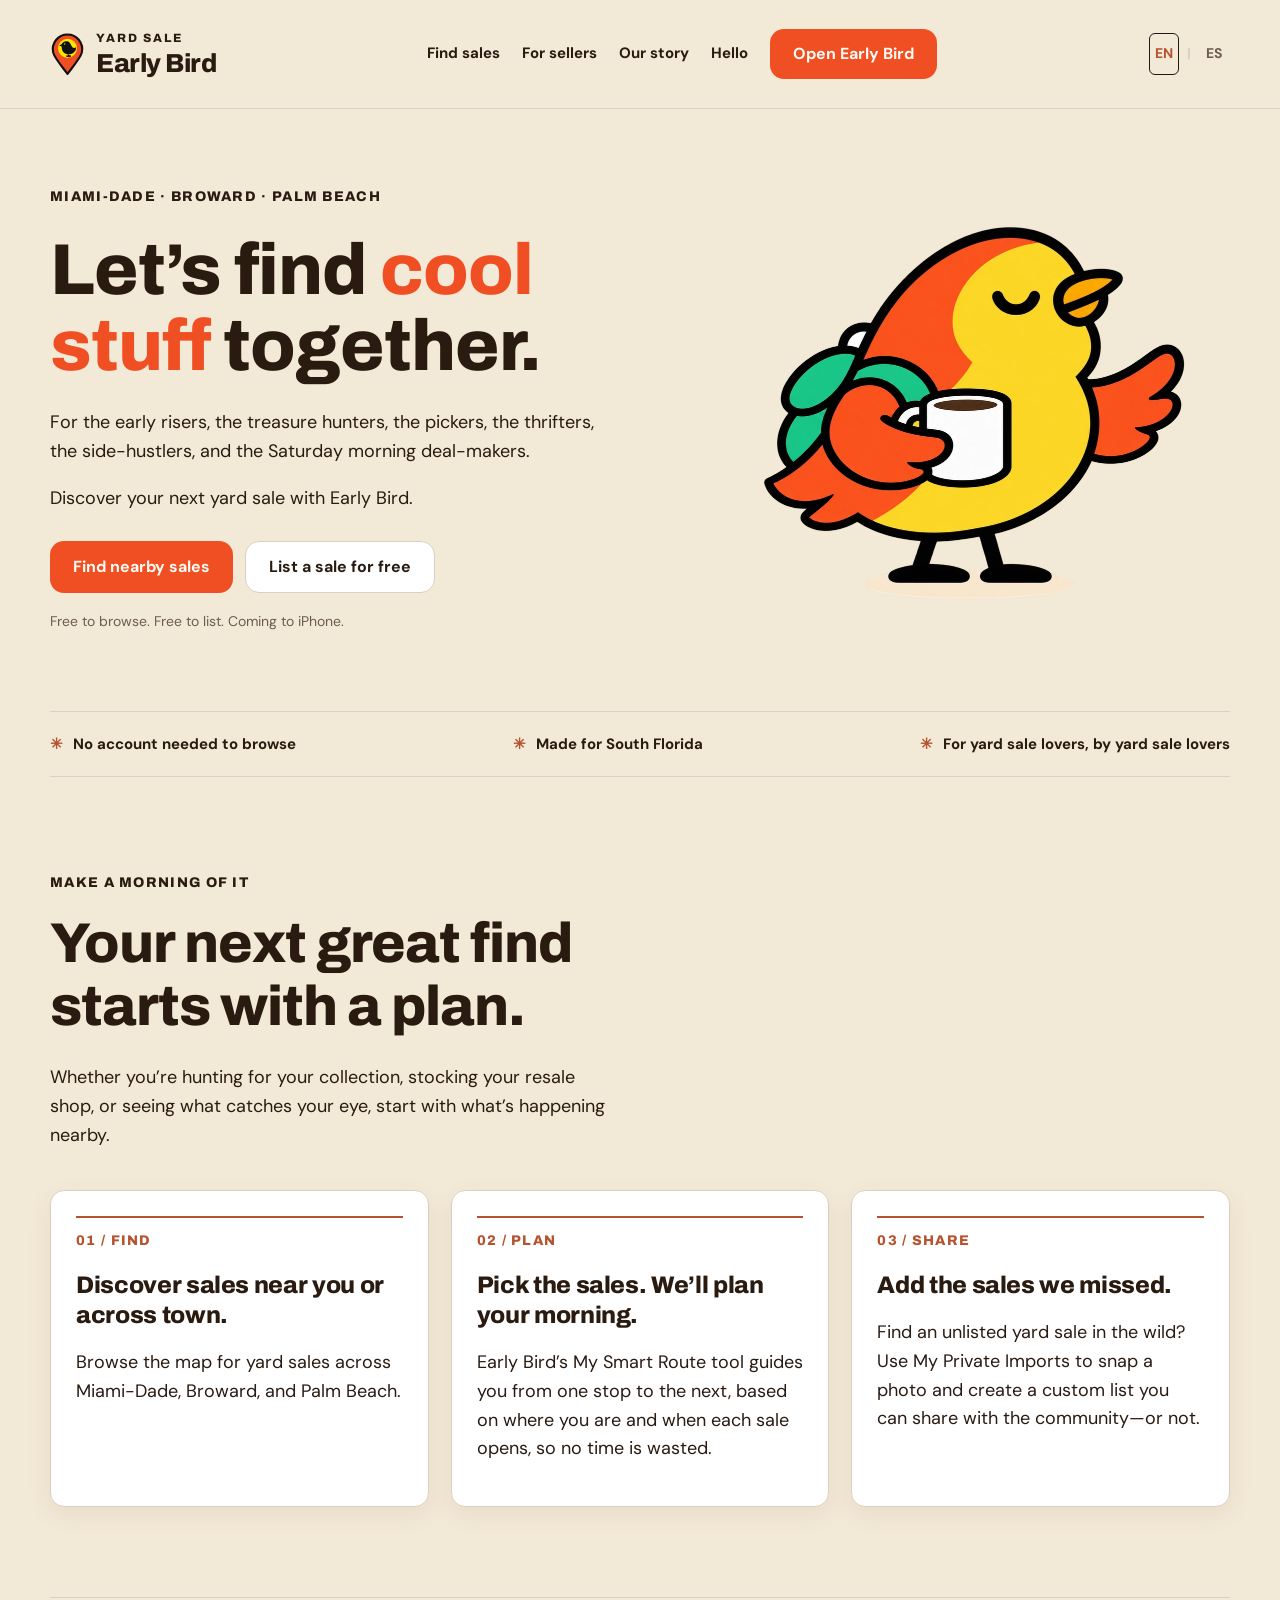
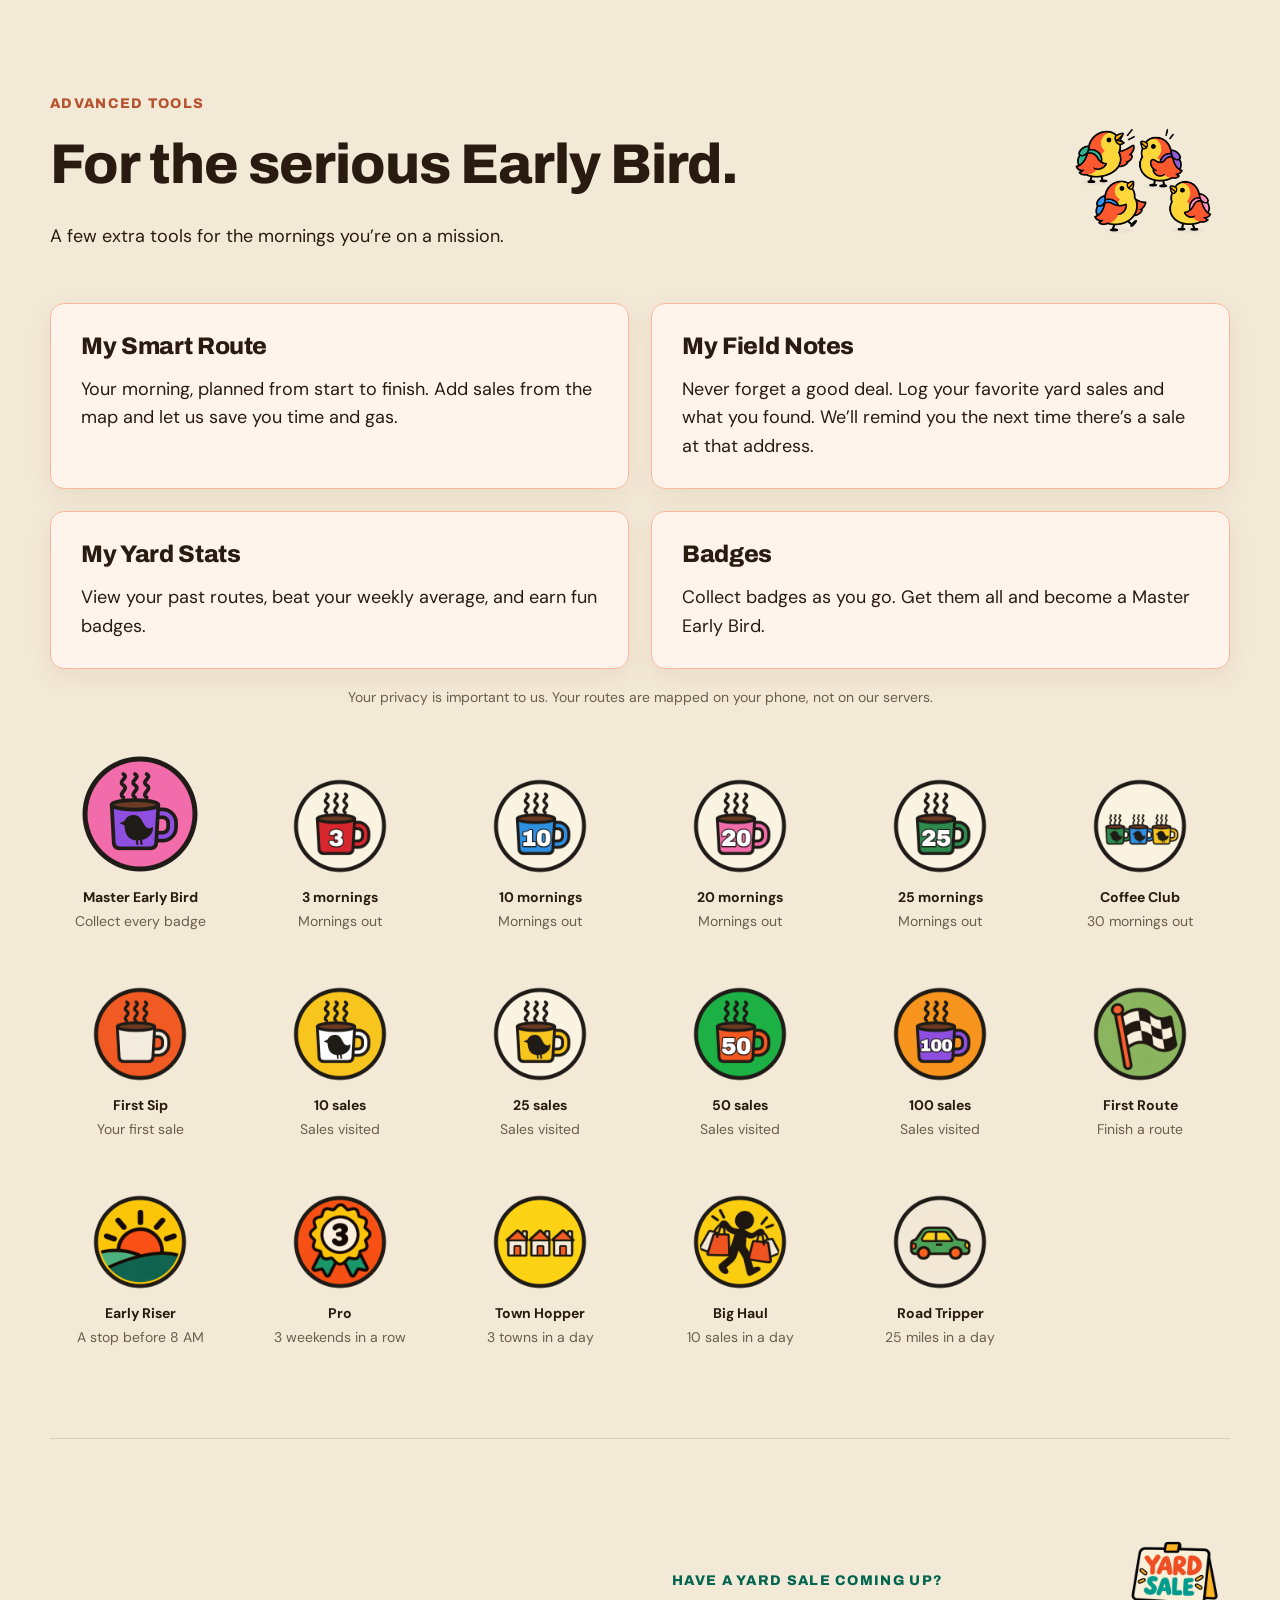
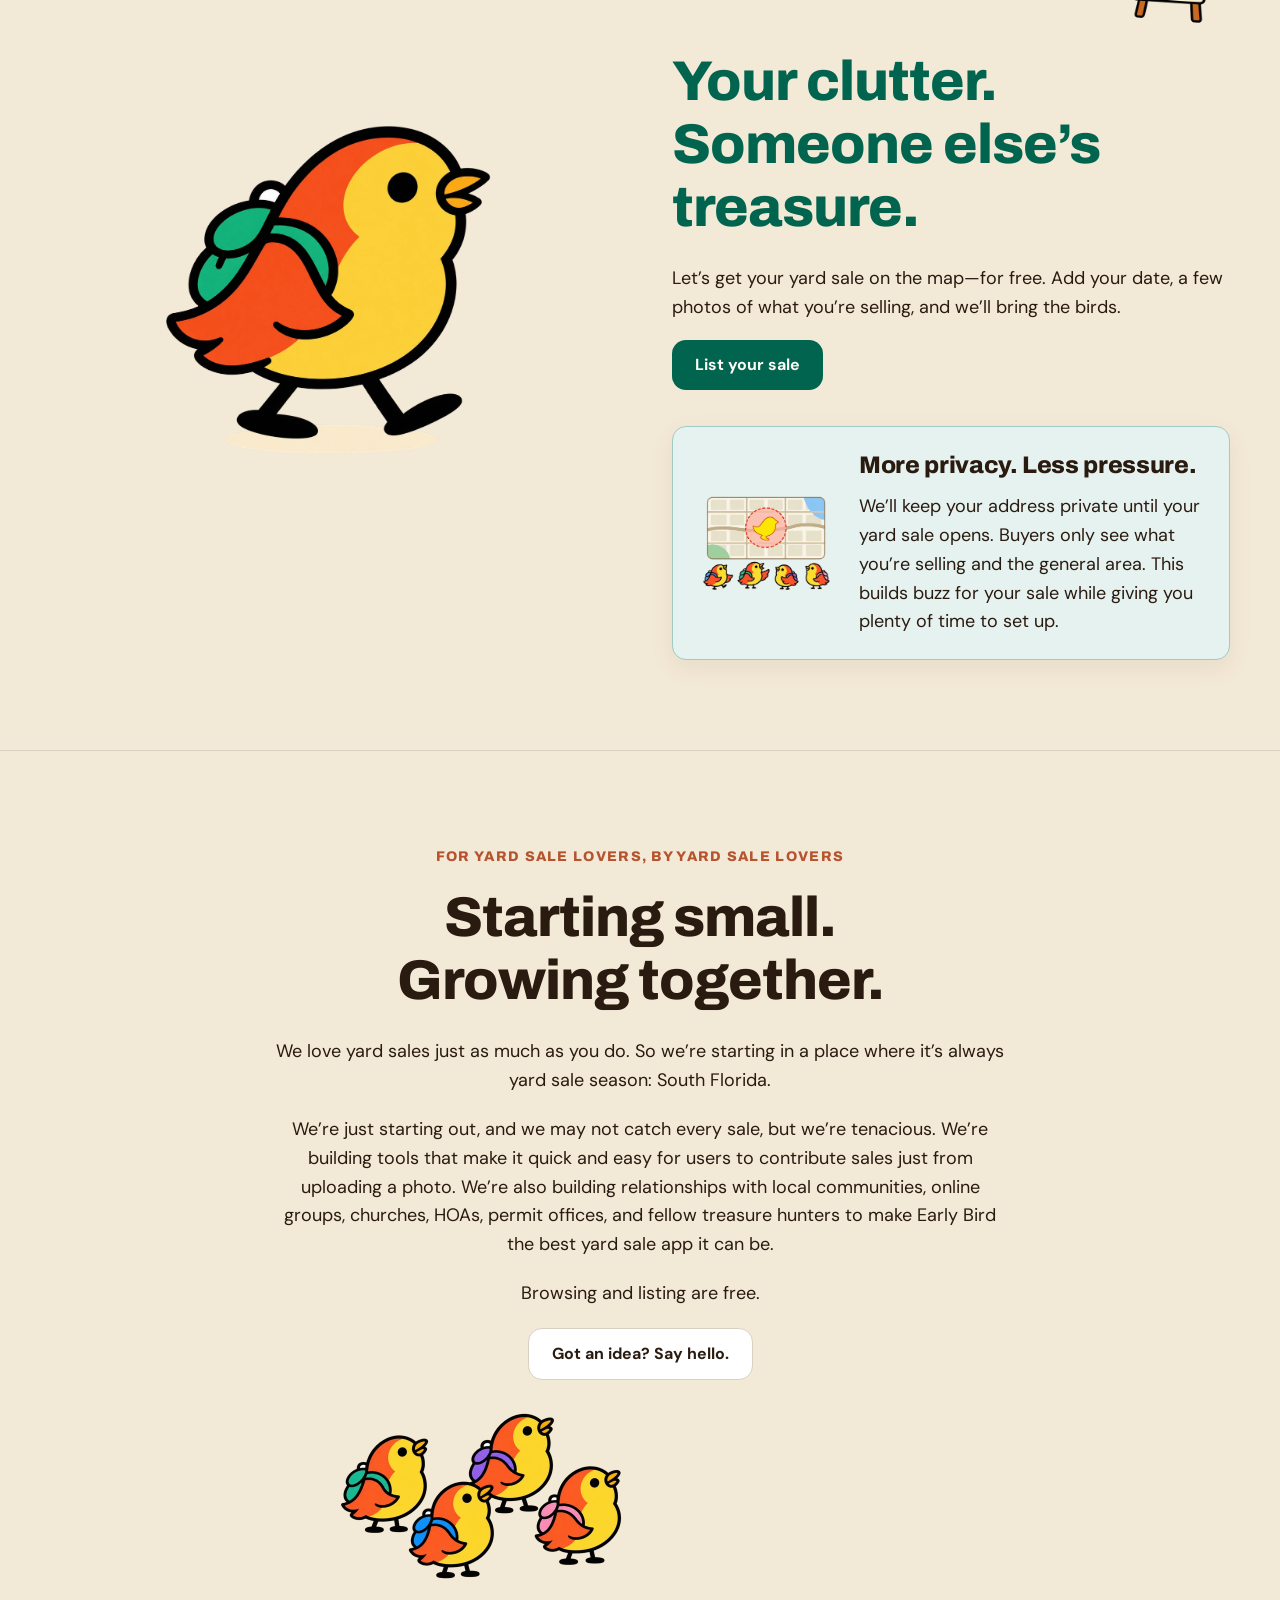
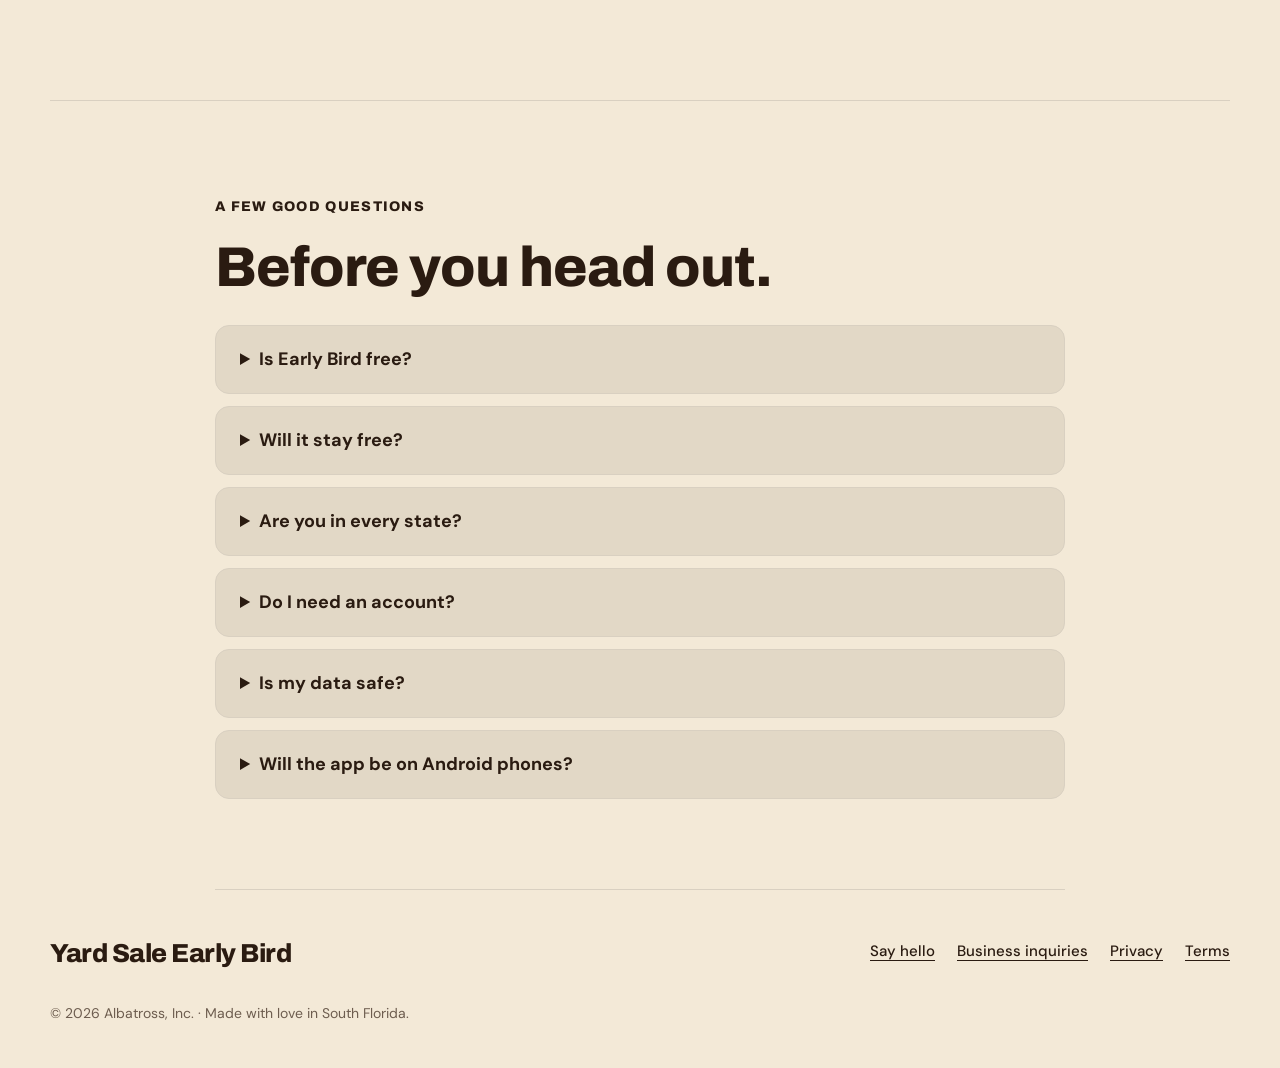
==== commit efd123c7: "Privacy note under tool cards" ====
--- a/index.html
+++ b/index.html
@@ -1,2 +1,2 @@
 <!DOCTYPE html>
-<html lang="en"><head><meta charset="utf-8"/><meta content="width=device-width, initial-scale=1" name="viewport"/><title>Yard Sale Early Bird — Let’s find cool stuff together.</title><meta content="Discover yard sales across Miami-Dade, Broward, and Palm Beach. Free to browse and list. For yard sale lovers, by yard sale lovers." name="description"/><link href="/assets/bird-pin-one-color.svg" rel="icon"/><link href="/style.css?v=15" rel="stylesheet"/><link href="/" hreflang="en" rel="alternate"/><link href="/es/" hreflang="es" rel="alternate"/></head><body><header><nav aria-label="Main navigation"><a class="brand" href="/"><img alt="" height="80" src="/assets/sell/bird-marker.svg" width="64"/><span><small>YARD SALE</small>Early Bird</span></a><div class="navlinks"><a class="optional" href="/#buyers">Find sales</a><a class="optional" href="/#sellers">For sellers</a><a class="optional" href="/#community">Our story</a><a href="mailto:hello@yardsaleearlybird.com">Hello</a><a class="btn" href="https://early-bird-sales.lovable.app">Open Early Bird</a></div><div aria-label="Website language" class="language-toggle" role="group"><a aria-current="page" aria-label="English" href="/" hreflang="en" lang="en">EN</a><span aria-hidden="true" class="divider">|</span><a aria-label="Español" href="/es/" hreflang="es" lang="es">ES</a></div></nav></header><main><div class="wrap"><section class="hero"><div><span class="eyebrow">Miami-Dade · Broward · Palm Beach</span><h1>Let’s find <em>cool stuff</em> together.</h1><p>For the early risers, the treasure hunters, the pickers, the thrifters, the side-hustlers, and the Saturday morning deal-makers.</p><p>Discover your next yard sale with Early Bird.</p><div class="actions"><a class="btn" href="https://early-bird-sales.lovable.app">Find nearby sales</a><a class="btn secondary" href="https://early-bird-sales.lovable.app/sell">List a sale for free</a></div><p class="subnote">Free to browse. Free to list. Coming to iPhone.</p></div><div class="heroart"><img alt="Early Bird enjoying a morning coffee" height="799" src="/assets/onboarding/coffee-transparent-2x.webp" width="880"/></div></section><div class="ribbon"><span>No account needed to browse</span><span>Made for South Florida</span><span>For yard sale lovers, by yard sale lovers</span></div><section class="section" id="buyers"><span class="eyebrow">Make a morning of it</span><h2>Your next great find<br/>starts with a plan.</h2><p>Whether you’re hunting for your collection, stocking your resale shop, or seeing what catches your eye, start with what’s happening nearby.</p><div class="features"><article><span class="number">01 / FIND</span><h3>Discover sales near you or across town.</h3><p>Browse the map for yard sales across Miami-Dade, Broward, and Palm Beach.</p></article><article><span class="number">02 / PLAN</span><h3>Pick the sales. We’ll plan your morning.</h3><p>Early Bird’s My Smart Route tool guides you from one stop to the next, based on where you are and when each sale opens, so no time is wasted.</p></article><article><span class="number">03 / SHARE</span><h3>Add the sales we missed.</h3><p>Find an unlisted yard sale in the wild? Use My Private Imports to snap a photo and create a custom list you can share with the community—or not.</p></article></div></section><section class="section advanced" id="advanced-tools"><div class="advanced-intro"><div><span class="eyebrow">Advanced Tools</span><h2>For the serious Early Bird.</h2><p>A few extra tools for the mornings you’re on a mission.</p></div><img alt="Early Birds sharing a conversation" class="tools-birds" height="540" src="/assets/sell/birds-chatting.png" width="720"/></div><div class="tools-grid"><article class="tool-card"><h3>My Smart Route</h3><p>Your morning, planned from start to finish. Add sales from the map and let us save you time and gas.</p></article><article class="tool-card"><h3>My Field Notes</h3><p>Never forget a good deal. Log your favorite yard sales and what you found. We’ll remind you the next time there’s a sale at that address.</p></article><article class="tool-card"><h3>My Yard Stats</h3><p>View your past routes, beat your weekly average, and earn fun badges.</p><p>Your privacy is important to us. Your routes are mapped on your phone, not on our servers.</p></article><article class="tool-card"><h3>Badges</h3><p>Collect badges as you go. Get them all and become a Master Early Bird.</p></article></div><div aria-label="Achievement badges" class="badge-row badge-gallery" id="badge-gallery"><figure class="badge-master"><img alt="Master Early Bird" height="240" src="/assets/badges/master.png" width="240"/><figcaption><strong>Master Early Bird</strong><span class="badge-earning">Collect every badge</span></figcaption></figure><figure><img alt="3 mornings" height="240" src="/assets/badges/mornings-3.png" width="240"/><figcaption><strong>3 mornings</strong><span class="badge-earning">Mornings out</span></figcaption></figure><figure><img alt="10 mornings" height="240" src="/assets/badges/mornings-10.png" width="240"/><figcaption><strong>10 mornings</strong><span class="badge-earning">Mornings out</span></figcaption></figure><figure><img alt="20 mornings" height="240" src="/assets/badges/mornings-20.png" width="240"/><figcaption><strong>20 mornings</strong><span class="badge-earning">Mornings out</span></figcaption></figure><figure><img alt="25 mornings" height="240" src="/assets/badges/mornings-25.png" width="240"/><figcaption><strong>25 mornings</strong><span class="badge-earning">Mornings out</span></figcaption></figure><figure><img alt="Coffee Club" height="240" src="/assets/badges/coffee-club.png" width="240"/><figcaption><strong>Coffee Club</strong><span class="badge-earning">30 mornings out</span></figcaption></figure><figure><img alt="First Sip" height="240" src="/assets/badges/first-sip.png" width="240"/><figcaption><strong>First Sip</strong><span class="badge-earning">Your first sale</span></figcaption></figure><figure><img alt="10 sales" height="240" src="/assets/badges/sales-10.png" width="240"/><figcaption><strong>10 sales</strong><span class="badge-earning">Sales visited</span></figcaption></figure><figure><img alt="25 sales" height="240" src="/assets/badges/sales-25.png" width="240"/><figcaption><strong>25 sales</strong><span class="badge-earning">Sales visited</span></figcaption></figure><figure><img alt="50 sales" height="240" src="/assets/badges/sales-50.png" width="240"/><figcaption><strong>50 sales</strong><span class="badge-earning">Sales visited</span></figcaption></figure><figure><img alt="100 sales" height="240" src="/assets/badges/sales-100.png" width="240"/><figcaption><strong>100 sales</strong><span class="badge-earning">Sales visited</span></figcaption></figure><figure><img alt="First Route" height="240" src="/assets/badges/first-route.png" width="240"/><figcaption><strong>First Route</strong><span class="badge-earning">Finish a route</span></figcaption></figure><figure><img alt="Early Riser" height="240" src="/assets/badges/early-riser.png" width="240"/><figcaption><strong>Early Riser</strong><span class="badge-earning">A stop before 8 AM</span></figcaption></figure><figure><img alt="Pro" height="240" src="/assets/badges/pro.png" width="240"/><figcaption><strong>Pro</strong><span class="badge-earning">3 weekends in a row</span></figcaption></figure><figure><img alt="Town Hopper" height="240" src="/assets/badges/town-hopper.png" width="240"/><figcaption><strong>Town Hopper</strong><span class="badge-earning">3 towns in a day</span></figcaption></figure><figure><img alt="Big Haul" height="240" src="/assets/badges/big-haul.png" width="240"/><figcaption><strong>Big Haul</strong><span class="badge-earning">10 sales in a day</span></figcaption></figure><figure><img alt="Road Tripper" height="240" src="/assets/badges/road-tripper.png" width="240"/><figcaption><strong>Road Tripper</strong><span class="badge-earning">25 miles in a day</span></figcaption></figure></div></section></div><section class="section seller" id="sellers"><div class="wrap split"><div><img alt="Early Bird heading out with a backpack" height="897" src="/assets/onboarding/walking-transparent-2x.webp" width="1000"/></div><div><div class="seller-kicker"><span class="eyebrow greenText">Have a yard sale coming up?</span><img alt="Hand-painted Yard Sale sign" class="sale-sign" height="520" src="/assets/sell/sign-en.png" width="520"/></div><h2>Your clutter.<br/>Someone else’s treasure.</h2><p>Let’s get your yard sale on the map—for free. Add your date, a few photos of what you’re selling, and we’ll bring the birds.</p><a class="btn green" href="https://early-bird-sales.lovable.app/sell">List your sale</a><div class="privacybox"><div class="privacy-map"><img alt="An approximate sale area on a map" height="255" src="/assets/onboarding/privacy-transparent-2x.webp" width="360"/></div><div><h3>More privacy. Less pressure.</h3><p>We’ll keep your address private until your yard sale opens. Buyers only see what you’re selling and the general area. This builds buzz for your sale while giving you plenty of time to set up.</p></div></div></div></div></section><div class="wrap"><section class="section community" id="community"><span class="eyebrow">For yard sale lovers, by yard sale lovers</span><h2>Starting small.<br/>Growing together.</h2><p>We love yard sales just as much as you do. So we’re starting in a place where it’s always yard sale season: South Florida.</p><p>We’re just starting out, and we may not catch every sale, but we’re tenacious. We’re building tools that make it quick and easy for users to contribute sales just from uploading a photo. We’re also building relationships with local communities, online groups, churches, HOAs, permit offices, and fellow treasure hunters to make Early Bird the best yard sale app it can be.</p><p>Browsing and listing are free.</p><a class="btn secondary" href="mailto:hello@yardsaleearlybird.com?subject=Hello+Early+Bird">Got an idea? Say hello.</a><img alt="Four Early Birds looking up toward the Got an idea button" class="looking-up" height="480" src="/assets/onboarding/friends-transparent-2x.webp" width="640"/></section><section class="section faq" id="faq"><span class="eyebrow">A few good questions</span><h2>Before you head out.</h2><details><summary>Is Early Bird free?</summary><p>Yes. Browsing the map and listing a sale are free. Use it, enjoy it, share it with your friends.</p></details><details><summary>Will it stay free?</summary><p>Access to the map and lists will remain free. However, as we scale and grow our advanced tools, we will have to start charging a few bucks per month to cover server costs. When that time comes, we’ll send you a notification. Early adopters will naturally receive the OG discounted rate—and a badge.</p></details><details><summary>Are you in every state?</summary><p>We’re starting in Miami-Dade, Broward, and Palm Beach counties. This is home for us, and it’s also one of the most concentrated yard sale markets in the country. So if we can make it here, we can make it anywhere.</p></details><details><summary>Do I need an account?</summary><p>Not to browse the map. To list a sale or use advanced tools, you must sign in with your email.</p></details><details><summary>Is my data safe?</summary><p>Yes. We only collect what we need. Your email signs you in. Photo text-reading and visit history stay under your control. We don’t track and we don’t sell your information. The Privacy Policy explains it all in detail.</p></details><details><summary>Will the app be on Android phones?</summary><p>Probably. As with all startups, it depends on demand, but we’d love to be.</p></details></section></div></main><footer class="wrap"><div class="footrow"><a class="brand" href="/">Yard Sale Early Bird</a><div class="footlinks"><a href="mailto:hello@yardsaleearlybird.com">Say hello</a><a href="mailto:sales@yardsaleearlybird.com">Business inquiries</a><a href="/privacy" hreflang="en">Privacy</a><a href="/terms" hreflang="en">Terms</a></div></div><p class="legalnote">© 2026 Albatross, Inc. · Made with love in South Florida.</p></footer></body></html>+<html lang="en"><head><meta charset="utf-8"/><meta content="width=device-width, initial-scale=1" name="viewport"/><title>Yard Sale Early Bird — Let’s find cool stuff together.</title><meta content="Discover yard sales across Miami-Dade, Broward, and Palm Beach. Free to browse and list. For yard sale lovers, by yard sale lovers." name="description"/><link href="/assets/bird-pin-one-color.svg" rel="icon"/><link href="/style.css?v=16" rel="stylesheet"/><link href="/" hreflang="en" rel="alternate"/><link href="/es/" hreflang="es" rel="alternate"/></head><body><header><nav aria-label="Main navigation"><a class="brand" href="/"><img alt="" height="80" src="/assets/sell/bird-marker.svg" width="64"/><span><small>YARD SALE</small>Early Bird</span></a><div class="navlinks"><a class="optional" href="/#buyers">Find sales</a><a class="optional" href="/#sellers">For sellers</a><a class="optional" href="/#community">Our story</a><a href="mailto:hello@yardsaleearlybird.com">Hello</a><a class="btn" href="https://early-bird-sales.lovable.app">Open Early Bird</a></div><div aria-label="Website language" class="language-toggle" role="group"><a aria-current="page" aria-label="English" href="/" hreflang="en" lang="en">EN</a><span aria-hidden="true" class="divider">|</span><a aria-label="Español" href="/es/" hreflang="es" lang="es">ES</a></div></nav></header><main><div class="wrap"><section class="hero"><div><span class="eyebrow">Miami-Dade · Broward · Palm Beach</span><h1>Let’s find <em>cool stuff</em> together.</h1><p>For the early risers, the treasure hunters, the pickers, the thrifters, the side-hustlers, and the Saturday morning deal-makers.</p><p>Discover your next yard sale with Early Bird.</p><div class="actions"><a class="btn" href="https://early-bird-sales.lovable.app">Find nearby sales</a><a class="btn secondary" href="https://early-bird-sales.lovable.app/sell">List a sale for free</a></div><p class="subnote">Free to browse. Free to list. Coming to iPhone.</p></div><div class="heroart"><img alt="Early Bird enjoying a morning coffee" height="799" src="/assets/onboarding/coffee-transparent-2x.webp" width="880"/></div></section><div class="ribbon"><span>No account needed to browse</span><span>Made for South Florida</span><span>For yard sale lovers, by yard sale lovers</span></div><section class="section" id="buyers"><span class="eyebrow">Make a morning of it</span><h2>Your next great find<br/>starts with a plan.</h2><p>Whether you’re hunting for your collection, stocking your resale shop, or seeing what catches your eye, start with what’s happening nearby.</p><div class="features"><article><span class="number">01 / FIND</span><h3>Discover sales near you or across town.</h3><p>Browse the map for yard sales across Miami-Dade, Broward, and Palm Beach.</p></article><article><span class="number">02 / PLAN</span><h3>Pick the sales. We’ll plan your morning.</h3><p>Early Bird’s My Smart Route tool guides you from one stop to the next, based on where you are and when each sale opens, so no time is wasted.</p></article><article><span class="number">03 / SHARE</span><h3>Add the sales we missed.</h3><p>Find an unlisted yard sale in the wild? Use My Private Imports to snap a photo and create a custom list you can share with the community—or not.</p></article></div></section><section class="section advanced" id="advanced-tools"><div class="advanced-intro"><div><span class="eyebrow">Advanced Tools</span><h2>For the serious Early Bird.</h2><p>A few extra tools for the mornings you’re on a mission.</p></div><img alt="Early Birds sharing a conversation" class="tools-birds" height="540" src="/assets/sell/birds-chatting.png" width="720"/></div><div class="tools-grid"><article class="tool-card"><h3>My Smart Route</h3><p>Your morning, planned from start to finish. Add sales from the map and let us save you time and gas.</p></article><article class="tool-card"><h3>My Field Notes</h3><p>Never forget a good deal. Log your favorite yard sales and what you found. We’ll remind you the next time there’s a sale at that address.</p></article><article class="tool-card"><h3>My Yard Stats</h3><p>View your past routes, beat your weekly average, and earn fun badges.</p></article><article class="tool-card"><h3>Badges</h3><p>Collect badges as you go. Get them all and become a Master Early Bird.</p></article></div><p class="tools-note">Your privacy is important to us. Your routes are mapped on your phone, not on our servers.</p><div aria-label="Achievement badges" class="badge-row badge-gallery" id="badge-gallery"><figure class="badge-master"><img alt="Master Early Bird" height="240" src="/assets/badges/master.png" width="240"/><figcaption><strong>Master Early Bird</strong><span class="badge-earning">Collect every badge</span></figcaption></figure><figure><img alt="3 mornings" height="240" src="/assets/badges/mornings-3.png" width="240"/><figcaption><strong>3 mornings</strong><span class="badge-earning">Mornings out</span></figcaption></figure><figure><img alt="10 mornings" height="240" src="/assets/badges/mornings-10.png" width="240"/><figcaption><strong>10 mornings</strong><span class="badge-earning">Mornings out</span></figcaption></figure><figure><img alt="20 mornings" height="240" src="/assets/badges/mornings-20.png" width="240"/><figcaption><strong>20 mornings</strong><span class="badge-earning">Mornings out</span></figcaption></figure><figure><img alt="25 mornings" height="240" src="/assets/badges/mornings-25.png" width="240"/><figcaption><strong>25 mornings</strong><span class="badge-earning">Mornings out</span></figcaption></figure><figure><img alt="Coffee Club" height="240" src="/assets/badges/coffee-club.png" width="240"/><figcaption><strong>Coffee Club</strong><span class="badge-earning">30 mornings out</span></figcaption></figure><figure><img alt="First Sip" height="240" src="/assets/badges/first-sip.png" width="240"/><figcaption><strong>First Sip</strong><span class="badge-earning">Your first sale</span></figcaption></figure><figure><img alt="10 sales" height="240" src="/assets/badges/sales-10.png" width="240"/><figcaption><strong>10 sales</strong><span class="badge-earning">Sales visited</span></figcaption></figure><figure><img alt="25 sales" height="240" src="/assets/badges/sales-25.png" width="240"/><figcaption><strong>25 sales</strong><span class="badge-earning">Sales visited</span></figcaption></figure><figure><img alt="50 sales" height="240" src="/assets/badges/sales-50.png" width="240"/><figcaption><strong>50 sales</strong><span class="badge-earning">Sales visited</span></figcaption></figure><figure><img alt="100 sales" height="240" src="/assets/badges/sales-100.png" width="240"/><figcaption><strong>100 sales</strong><span class="badge-earning">Sales visited</span></figcaption></figure><figure><img alt="First Route" height="240" src="/assets/badges/first-route.png" width="240"/><figcaption><strong>First Route</strong><span class="badge-earning">Finish a route</span></figcaption></figure><figure><img alt="Early Riser" height="240" src="/assets/badges/early-riser.png" width="240"/><figcaption><strong>Early Riser</strong><span class="badge-earning">A stop before 8 AM</span></figcaption></figure><figure><img alt="Pro" height="240" src="/assets/badges/pro.png" width="240"/><figcaption><strong>Pro</strong><span class="badge-earning">3 weekends in a row</span></figcaption></figure><figure><img alt="Town Hopper" height="240" src="/assets/badges/town-hopper.png" width="240"/><figcaption><strong>Town Hopper</strong><span class="badge-earning">3 towns in a day</span></figcaption></figure><figure><img alt="Big Haul" height="240" src="/assets/badges/big-haul.png" width="240"/><figcaption><strong>Big Haul</strong><span class="badge-earning">10 sales in a day</span></figcaption></figure><figure><img alt="Road Tripper" height="240" src="/assets/badges/road-tripper.png" width="240"/><figcaption><strong>Road Tripper</strong><span class="badge-earning">25 miles in a day</span></figcaption></figure></div></section></div><section class="section seller" id="sellers"><div class="wrap split"><div><img alt="Early Bird heading out with a backpack" height="897" src="/assets/onboarding/walking-transparent-2x.webp" width="1000"/></div><div><div class="seller-kicker"><span class="eyebrow greenText">Have a yard sale coming up?</span><img alt="Hand-painted Yard Sale sign" class="sale-sign" height="520" src="/assets/sell/sign-en.png" width="520"/></div><h2>Your clutter.<br/>Someone else’s treasure.</h2><p>Let’s get your yard sale on the map—for free. Add your date, a few photos of what you’re selling, and we’ll bring the birds.</p><a class="btn green" href="https://early-bird-sales.lovable.app/sell">List your sale</a><div class="privacybox"><div class="privacy-map"><img alt="An approximate sale area on a map" height="255" src="/assets/onboarding/privacy-transparent-2x.webp" width="360"/></div><div><h3>More privacy. Less pressure.</h3><p>We’ll keep your address private until your yard sale opens. Buyers only see what you’re selling and the general area. This builds buzz for your sale while giving you plenty of time to set up.</p></div></div></div></div></section><div class="wrap"><section class="section community" id="community"><span class="eyebrow">For yard sale lovers, by yard sale lovers</span><h2>Starting small.<br/>Growing together.</h2><p>We love yard sales just as much as you do. So we’re starting in a place where it’s always yard sale season: South Florida.</p><p>We’re just starting out, and we may not catch every sale, but we’re tenacious. We’re building tools that make it quick and easy for users to contribute sales just from uploading a photo. We’re also building relationships with local communities, online groups, churches, HOAs, permit offices, and fellow treasure hunters to make Early Bird the best yard sale app it can be.</p><p>Browsing and listing are free.</p><a class="btn secondary" href="mailto:hello@yardsaleearlybird.com?subject=Hello+Early+Bird">Got an idea? Say hello.</a><img alt="Four Early Birds looking up toward the Got an idea button" class="looking-up" height="480" src="/assets/onboarding/friends-transparent-2x.webp" width="640"/></section><section class="section faq" id="faq"><span class="eyebrow">A few good questions</span><h2>Before you head out.</h2><details><summary>Is Early Bird free?</summary><p>Yes. Browsing the map and listing a sale are free. Use it, enjoy it, share it with your friends.</p></details><details><summary>Will it stay free?</summary><p>Access to the map and lists will remain free. However, as we scale and grow our advanced tools, we will have to start charging a few bucks per month to cover server costs. When that time comes, we’ll send you a notification. Early adopters will naturally receive the OG discounted rate—and a badge.</p></details><details><summary>Are you in every state?</summary><p>We’re starting in Miami-Dade, Broward, and Palm Beach counties. This is home for us, and it’s also one of the most concentrated yard sale markets in the country. So if we can make it here, we can make it anywhere.</p></details><details><summary>Do I need an account?</summary><p>Not to browse the map. To list a sale or use advanced tools, you must sign in with your email.</p></details><details><summary>Is my data safe?</summary><p>Yes. We only collect what we need. Your email signs you in. Photo text-reading and visit history stay under your control. We don’t track and we don’t sell your information. The Privacy Policy explains it all in detail.</p></details><details><summary>Will the app be on Android phones?</summary><p>Probably. As with all startups, it depends on demand, but we’d love to be.</p></details></section></div></main><footer class="wrap"><div class="footrow"><a class="brand" href="/">Yard Sale Early Bird</a><div class="footlinks"><a href="mailto:hello@yardsaleearlybird.com">Say hello</a><a href="mailto:sales@yardsaleearlybird.com">Business inquiries</a><a href="/privacy" hreflang="en">Privacy</a><a href="/terms" hreflang="en">Terms</a></div></div><p class="legalnote">© 2026 Albatross, Inc. · Made with love in South Florida.</p></footer></body></html>
--- a/style.css
+++ b/style.css
@@ -16,3 +16,5 @@
 /* All 17 supplied badges, labelled in both languages; source art stays untouched. */
 .badge-gallery{display:grid;grid-template-columns:repeat(6,minmax(0,1fr));gap:30px 20px;align-items:start;margin-top:46px}.badge-gallery figure,.badge-gallery .badge-master{width:auto;min-width:0;margin:0;align-self:start;flex-basis:auto}.badge-gallery img{width:96px;height:96px;object-fit:contain;margin:24px auto 0;border-radius:0}.badge-gallery .badge-master img{width:120px;height:120px;margin-top:0}.badge-gallery figcaption{max-width:none;font:400 .875rem/1.4 var(--body);margin-top:14px}.badge-gallery figcaption strong{display:block;font:700 .875rem/1.4 var(--body);color:var(--ink)}.badge-gallery .badge-earning{display:block;color:var(--muted);font:400 .875rem/1.4 var(--body);margin-top:5px}
 @media(max-width:1000px){.badge-gallery{grid-template-columns:repeat(4,minmax(0,1fr));gap:28px 18px}}@media(max-width:600px){.badge-gallery{grid-template-columns:repeat(2,minmax(0,1fr));gap:28px 18px}.badge-gallery img{width:96px;height:96px}.badge-gallery .badge-master img{width:120px;height:120px}}
+
+.tools-note{margin:18px 0 0;font-size:.875rem;line-height:1.5;color:var(--muted);text-align:center;max-width:none}
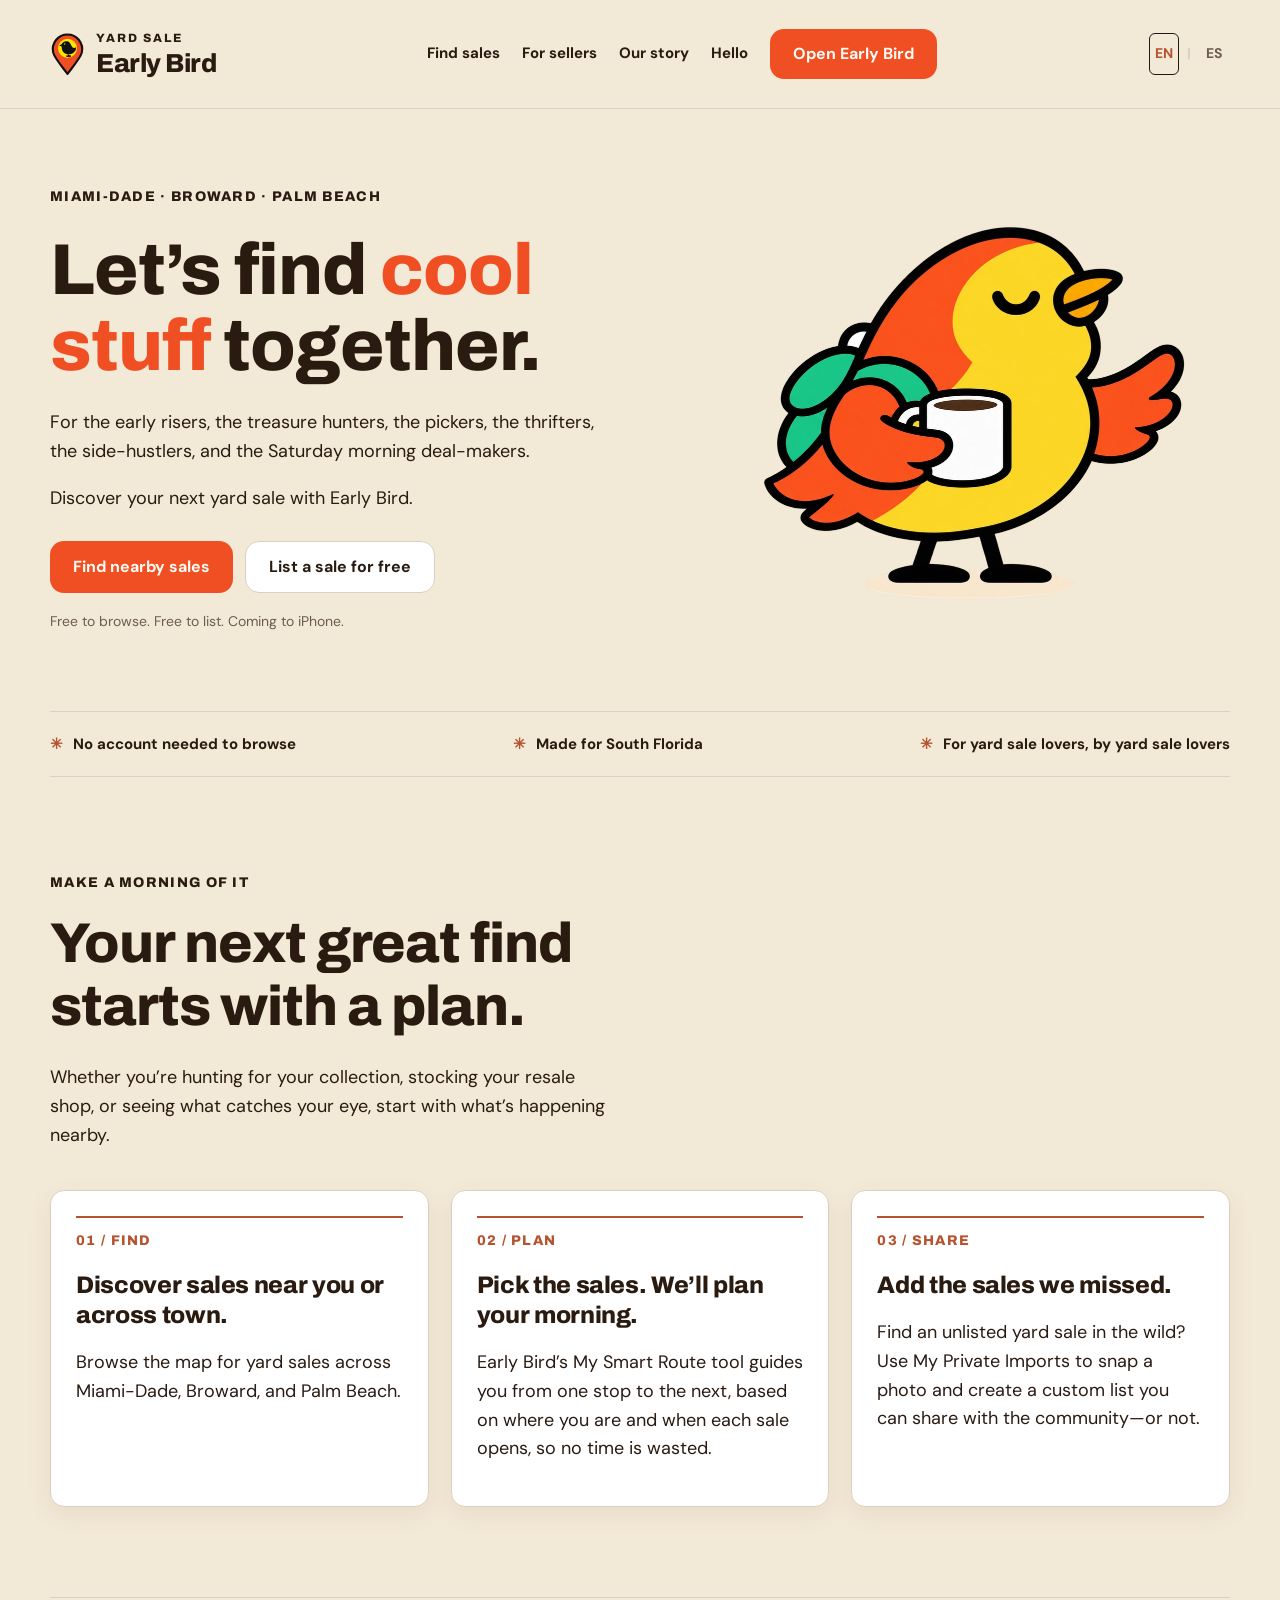
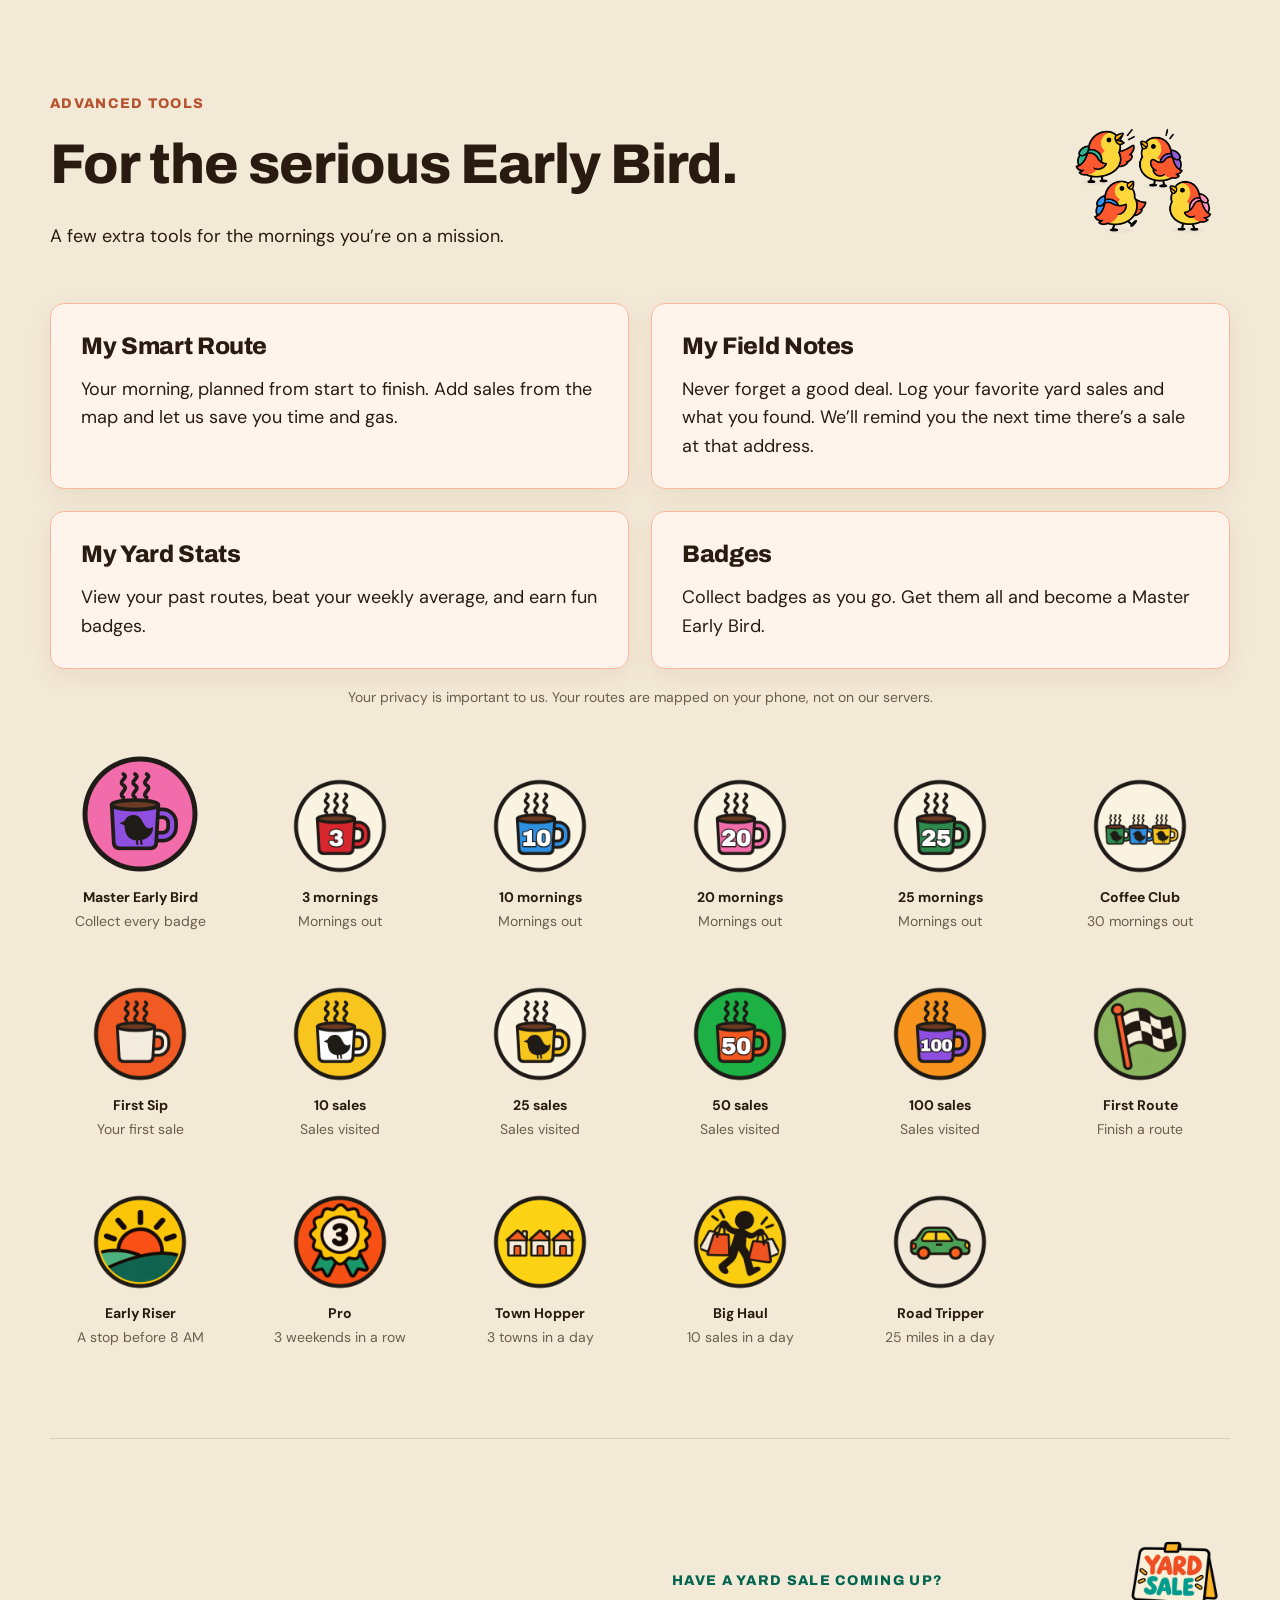
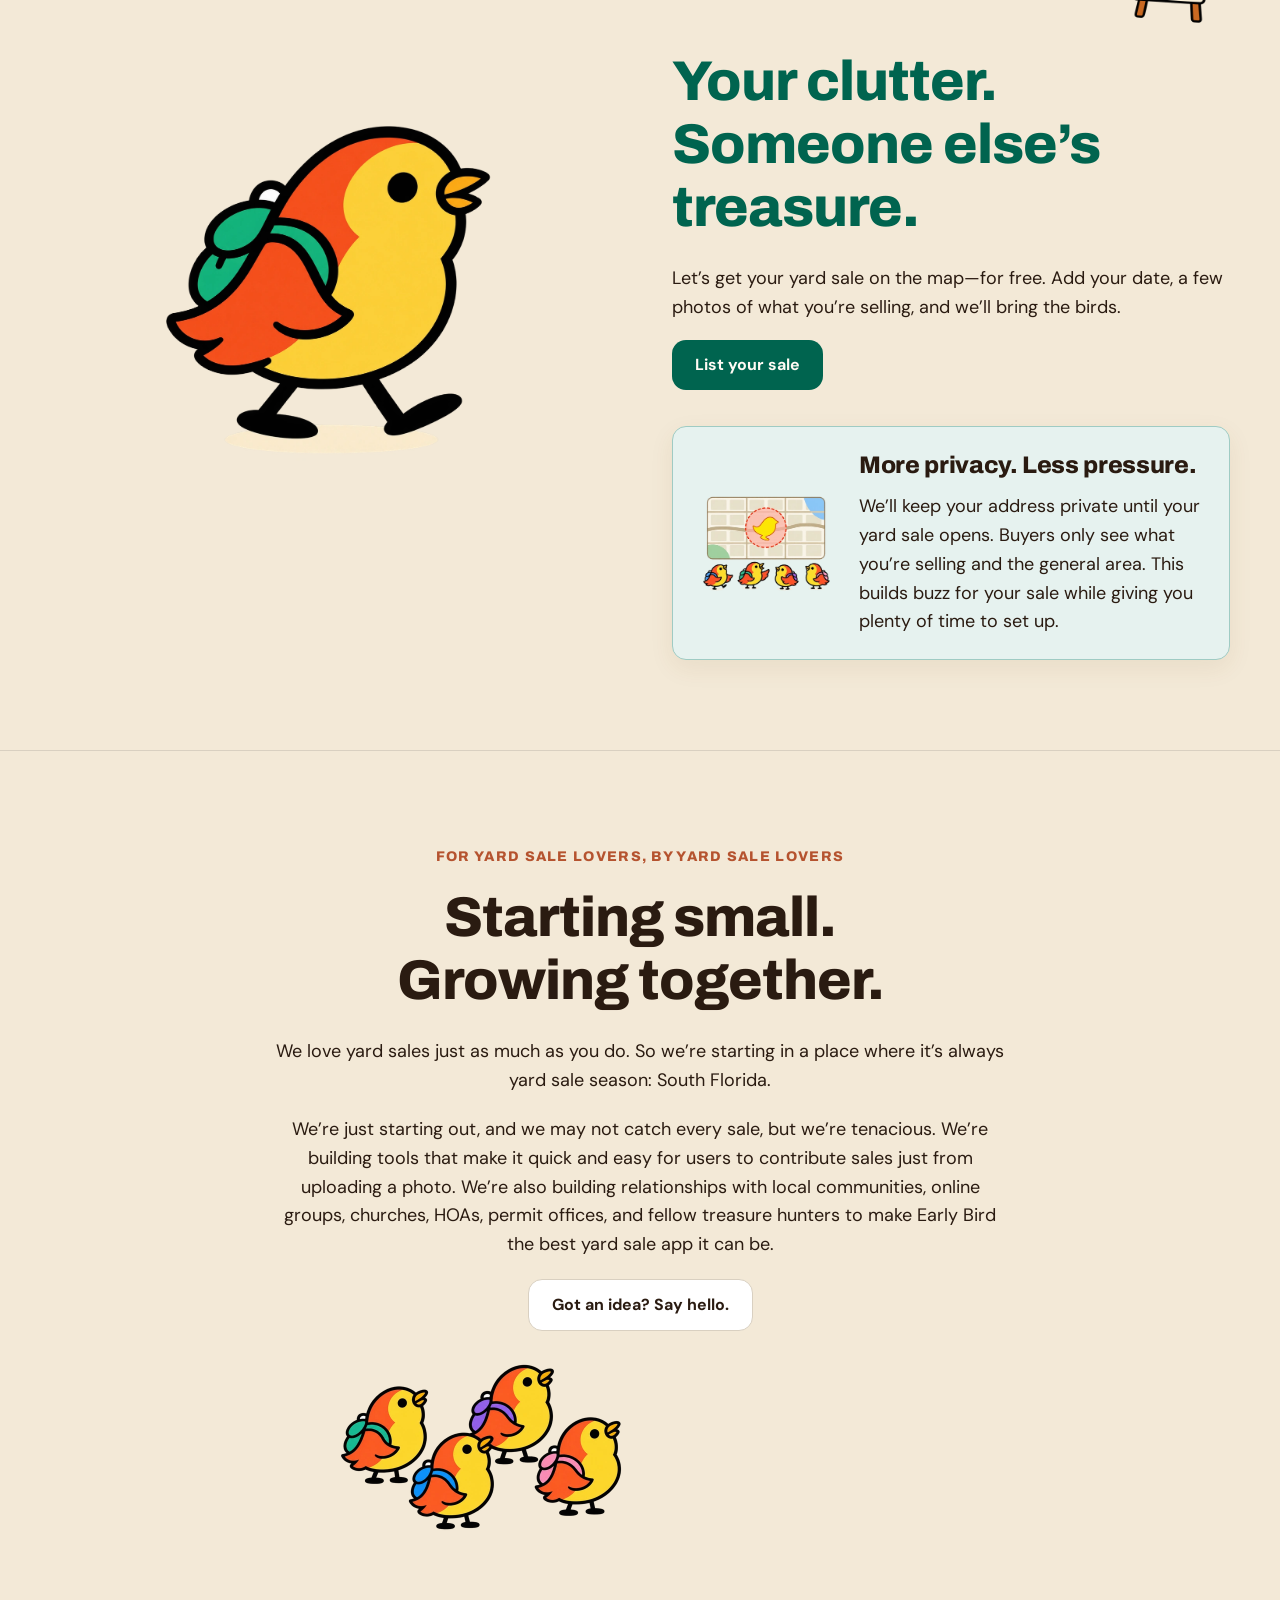
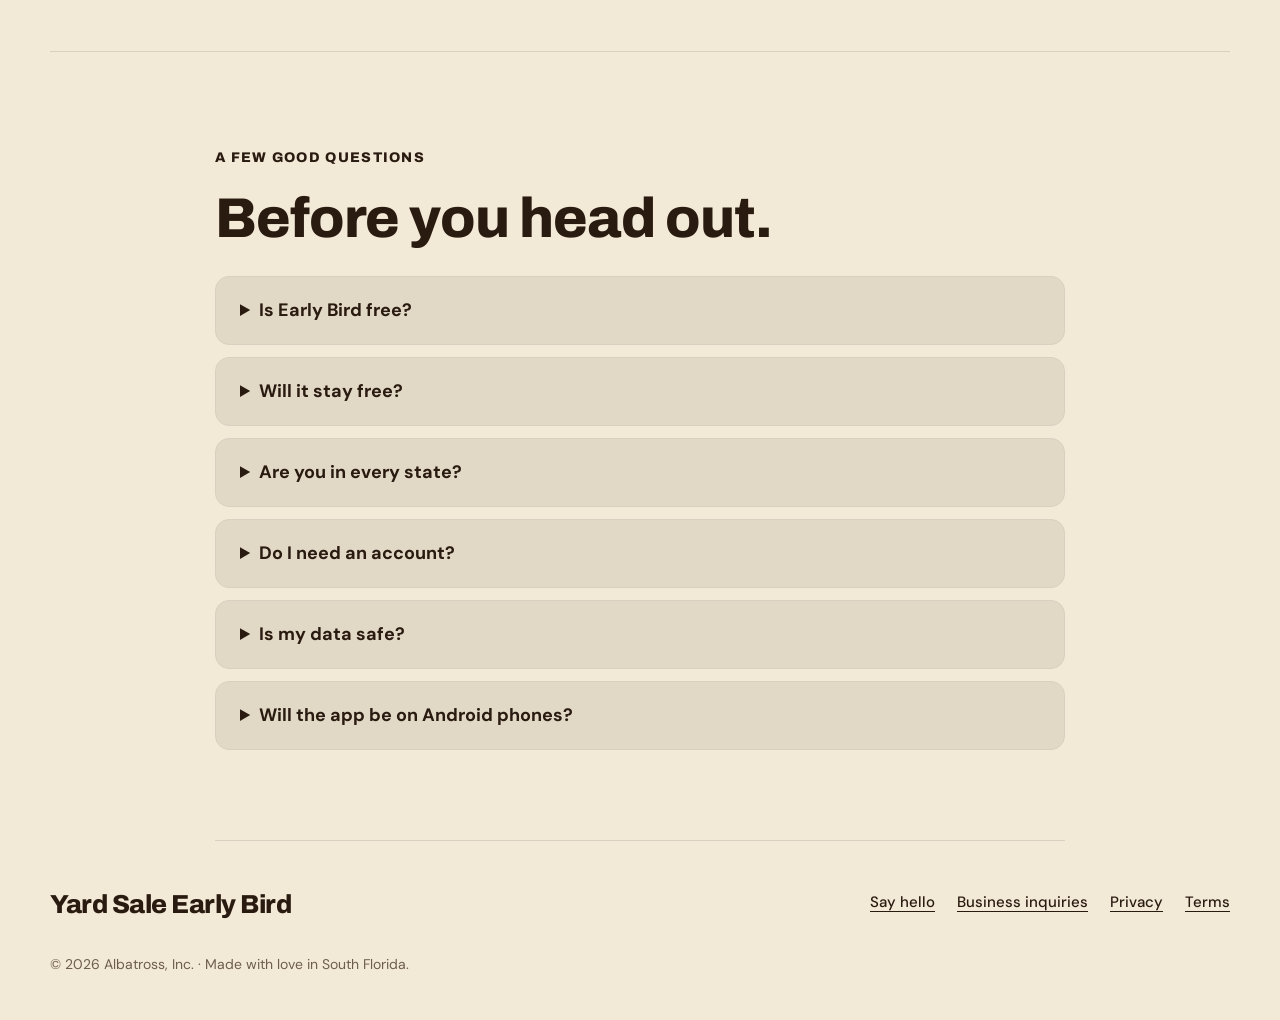
==== commit 6a08972d: "Remove free line above Say hello" ====
--- a/index.html
+++ b/index.html
@@ -1,2 +1,2 @@
 <!DOCTYPE html>
-<html lang="en"><head><meta charset="utf-8"/><meta content="width=device-width, initial-scale=1" name="viewport"/><title>Yard Sale Early Bird — Let’s find cool stuff together.</title><meta content="Discover yard sales across Miami-Dade, Broward, and Palm Beach. Free to browse and list. For yard sale lovers, by yard sale lovers." name="description"/><link href="/assets/bird-pin-one-color.svg" rel="icon"/><link href="/style.css?v=16" rel="stylesheet"/><link href="/" hreflang="en" rel="alternate"/><link href="/es/" hreflang="es" rel="alternate"/></head><body><header><nav aria-label="Main navigation"><a class="brand" href="/"><img alt="" height="80" src="/assets/sell/bird-marker.svg" width="64"/><span><small>YARD SALE</small>Early Bird</span></a><div class="navlinks"><a class="optional" href="/#buyers">Find sales</a><a class="optional" href="/#sellers">For sellers</a><a class="optional" href="/#community">Our story</a><a href="mailto:hello@yardsaleearlybird.com">Hello</a><a class="btn" href="https://early-bird-sales.lovable.app">Open Early Bird</a></div><div aria-label="Website language" class="language-toggle" role="group"><a aria-current="page" aria-label="English" href="/" hreflang="en" lang="en">EN</a><span aria-hidden="true" class="divider">|</span><a aria-label="Español" href="/es/" hreflang="es" lang="es">ES</a></div></nav></header><main><div class="wrap"><section class="hero"><div><span class="eyebrow">Miami-Dade · Broward · Palm Beach</span><h1>Let’s find <em>cool stuff</em> together.</h1><p>For the early risers, the treasure hunters, the pickers, the thrifters, the side-hustlers, and the Saturday morning deal-makers.</p><p>Discover your next yard sale with Early Bird.</p><div class="actions"><a class="btn" href="https://early-bird-sales.lovable.app">Find nearby sales</a><a class="btn secondary" href="https://early-bird-sales.lovable.app/sell">List a sale for free</a></div><p class="subnote">Free to browse. Free to list. Coming to iPhone.</p></div><div class="heroart"><img alt="Early Bird enjoying a morning coffee" height="799" src="/assets/onboarding/coffee-transparent-2x.webp" width="880"/></div></section><div class="ribbon"><span>No account needed to browse</span><span>Made for South Florida</span><span>For yard sale lovers, by yard sale lovers</span></div><section class="section" id="buyers"><span class="eyebrow">Make a morning of it</span><h2>Your next great find<br/>starts with a plan.</h2><p>Whether you’re hunting for your collection, stocking your resale shop, or seeing what catches your eye, start with what’s happening nearby.</p><div class="features"><article><span class="number">01 / FIND</span><h3>Discover sales near you or across town.</h3><p>Browse the map for yard sales across Miami-Dade, Broward, and Palm Beach.</p></article><article><span class="number">02 / PLAN</span><h3>Pick the sales. We’ll plan your morning.</h3><p>Early Bird’s My Smart Route tool guides you from one stop to the next, based on where you are and when each sale opens, so no time is wasted.</p></article><article><span class="number">03 / SHARE</span><h3>Add the sales we missed.</h3><p>Find an unlisted yard sale in the wild? Use My Private Imports to snap a photo and create a custom list you can share with the community—or not.</p></article></div></section><section class="section advanced" id="advanced-tools"><div class="advanced-intro"><div><span class="eyebrow">Advanced Tools</span><h2>For the serious Early Bird.</h2><p>A few extra tools for the mornings you’re on a mission.</p></div><img alt="Early Birds sharing a conversation" class="tools-birds" height="540" src="/assets/sell/birds-chatting.png" width="720"/></div><div class="tools-grid"><article class="tool-card"><h3>My Smart Route</h3><p>Your morning, planned from start to finish. Add sales from the map and let us save you time and gas.</p></article><article class="tool-card"><h3>My Field Notes</h3><p>Never forget a good deal. Log your favorite yard sales and what you found. We’ll remind you the next time there’s a sale at that address.</p></article><article class="tool-card"><h3>My Yard Stats</h3><p>View your past routes, beat your weekly average, and earn fun badges.</p></article><article class="tool-card"><h3>Badges</h3><p>Collect badges as you go. Get them all and become a Master Early Bird.</p></article></div><p class="tools-note">Your privacy is important to us. Your routes are mapped on your phone, not on our servers.</p><div aria-label="Achievement badges" class="badge-row badge-gallery" id="badge-gallery"><figure class="badge-master"><img alt="Master Early Bird" height="240" src="/assets/badges/master.png" width="240"/><figcaption><strong>Master Early Bird</strong><span class="badge-earning">Collect every badge</span></figcaption></figure><figure><img alt="3 mornings" height="240" src="/assets/badges/mornings-3.png" width="240"/><figcaption><strong>3 mornings</strong><span class="badge-earning">Mornings out</span></figcaption></figure><figure><img alt="10 mornings" height="240" src="/assets/badges/mornings-10.png" width="240"/><figcaption><strong>10 mornings</strong><span class="badge-earning">Mornings out</span></figcaption></figure><figure><img alt="20 mornings" height="240" src="/assets/badges/mornings-20.png" width="240"/><figcaption><strong>20 mornings</strong><span class="badge-earning">Mornings out</span></figcaption></figure><figure><img alt="25 mornings" height="240" src="/assets/badges/mornings-25.png" width="240"/><figcaption><strong>25 mornings</strong><span class="badge-earning">Mornings out</span></figcaption></figure><figure><img alt="Coffee Club" height="240" src="/assets/badges/coffee-club.png" width="240"/><figcaption><strong>Coffee Club</strong><span class="badge-earning">30 mornings out</span></figcaption></figure><figure><img alt="First Sip" height="240" src="/assets/badges/first-sip.png" width="240"/><figcaption><strong>First Sip</strong><span class="badge-earning">Your first sale</span></figcaption></figure><figure><img alt="10 sales" height="240" src="/assets/badges/sales-10.png" width="240"/><figcaption><strong>10 sales</strong><span class="badge-earning">Sales visited</span></figcaption></figure><figure><img alt="25 sales" height="240" src="/assets/badges/sales-25.png" width="240"/><figcaption><strong>25 sales</strong><span class="badge-earning">Sales visited</span></figcaption></figure><figure><img alt="50 sales" height="240" src="/assets/badges/sales-50.png" width="240"/><figcaption><strong>50 sales</strong><span class="badge-earning">Sales visited</span></figcaption></figure><figure><img alt="100 sales" height="240" src="/assets/badges/sales-100.png" width="240"/><figcaption><strong>100 sales</strong><span class="badge-earning">Sales visited</span></figcaption></figure><figure><img alt="First Route" height="240" src="/assets/badges/first-route.png" width="240"/><figcaption><strong>First Route</strong><span class="badge-earning">Finish a route</span></figcaption></figure><figure><img alt="Early Riser" height="240" src="/assets/badges/early-riser.png" width="240"/><figcaption><strong>Early Riser</strong><span class="badge-earning">A stop before 8 AM</span></figcaption></figure><figure><img alt="Pro" height="240" src="/assets/badges/pro.png" width="240"/><figcaption><strong>Pro</strong><span class="badge-earning">3 weekends in a row</span></figcaption></figure><figure><img alt="Town Hopper" height="240" src="/assets/badges/town-hopper.png" width="240"/><figcaption><strong>Town Hopper</strong><span class="badge-earning">3 towns in a day</span></figcaption></figure><figure><img alt="Big Haul" height="240" src="/assets/badges/big-haul.png" width="240"/><figcaption><strong>Big Haul</strong><span class="badge-earning">10 sales in a day</span></figcaption></figure><figure><img alt="Road Tripper" height="240" src="/assets/badges/road-tripper.png" width="240"/><figcaption><strong>Road Tripper</strong><span class="badge-earning">25 miles in a day</span></figcaption></figure></div></section></div><section class="section seller" id="sellers"><div class="wrap split"><div><img alt="Early Bird heading out with a backpack" height="897" src="/assets/onboarding/walking-transparent-2x.webp" width="1000"/></div><div><div class="seller-kicker"><span class="eyebrow greenText">Have a yard sale coming up?</span><img alt="Hand-painted Yard Sale sign" class="sale-sign" height="520" src="/assets/sell/sign-en.png" width="520"/></div><h2>Your clutter.<br/>Someone else’s treasure.</h2><p>Let’s get your yard sale on the map—for free. Add your date, a few photos of what you’re selling, and we’ll bring the birds.</p><a class="btn green" href="https://early-bird-sales.lovable.app/sell">List your sale</a><div class="privacybox"><div class="privacy-map"><img alt="An approximate sale area on a map" height="255" src="/assets/onboarding/privacy-transparent-2x.webp" width="360"/></div><div><h3>More privacy. Less pressure.</h3><p>We’ll keep your address private until your yard sale opens. Buyers only see what you’re selling and the general area. This builds buzz for your sale while giving you plenty of time to set up.</p></div></div></div></div></section><div class="wrap"><section class="section community" id="community"><span class="eyebrow">For yard sale lovers, by yard sale lovers</span><h2>Starting small.<br/>Growing together.</h2><p>We love yard sales just as much as you do. So we’re starting in a place where it’s always yard sale season: South Florida.</p><p>We’re just starting out, and we may not catch every sale, but we’re tenacious. We’re building tools that make it quick and easy for users to contribute sales just from uploading a photo. We’re also building relationships with local communities, online groups, churches, HOAs, permit offices, and fellow treasure hunters to make Early Bird the best yard sale app it can be.</p><p>Browsing and listing are free.</p><a class="btn secondary" href="mailto:hello@yardsaleearlybird.com?subject=Hello+Early+Bird">Got an idea? Say hello.</a><img alt="Four Early Birds looking up toward the Got an idea button" class="looking-up" height="480" src="/assets/onboarding/friends-transparent-2x.webp" width="640"/></section><section class="section faq" id="faq"><span class="eyebrow">A few good questions</span><h2>Before you head out.</h2><details><summary>Is Early Bird free?</summary><p>Yes. Browsing the map and listing a sale are free. Use it, enjoy it, share it with your friends.</p></details><details><summary>Will it stay free?</summary><p>Access to the map and lists will remain free. However, as we scale and grow our advanced tools, we will have to start charging a few bucks per month to cover server costs. When that time comes, we’ll send you a notification. Early adopters will naturally receive the OG discounted rate—and a badge.</p></details><details><summary>Are you in every state?</summary><p>We’re starting in Miami-Dade, Broward, and Palm Beach counties. This is home for us, and it’s also one of the most concentrated yard sale markets in the country. So if we can make it here, we can make it anywhere.</p></details><details><summary>Do I need an account?</summary><p>Not to browse the map. To list a sale or use advanced tools, you must sign in with your email.</p></details><details><summary>Is my data safe?</summary><p>Yes. We only collect what we need. Your email signs you in. Photo text-reading and visit history stay under your control. We don’t track and we don’t sell your information. The Privacy Policy explains it all in detail.</p></details><details><summary>Will the app be on Android phones?</summary><p>Probably. As with all startups, it depends on demand, but we’d love to be.</p></details></section></div></main><footer class="wrap"><div class="footrow"><a class="brand" href="/">Yard Sale Early Bird</a><div class="footlinks"><a href="mailto:hello@yardsaleearlybird.com">Say hello</a><a href="mailto:sales@yardsaleearlybird.com">Business inquiries</a><a href="/privacy" hreflang="en">Privacy</a><a href="/terms" hreflang="en">Terms</a></div></div><p class="legalnote">© 2026 Albatross, Inc. · Made with love in South Florida.</p></footer></body></html>+<html lang="en"><head><meta charset="utf-8"/><meta content="width=device-width, initial-scale=1" name="viewport"/><title>Yard Sale Early Bird — Let’s find cool stuff together.</title><meta content="Discover yard sales across Miami-Dade, Broward, and Palm Beach. Free to browse and list. For yard sale lovers, by yard sale lovers." name="description"/><link href="/assets/bird-pin-one-color.svg" rel="icon"/><link href="/style.css?v=16" rel="stylesheet"/><link href="/" hreflang="en" rel="alternate"/><link href="/es/" hreflang="es" rel="alternate"/></head><body><header><nav aria-label="Main navigation"><a class="brand" href="/"><img alt="" height="80" src="/assets/sell/bird-marker.svg" width="64"/><span><small>YARD SALE</small>Early Bird</span></a><div class="navlinks"><a class="optional" href="/#buyers">Find sales</a><a class="optional" href="/#sellers">For sellers</a><a class="optional" href="/#community">Our story</a><a href="mailto:hello@yardsaleearlybird.com">Hello</a><a class="btn" href="https://early-bird-sales.lovable.app">Open Early Bird</a></div><div aria-label="Website language" class="language-toggle" role="group"><a aria-current="page" aria-label="English" href="/" hreflang="en" lang="en">EN</a><span aria-hidden="true" class="divider">|</span><a aria-label="Español" href="/es/" hreflang="es" lang="es">ES</a></div></nav></header><main><div class="wrap"><section class="hero"><div><span class="eyebrow">Miami-Dade · Broward · Palm Beach</span><h1>Let’s find <em>cool stuff</em> together.</h1><p>For the early risers, the treasure hunters, the pickers, the thrifters, the side-hustlers, and the Saturday morning deal-makers.</p><p>Discover your next yard sale with Early Bird.</p><div class="actions"><a class="btn" href="https://early-bird-sales.lovable.app">Find nearby sales</a><a class="btn secondary" href="https://early-bird-sales.lovable.app/sell">List a sale for free</a></div><p class="subnote">Free to browse. Free to list. Coming to iPhone.</p></div><div class="heroart"><img alt="Early Bird enjoying a morning coffee" height="799" src="/assets/onboarding/coffee-transparent-2x.webp" width="880"/></div></section><div class="ribbon"><span>No account needed to browse</span><span>Made for South Florida</span><span>For yard sale lovers, by yard sale lovers</span></div><section class="section" id="buyers"><span class="eyebrow">Make a morning of it</span><h2>Your next great find<br/>starts with a plan.</h2><p>Whether you’re hunting for your collection, stocking your resale shop, or seeing what catches your eye, start with what’s happening nearby.</p><div class="features"><article><span class="number">01 / FIND</span><h3>Discover sales near you or across town.</h3><p>Browse the map for yard sales across Miami-Dade, Broward, and Palm Beach.</p></article><article><span class="number">02 / PLAN</span><h3>Pick the sales. We’ll plan your morning.</h3><p>Early Bird’s My Smart Route tool guides you from one stop to the next, based on where you are and when each sale opens, so no time is wasted.</p></article><article><span class="number">03 / SHARE</span><h3>Add the sales we missed.</h3><p>Find an unlisted yard sale in the wild? Use My Private Imports to snap a photo and create a custom list you can share with the community—or not.</p></article></div></section><section class="section advanced" id="advanced-tools"><div class="advanced-intro"><div><span class="eyebrow">Advanced Tools</span><h2>For the serious Early Bird.</h2><p>A few extra tools for the mornings you’re on a mission.</p></div><img alt="Early Birds sharing a conversation" class="tools-birds" height="540" src="/assets/sell/birds-chatting.png" width="720"/></div><div class="tools-grid"><article class="tool-card"><h3>My Smart Route</h3><p>Your morning, planned from start to finish. Add sales from the map and let us save you time and gas.</p></article><article class="tool-card"><h3>My Field Notes</h3><p>Never forget a good deal. Log your favorite yard sales and what you found. We’ll remind you the next time there’s a sale at that address.</p></article><article class="tool-card"><h3>My Yard Stats</h3><p>View your past routes, beat your weekly average, and earn fun badges.</p></article><article class="tool-card"><h3>Badges</h3><p>Collect badges as you go. Get them all and become a Master Early Bird.</p></article></div><p class="tools-note">Your privacy is important to us. Your routes are mapped on your phone, not on our servers.</p><div aria-label="Achievement badges" class="badge-row badge-gallery" id="badge-gallery"><figure class="badge-master"><img alt="Master Early Bird" height="240" src="/assets/badges/master.png" width="240"/><figcaption><strong>Master Early Bird</strong><span class="badge-earning">Collect every badge</span></figcaption></figure><figure><img alt="3 mornings" height="240" src="/assets/badges/mornings-3.png" width="240"/><figcaption><strong>3 mornings</strong><span class="badge-earning">Mornings out</span></figcaption></figure><figure><img alt="10 mornings" height="240" src="/assets/badges/mornings-10.png" width="240"/><figcaption><strong>10 mornings</strong><span class="badge-earning">Mornings out</span></figcaption></figure><figure><img alt="20 mornings" height="240" src="/assets/badges/mornings-20.png" width="240"/><figcaption><strong>20 mornings</strong><span class="badge-earning">Mornings out</span></figcaption></figure><figure><img alt="25 mornings" height="240" src="/assets/badges/mornings-25.png" width="240"/><figcaption><strong>25 mornings</strong><span class="badge-earning">Mornings out</span></figcaption></figure><figure><img alt="Coffee Club" height="240" src="/assets/badges/coffee-club.png" width="240"/><figcaption><strong>Coffee Club</strong><span class="badge-earning">30 mornings out</span></figcaption></figure><figure><img alt="First Sip" height="240" src="/assets/badges/first-sip.png" width="240"/><figcaption><strong>First Sip</strong><span class="badge-earning">Your first sale</span></figcaption></figure><figure><img alt="10 sales" height="240" src="/assets/badges/sales-10.png" width="240"/><figcaption><strong>10 sales</strong><span class="badge-earning">Sales visited</span></figcaption></figure><figure><img alt="25 sales" height="240" src="/assets/badges/sales-25.png" width="240"/><figcaption><strong>25 sales</strong><span class="badge-earning">Sales visited</span></figcaption></figure><figure><img alt="50 sales" height="240" src="/assets/badges/sales-50.png" width="240"/><figcaption><strong>50 sales</strong><span class="badge-earning">Sales visited</span></figcaption></figure><figure><img alt="100 sales" height="240" src="/assets/badges/sales-100.png" width="240"/><figcaption><strong>100 sales</strong><span class="badge-earning">Sales visited</span></figcaption></figure><figure><img alt="First Route" height="240" src="/assets/badges/first-route.png" width="240"/><figcaption><strong>First Route</strong><span class="badge-earning">Finish a route</span></figcaption></figure><figure><img alt="Early Riser" height="240" src="/assets/badges/early-riser.png" width="240"/><figcaption><strong>Early Riser</strong><span class="badge-earning">A stop before 8 AM</span></figcaption></figure><figure><img alt="Pro" height="240" src="/assets/badges/pro.png" width="240"/><figcaption><strong>Pro</strong><span class="badge-earning">3 weekends in a row</span></figcaption></figure><figure><img alt="Town Hopper" height="240" src="/assets/badges/town-hopper.png" width="240"/><figcaption><strong>Town Hopper</strong><span class="badge-earning">3 towns in a day</span></figcaption></figure><figure><img alt="Big Haul" height="240" src="/assets/badges/big-haul.png" width="240"/><figcaption><strong>Big Haul</strong><span class="badge-earning">10 sales in a day</span></figcaption></figure><figure><img alt="Road Tripper" height="240" src="/assets/badges/road-tripper.png" width="240"/><figcaption><strong>Road Tripper</strong><span class="badge-earning">25 miles in a day</span></figcaption></figure></div></section></div><section class="section seller" id="sellers"><div class="wrap split"><div><img alt="Early Bird heading out with a backpack" height="897" src="/assets/onboarding/walking-transparent-2x.webp" width="1000"/></div><div><div class="seller-kicker"><span class="eyebrow greenText">Have a yard sale coming up?</span><img alt="Hand-painted Yard Sale sign" class="sale-sign" height="520" src="/assets/sell/sign-en.png" width="520"/></div><h2>Your clutter.<br/>Someone else’s treasure.</h2><p>Let’s get your yard sale on the map—for free. Add your date, a few photos of what you’re selling, and we’ll bring the birds.</p><a class="btn green" href="https://early-bird-sales.lovable.app/sell">List your sale</a><div class="privacybox"><div class="privacy-map"><img alt="An approximate sale area on a map" height="255" src="/assets/onboarding/privacy-transparent-2x.webp" width="360"/></div><div><h3>More privacy. Less pressure.</h3><p>We’ll keep your address private until your yard sale opens. Buyers only see what you’re selling and the general area. This builds buzz for your sale while giving you plenty of time to set up.</p></div></div></div></div></section><div class="wrap"><section class="section community" id="community"><span class="eyebrow">For yard sale lovers, by yard sale lovers</span><h2>Starting small.<br/>Growing together.</h2><p>We love yard sales just as much as you do. So we’re starting in a place where it’s always yard sale season: South Florida.</p><p>We’re just starting out, and we may not catch every sale, but we’re tenacious. We’re building tools that make it quick and easy for users to contribute sales just from uploading a photo. We’re also building relationships with local communities, online groups, churches, HOAs, permit offices, and fellow treasure hunters to make Early Bird the best yard sale app it can be.</p><a class="btn secondary" href="mailto:hello@yardsaleearlybird.com?subject=Hello+Early+Bird">Got an idea? Say hello.</a><img alt="Four Early Birds looking up toward the Got an idea button" class="looking-up" height="480" src="/assets/onboarding/friends-transparent-2x.webp" width="640"/></section><section class="section faq" id="faq"><span class="eyebrow">A few good questions</span><h2>Before you head out.</h2><details><summary>Is Early Bird free?</summary><p>Yes. Browsing the map and listing a sale are free. Use it, enjoy it, share it with your friends.</p></details><details><summary>Will it stay free?</summary><p>Access to the map and lists will remain free. However, as we scale and grow our advanced tools, we will have to start charging a few bucks per month to cover server costs. When that time comes, we’ll send you a notification. Early adopters will naturally receive the OG discounted rate—and a badge.</p></details><details><summary>Are you in every state?</summary><p>We’re starting in Miami-Dade, Broward, and Palm Beach counties. This is home for us, and it’s also one of the most concentrated yard sale markets in the country. So if we can make it here, we can make it anywhere.</p></details><details><summary>Do I need an account?</summary><p>Not to browse the map. To list a sale or use advanced tools, you must sign in with your email.</p></details><details><summary>Is my data safe?</summary><p>Yes. We only collect what we need. Your email signs you in. Photo text-reading and visit history stay under your control. We don’t track and we don’t sell your information. The Privacy Policy explains it all in detail.</p></details><details><summary>Will the app be on Android phones?</summary><p>Probably. As with all startups, it depends on demand, but we’d love to be.</p></details></section></div></main><footer class="wrap"><div class="footrow"><a class="brand" href="/">Yard Sale Early Bird</a><div class="footlinks"><a href="mailto:hello@yardsaleearlybird.com">Say hello</a><a href="mailto:sales@yardsaleearlybird.com">Business inquiries</a><a href="/privacy" hreflang="en">Privacy</a><a href="/terms" hreflang="en">Terms</a></div></div><p class="legalnote">© 2026 Albatross, Inc. · Made with love in South Florida.</p></footer></body></html>
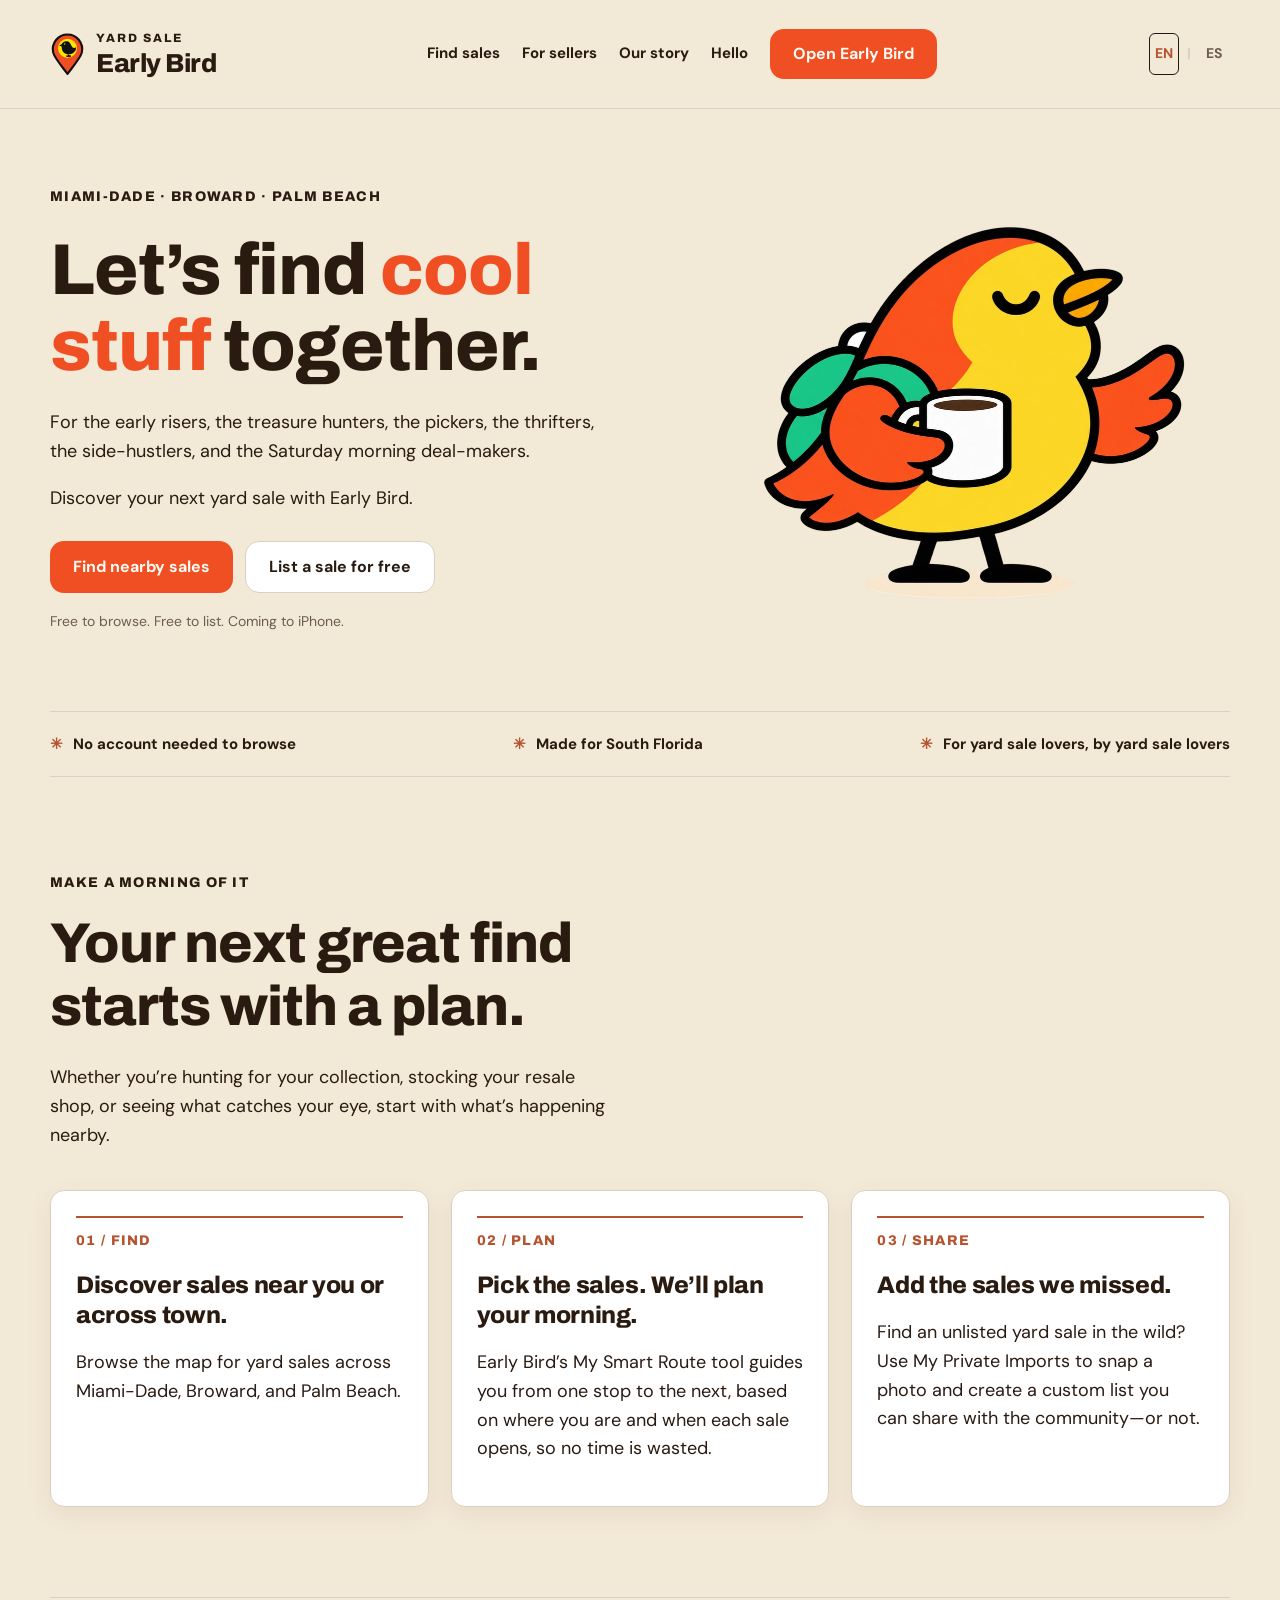
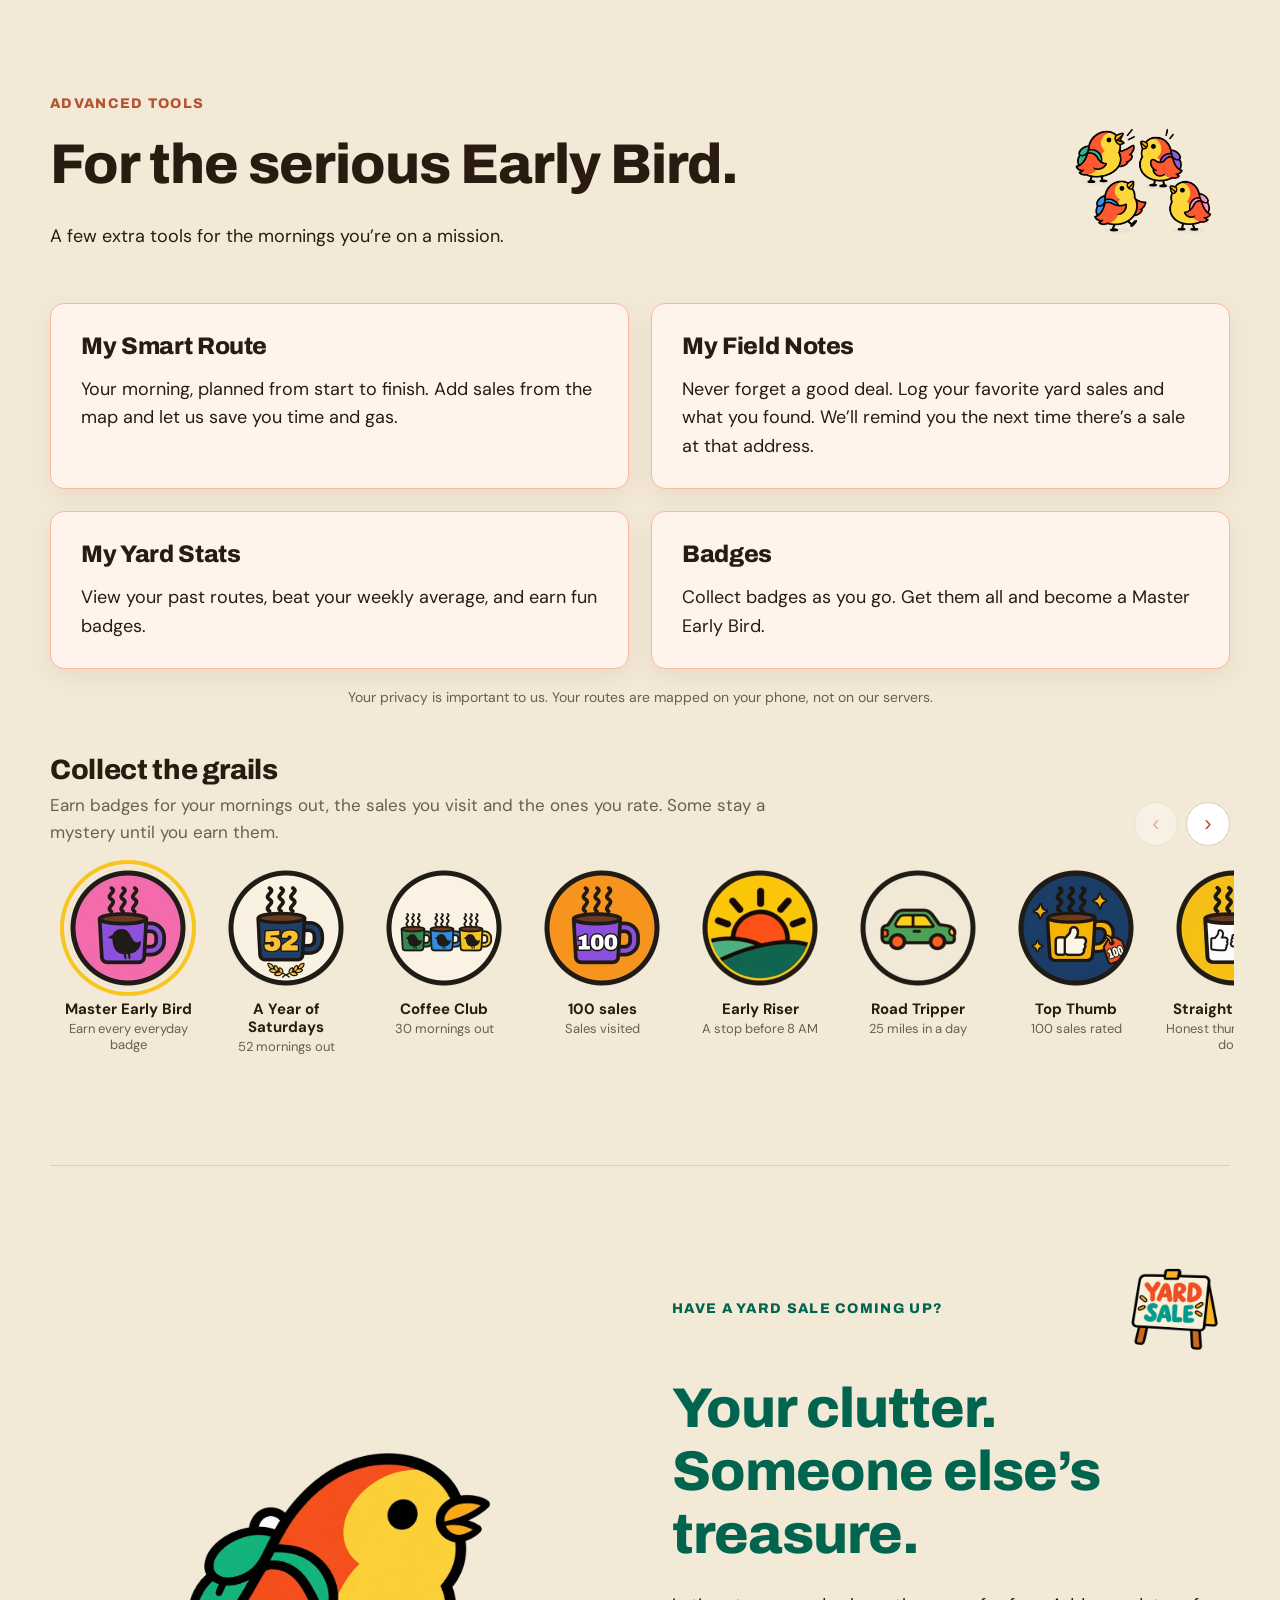
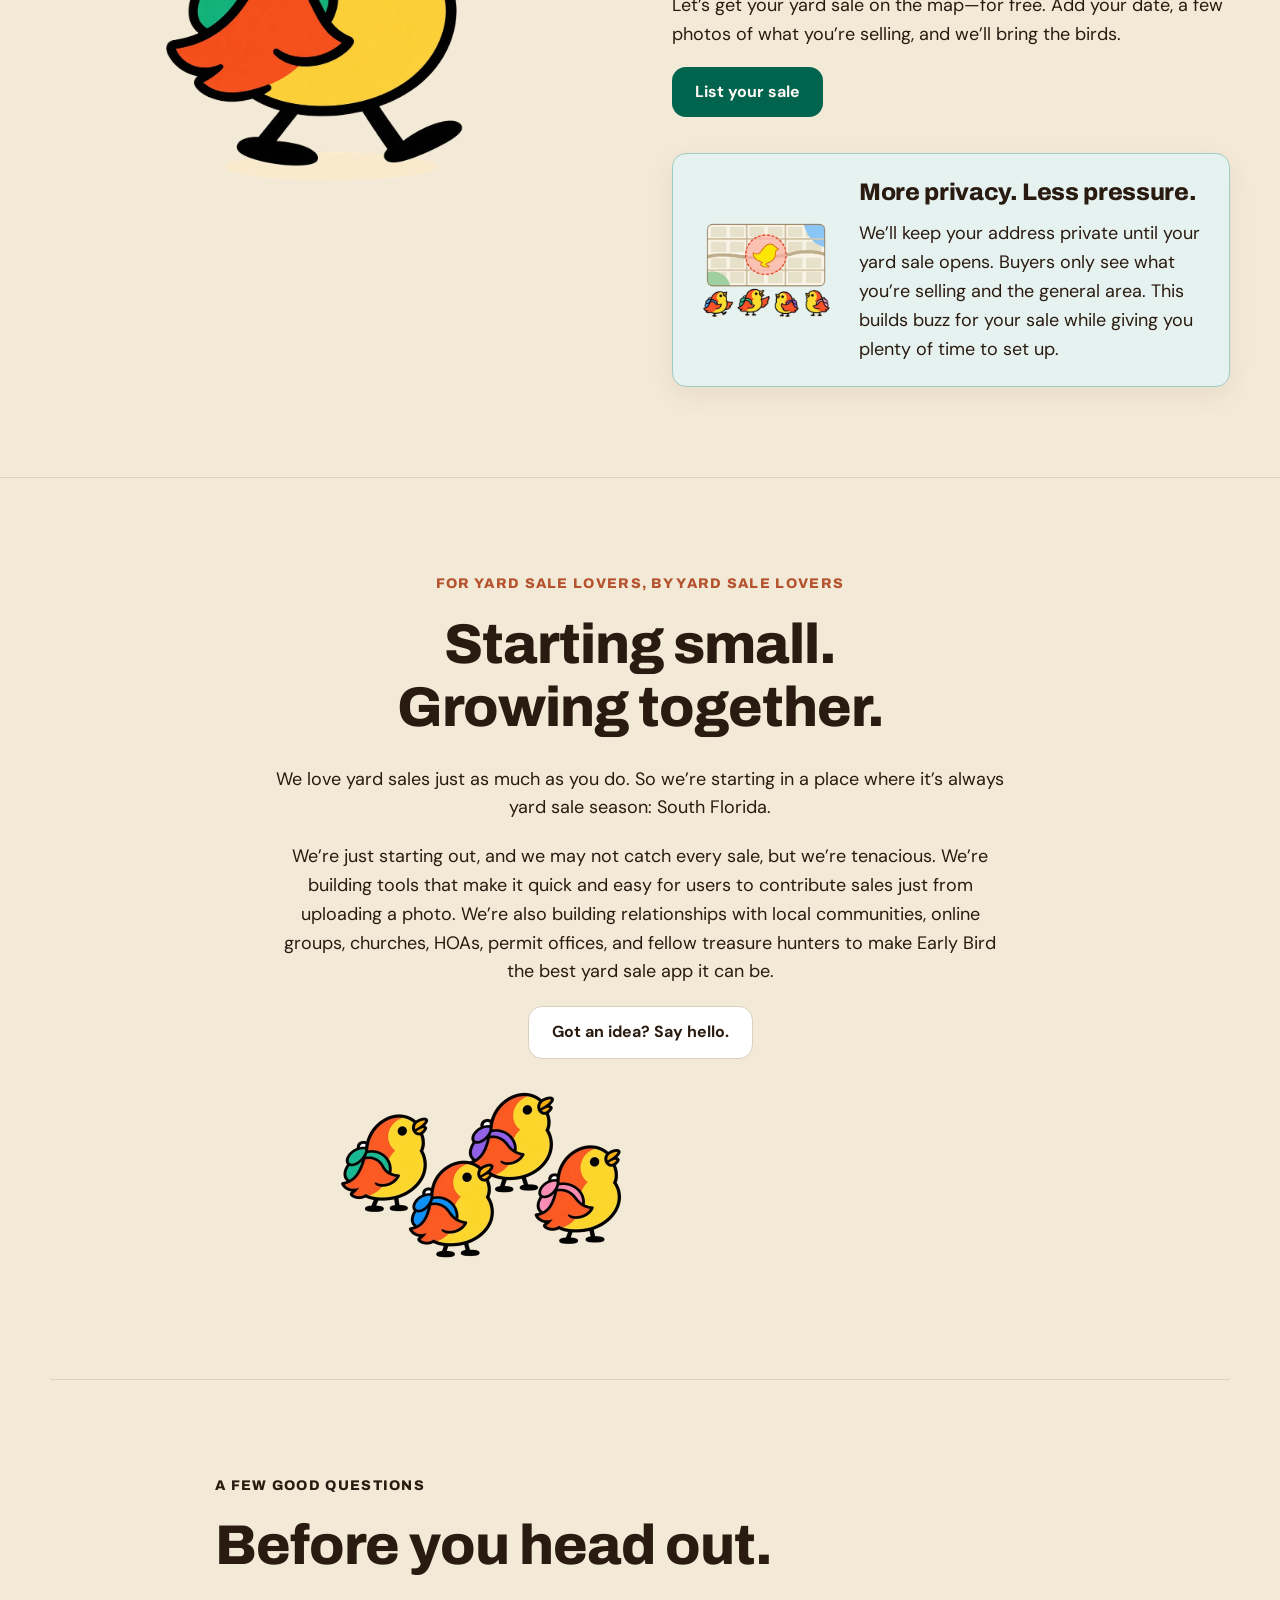
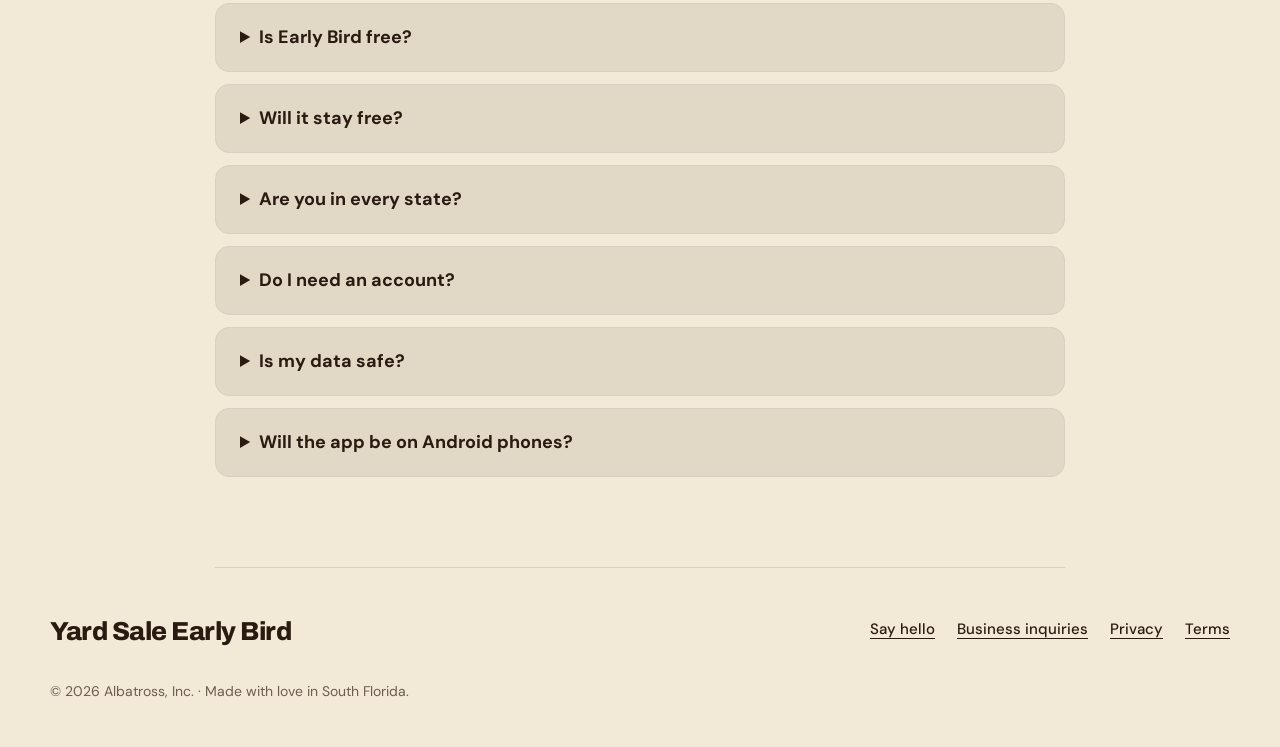
==== commit 8abdb98a: "Badge slider" ====
--- a/index.html
+++ b/index.html
@@ -1,2 +1,2 @@
 <!DOCTYPE html>
-<html lang="en"><head><meta charset="utf-8"/><meta content="width=device-width, initial-scale=1" name="viewport"/><title>Yard Sale Early Bird — Let’s find cool stuff together.</title><meta content="Discover yard sales across Miami-Dade, Broward, and Palm Beach. Free to browse and list. For yard sale lovers, by yard sale lovers." name="description"/><link href="/assets/bird-pin-one-color.svg" rel="icon"/><link href="/style.css?v=16" rel="stylesheet"/><link href="/" hreflang="en" rel="alternate"/><link href="/es/" hreflang="es" rel="alternate"/></head><body><header><nav aria-label="Main navigation"><a class="brand" href="/"><img alt="" height="80" src="/assets/sell/bird-marker.svg" width="64"/><span><small>YARD SALE</small>Early Bird</span></a><div class="navlinks"><a class="optional" href="/#buyers">Find sales</a><a class="optional" href="/#sellers">For sellers</a><a class="optional" href="/#community">Our story</a><a href="mailto:hello@yardsaleearlybird.com">Hello</a><a class="btn" href="https://early-bird-sales.lovable.app">Open Early Bird</a></div><div aria-label="Website language" class="language-toggle" role="group"><a aria-current="page" aria-label="English" href="/" hreflang="en" lang="en">EN</a><span aria-hidden="true" class="divider">|</span><a aria-label="Español" href="/es/" hreflang="es" lang="es">ES</a></div></nav></header><main><div class="wrap"><section class="hero"><div><span class="eyebrow">Miami-Dade · Broward · Palm Beach</span><h1>Let’s find <em>cool stuff</em> together.</h1><p>For the early risers, the treasure hunters, the pickers, the thrifters, the side-hustlers, and the Saturday morning deal-makers.</p><p>Discover your next yard sale with Early Bird.</p><div class="actions"><a class="btn" href="https://early-bird-sales.lovable.app">Find nearby sales</a><a class="btn secondary" href="https://early-bird-sales.lovable.app/sell">List a sale for free</a></div><p class="subnote">Free to browse. Free to list. Coming to iPhone.</p></div><div class="heroart"><img alt="Early Bird enjoying a morning coffee" height="799" src="/assets/onboarding/coffee-transparent-2x.webp" width="880"/></div></section><div class="ribbon"><span>No account needed to browse</span><span>Made for South Florida</span><span>For yard sale lovers, by yard sale lovers</span></div><section class="section" id="buyers"><span class="eyebrow">Make a morning of it</span><h2>Your next great find<br/>starts with a plan.</h2><p>Whether you’re hunting for your collection, stocking your resale shop, or seeing what catches your eye, start with what’s happening nearby.</p><div class="features"><article><span class="number">01 / FIND</span><h3>Discover sales near you or across town.</h3><p>Browse the map for yard sales across Miami-Dade, Broward, and Palm Beach.</p></article><article><span class="number">02 / PLAN</span><h3>Pick the sales. We’ll plan your morning.</h3><p>Early Bird’s My Smart Route tool guides you from one stop to the next, based on where you are and when each sale opens, so no time is wasted.</p></article><article><span class="number">03 / SHARE</span><h3>Add the sales we missed.</h3><p>Find an unlisted yard sale in the wild? Use My Private Imports to snap a photo and create a custom list you can share with the community—or not.</p></article></div></section><section class="section advanced" id="advanced-tools"><div class="advanced-intro"><div><span class="eyebrow">Advanced Tools</span><h2>For the serious Early Bird.</h2><p>A few extra tools for the mornings you’re on a mission.</p></div><img alt="Early Birds sharing a conversation" class="tools-birds" height="540" src="/assets/sell/birds-chatting.png" width="720"/></div><div class="tools-grid"><article class="tool-card"><h3>My Smart Route</h3><p>Your morning, planned from start to finish. Add sales from the map and let us save you time and gas.</p></article><article class="tool-card"><h3>My Field Notes</h3><p>Never forget a good deal. Log your favorite yard sales and what you found. We’ll remind you the next time there’s a sale at that address.</p></article><article class="tool-card"><h3>My Yard Stats</h3><p>View your past routes, beat your weekly average, and earn fun badges.</p></article><article class="tool-card"><h3>Badges</h3><p>Collect badges as you go. Get them all and become a Master Early Bird.</p></article></div><p class="tools-note">Your privacy is important to us. Your routes are mapped on your phone, not on our servers.</p><div aria-label="Achievement badges" class="badge-row badge-gallery" id="badge-gallery"><figure class="badge-master"><img alt="Master Early Bird" height="240" src="/assets/badges/master.png" width="240"/><figcaption><strong>Master Early Bird</strong><span class="badge-earning">Collect every badge</span></figcaption></figure><figure><img alt="3 mornings" height="240" src="/assets/badges/mornings-3.png" width="240"/><figcaption><strong>3 mornings</strong><span class="badge-earning">Mornings out</span></figcaption></figure><figure><img alt="10 mornings" height="240" src="/assets/badges/mornings-10.png" width="240"/><figcaption><strong>10 mornings</strong><span class="badge-earning">Mornings out</span></figcaption></figure><figure><img alt="20 mornings" height="240" src="/assets/badges/mornings-20.png" width="240"/><figcaption><strong>20 mornings</strong><span class="badge-earning">Mornings out</span></figcaption></figure><figure><img alt="25 mornings" height="240" src="/assets/badges/mornings-25.png" width="240"/><figcaption><strong>25 mornings</strong><span class="badge-earning">Mornings out</span></figcaption></figure><figure><img alt="Coffee Club" height="240" src="/assets/badges/coffee-club.png" width="240"/><figcaption><strong>Coffee Club</strong><span class="badge-earning">30 mornings out</span></figcaption></figure><figure><img alt="First Sip" height="240" src="/assets/badges/first-sip.png" width="240"/><figcaption><strong>First Sip</strong><span class="badge-earning">Your first sale</span></figcaption></figure><figure><img alt="10 sales" height="240" src="/assets/badges/sales-10.png" width="240"/><figcaption><strong>10 sales</strong><span class="badge-earning">Sales visited</span></figcaption></figure><figure><img alt="25 sales" height="240" src="/assets/badges/sales-25.png" width="240"/><figcaption><strong>25 sales</strong><span class="badge-earning">Sales visited</span></figcaption></figure><figure><img alt="50 sales" height="240" src="/assets/badges/sales-50.png" width="240"/><figcaption><strong>50 sales</strong><span class="badge-earning">Sales visited</span></figcaption></figure><figure><img alt="100 sales" height="240" src="/assets/badges/sales-100.png" width="240"/><figcaption><strong>100 sales</strong><span class="badge-earning">Sales visited</span></figcaption></figure><figure><img alt="First Route" height="240" src="/assets/badges/first-route.png" width="240"/><figcaption><strong>First Route</strong><span class="badge-earning">Finish a route</span></figcaption></figure><figure><img alt="Early Riser" height="240" src="/assets/badges/early-riser.png" width="240"/><figcaption><strong>Early Riser</strong><span class="badge-earning">A stop before 8 AM</span></figcaption></figure><figure><img alt="Pro" height="240" src="/assets/badges/pro.png" width="240"/><figcaption><strong>Pro</strong><span class="badge-earning">3 weekends in a row</span></figcaption></figure><figure><img alt="Town Hopper" height="240" src="/assets/badges/town-hopper.png" width="240"/><figcaption><strong>Town Hopper</strong><span class="badge-earning">3 towns in a day</span></figcaption></figure><figure><img alt="Big Haul" height="240" src="/assets/badges/big-haul.png" width="240"/><figcaption><strong>Big Haul</strong><span class="badge-earning">10 sales in a day</span></figcaption></figure><figure><img alt="Road Tripper" height="240" src="/assets/badges/road-tripper.png" width="240"/><figcaption><strong>Road Tripper</strong><span class="badge-earning">25 miles in a day</span></figcaption></figure></div></section></div><section class="section seller" id="sellers"><div class="wrap split"><div><img alt="Early Bird heading out with a backpack" height="897" src="/assets/onboarding/walking-transparent-2x.webp" width="1000"/></div><div><div class="seller-kicker"><span class="eyebrow greenText">Have a yard sale coming up?</span><img alt="Hand-painted Yard Sale sign" class="sale-sign" height="520" src="/assets/sell/sign-en.png" width="520"/></div><h2>Your clutter.<br/>Someone else’s treasure.</h2><p>Let’s get your yard sale on the map—for free. Add your date, a few photos of what you’re selling, and we’ll bring the birds.</p><a class="btn green" href="https://early-bird-sales.lovable.app/sell">List your sale</a><div class="privacybox"><div class="privacy-map"><img alt="An approximate sale area on a map" height="255" src="/assets/onboarding/privacy-transparent-2x.webp" width="360"/></div><div><h3>More privacy. Less pressure.</h3><p>We’ll keep your address private until your yard sale opens. Buyers only see what you’re selling and the general area. This builds buzz for your sale while giving you plenty of time to set up.</p></div></div></div></div></section><div class="wrap"><section class="section community" id="community"><span class="eyebrow">For yard sale lovers, by yard sale lovers</span><h2>Starting small.<br/>Growing together.</h2><p>We love yard sales just as much as you do. So we’re starting in a place where it’s always yard sale season: South Florida.</p><p>We’re just starting out, and we may not catch every sale, but we’re tenacious. We’re building tools that make it quick and easy for users to contribute sales just from uploading a photo. We’re also building relationships with local communities, online groups, churches, HOAs, permit offices, and fellow treasure hunters to make Early Bird the best yard sale app it can be.</p><a class="btn secondary" href="mailto:hello@yardsaleearlybird.com?subject=Hello+Early+Bird">Got an idea? Say hello.</a><img alt="Four Early Birds looking up toward the Got an idea button" class="looking-up" height="480" src="/assets/onboarding/friends-transparent-2x.webp" width="640"/></section><section class="section faq" id="faq"><span class="eyebrow">A few good questions</span><h2>Before you head out.</h2><details><summary>Is Early Bird free?</summary><p>Yes. Browsing the map and listing a sale are free. Use it, enjoy it, share it with your friends.</p></details><details><summary>Will it stay free?</summary><p>Access to the map and lists will remain free. However, as we scale and grow our advanced tools, we will have to start charging a few bucks per month to cover server costs. When that time comes, we’ll send you a notification. Early adopters will naturally receive the OG discounted rate—and a badge.</p></details><details><summary>Are you in every state?</summary><p>We’re starting in Miami-Dade, Broward, and Palm Beach counties. This is home for us, and it’s also one of the most concentrated yard sale markets in the country. So if we can make it here, we can make it anywhere.</p></details><details><summary>Do I need an account?</summary><p>Not to browse the map. To list a sale or use advanced tools, you must sign in with your email.</p></details><details><summary>Is my data safe?</summary><p>Yes. We only collect what we need. Your email signs you in. Photo text-reading and visit history stay under your control. We don’t track and we don’t sell your information. The Privacy Policy explains it all in detail.</p></details><details><summary>Will the app be on Android phones?</summary><p>Probably. As with all startups, it depends on demand, but we’d love to be.</p></details></section></div></main><footer class="wrap"><div class="footrow"><a class="brand" href="/">Yard Sale Early Bird</a><div class="footlinks"><a href="mailto:hello@yardsaleearlybird.com">Say hello</a><a href="mailto:sales@yardsaleearlybird.com">Business inquiries</a><a href="/privacy" hreflang="en">Privacy</a><a href="/terms" hreflang="en">Terms</a></div></div><p class="legalnote">© 2026 Albatross, Inc. · Made with love in South Florida.</p></footer></body></html>+<html lang="en"><head><meta charset="utf-8"/><meta content="width=device-width, initial-scale=1" name="viewport"/><title>Yard Sale Early Bird — Let’s find cool stuff together.</title><meta content="Discover yard sales across Miami-Dade, Broward, and Palm Beach. Free to browse and list. For yard sale lovers, by yard sale lovers." name="description"/><link href="/assets/bird-pin-one-color.svg" rel="icon"/><link href="/style.css?v=17" rel="stylesheet"/><link href="/" hreflang="en" rel="alternate"/><link href="/es/" hreflang="es" rel="alternate"/></head><body><header><nav aria-label="Main navigation"><a class="brand" href="/"><img alt="" height="80" src="/assets/sell/bird-marker.svg" width="64"/><span><small>YARD SALE</small>Early Bird</span></a><div class="navlinks"><a class="optional" href="/#buyers">Find sales</a><a class="optional" href="/#sellers">For sellers</a><a class="optional" href="/#community">Our story</a><a href="mailto:hello@yardsaleearlybird.com">Hello</a><a class="btn" href="https://early-bird-sales.lovable.app">Open Early Bird</a></div><div aria-label="Website language" class="language-toggle" role="group"><a aria-current="page" aria-label="English" href="/" hreflang="en" lang="en">EN</a><span aria-hidden="true" class="divider">|</span><a aria-label="Español" href="/es/" hreflang="es" lang="es">ES</a></div></nav></header><main><div class="wrap"><section class="hero"><div><span class="eyebrow">Miami-Dade · Broward · Palm Beach</span><h1>Let’s find <em>cool stuff</em> together.</h1><p>For the early risers, the treasure hunters, the pickers, the thrifters, the side-hustlers, and the Saturday morning deal-makers.</p><p>Discover your next yard sale with Early Bird.</p><div class="actions"><a class="btn" href="https://early-bird-sales.lovable.app">Find nearby sales</a><a class="btn secondary" href="https://early-bird-sales.lovable.app/sell">List a sale for free</a></div><p class="subnote">Free to browse. Free to list. Coming to iPhone.</p></div><div class="heroart"><img alt="Early Bird enjoying a morning coffee" height="799" src="/assets/onboarding/coffee-transparent-2x.webp" width="880"/></div></section><div class="ribbon"><span>No account needed to browse</span><span>Made for South Florida</span><span>For yard sale lovers, by yard sale lovers</span></div><section class="section" id="buyers"><span class="eyebrow">Make a morning of it</span><h2>Your next great find<br/>starts with a plan.</h2><p>Whether you’re hunting for your collection, stocking your resale shop, or seeing what catches your eye, start with what’s happening nearby.</p><div class="features"><article><span class="number">01 / FIND</span><h3>Discover sales near you or across town.</h3><p>Browse the map for yard sales across Miami-Dade, Broward, and Palm Beach.</p></article><article><span class="number">02 / PLAN</span><h3>Pick the sales. We’ll plan your morning.</h3><p>Early Bird’s My Smart Route tool guides you from one stop to the next, based on where you are and when each sale opens, so no time is wasted.</p></article><article><span class="number">03 / SHARE</span><h3>Add the sales we missed.</h3><p>Find an unlisted yard sale in the wild? Use My Private Imports to snap a photo and create a custom list you can share with the community—or not.</p></article></div></section><section class="section advanced" id="advanced-tools"><div class="advanced-intro"><div><span class="eyebrow">Advanced Tools</span><h2>For the serious Early Bird.</h2><p>A few extra tools for the mornings you’re on a mission.</p></div><img alt="Early Birds sharing a conversation" class="tools-birds" height="540" src="/assets/sell/birds-chatting.png" width="720"/></div><div class="tools-grid"><article class="tool-card"><h3>My Smart Route</h3><p>Your morning, planned from start to finish. Add sales from the map and let us save you time and gas.</p></article><article class="tool-card"><h3>My Field Notes</h3><p>Never forget a good deal. Log your favorite yard sales and what you found. We’ll remind you the next time there’s a sale at that address.</p></article><article class="tool-card"><h3>My Yard Stats</h3><p>View your past routes, beat your weekly average, and earn fun badges.</p></article><article class="tool-card"><h3>Badges</h3><p>Collect badges as you go. Get them all and become a Master Early Bird.</p></article></div><p class="tools-note">Your privacy is important to us. Your routes are mapped on your phone, not on our servers.</p><div class="badge-slider" aria-labelledby="bs-title"><div class="bs-head"><div><h3 id="bs-title">Collect the grails</h3><p class="bs-lead">Earn badges for your mornings out, the sales you visit and the ones you rate. Some stay a mystery until you earn them.</p></div><div class="bs-arrows"><button type="button" class="bs-arrow bs-prev" aria-label="Previous badges">‹</button><button type="button" class="bs-arrow bs-next" aria-label="More badges">›</button></div></div><ul class="bs-shelf" tabindex="0" aria-label="Early Bird badges"><li class="bs-badge bs-master"><img src="/assets/badges-v2/01-master-early-bird.webp" alt="Master Early Bird badge" width="120" height="120" loading="lazy"><span class="bs-name">Master Early Bird</span><span class="bs-how">Earn every everyday badge</span></li><li class="bs-badge"><img src="/assets/badges-v2/02-a-year-of-saturdays.webp" alt="A Year of Saturdays badge" width="120" height="120" loading="lazy"><span class="bs-name">A Year of Saturdays</span><span class="bs-how">52 mornings out</span></li><li class="bs-badge"><img src="/assets/badges-v2/03-coffee-club.webp" alt="Coffee Club badge" width="120" height="120" loading="lazy"><span class="bs-name">Coffee Club</span><span class="bs-how">30 mornings out</span></li><li class="bs-badge"><img src="/assets/badges-v2/04-100-sales.webp" alt="100 sales badge" width="120" height="120" loading="lazy"><span class="bs-name">100 sales</span><span class="bs-how">Sales visited</span></li><li class="bs-badge"><img src="/assets/badges-v2/05-early-riser.webp" alt="Early Riser badge" width="120" height="120" loading="lazy"><span class="bs-name">Early Riser</span><span class="bs-how">A stop before 8 AM</span></li><li class="bs-badge"><img src="/assets/badges-v2/06-road-tripper.webp" alt="Road Tripper badge" width="120" height="120" loading="lazy"><span class="bs-name">Road Tripper</span><span class="bs-how">25 miles in a day</span></li><li class="bs-badge"><img src="/assets/badges-v2/07-top-thumb.webp" alt="Top Thumb badge" width="120" height="120" loading="lazy"><span class="bs-name">Top Thumb</span><span class="bs-how">100 sales rated</span></li><li class="bs-badge"><img src="/assets/badges-v2/08-straight-shooter.webp" alt="Straight Shooter badge" width="120" height="120" loading="lazy"><span class="bs-name">Straight Shooter</span><span class="bs-how">Honest thumbs, up and down</span></li><li class="bs-badge"><img src="/assets/badges-v2/09-odd-master.webp" alt="Odd Master badge" width="120" height="120" loading="lazy"><span class="bs-name">Odd Master</span><span class="bs-how">Unlock every Odd stat</span></li><li class="bs-badge"><img src="/assets/badges-v2/10-finish-line.webp" alt="Finish Line badge" width="120" height="120" loading="lazy"><span class="bs-name">Finish Line</span><span class="bs-how">Finish 10 routes</span></li><li class="bs-badge"><span class="bs-mystery" role="img" aria-label="Mystery badge">?</span><span class="bs-name">???</span><span class="bs-how">Mystery</span></li><li class="bs-badge"><span class="bs-mystery" role="img" aria-label="Mystery badge">?</span><span class="bs-name">???</span><span class="bs-how">Mystery</span></li><li class="bs-badge"><span class="bs-mystery" role="img" aria-label="Mystery badge">?</span><span class="bs-name">???</span><span class="bs-how">Mystery</span></li><li class="bs-more">…and dozens more to unlock in the app.<span>Including a few that only show up on holidays.</span></li></ul></div><script>(function(){var s=document.querySelector(".bs-shelf");if(!s)return;var p=document.querySelector(".bs-prev"),n=document.querySelector(".bs-next");function step(){var b=s.querySelector(".bs-badge");return b?(b.getBoundingClientRect().width+18)*3:450}function upd(){p.disabled=s.scrollLeft<=2;n.disabled=s.scrollLeft+s.clientWidth>=s.scrollWidth-2}p.onclick=function(){s.scrollBy({left:-step(),behavior:"smooth"})};n.onclick=function(){s.scrollBy({left:step(),behavior:"smooth"})};s.addEventListener("scroll",upd,{passive:true});window.addEventListener("resize",upd);upd();})();</script></section></div><section class="section seller" id="sellers"><div class="wrap split"><div><img alt="Early Bird heading out with a backpack" height="897" src="/assets/onboarding/walking-transparent-2x.webp" width="1000"/></div><div><div class="seller-kicker"><span class="eyebrow greenText">Have a yard sale coming up?</span><img alt="Hand-painted Yard Sale sign" class="sale-sign" height="520" src="/assets/sell/sign-en.png" width="520"/></div><h2>Your clutter.<br/>Someone else’s treasure.</h2><p>Let’s get your yard sale on the map—for free. Add your date, a few photos of what you’re selling, and we’ll bring the birds.</p><a class="btn green" href="https://early-bird-sales.lovable.app/sell">List your sale</a><div class="privacybox"><div class="privacy-map"><img alt="An approximate sale area on a map" height="255" src="/assets/onboarding/privacy-transparent-2x.webp" width="360"/></div><div><h3>More privacy. Less pressure.</h3><p>We’ll keep your address private until your yard sale opens. Buyers only see what you’re selling and the general area. This builds buzz for your sale while giving you plenty of time to set up.</p></div></div></div></div></section><div class="wrap"><section class="section community" id="community"><span class="eyebrow">For yard sale lovers, by yard sale lovers</span><h2>Starting small.<br/>Growing together.</h2><p>We love yard sales just as much as you do. So we’re starting in a place where it’s always yard sale season: South Florida.</p><p>We’re just starting out, and we may not catch every sale, but we’re tenacious. We’re building tools that make it quick and easy for users to contribute sales just from uploading a photo. We’re also building relationships with local communities, online groups, churches, HOAs, permit offices, and fellow treasure hunters to make Early Bird the best yard sale app it can be.</p><a class="btn secondary" href="mailto:hello@yardsaleearlybird.com?subject=Hello+Early+Bird">Got an idea? Say hello.</a><img alt="Four Early Birds looking up toward the Got an idea button" class="looking-up" height="480" src="/assets/onboarding/friends-transparent-2x.webp" width="640"/></section><section class="section faq" id="faq"><span class="eyebrow">A few good questions</span><h2>Before you head out.</h2><details><summary>Is Early Bird free?</summary><p>Yes. Browsing the map and listing a sale are free. Use it, enjoy it, share it with your friends.</p></details><details><summary>Will it stay free?</summary><p>Access to the map and lists will remain free. However, as we scale and grow our advanced tools, we will have to start charging a few bucks per month to cover server costs. When that time comes, we’ll send you a notification. Early adopters will naturally receive the OG discounted rate—and a badge.</p></details><details><summary>Are you in every state?</summary><p>We’re starting in Miami-Dade, Broward, and Palm Beach counties. This is home for us, and it’s also one of the most concentrated yard sale markets in the country. So if we can make it here, we can make it anywhere.</p></details><details><summary>Do I need an account?</summary><p>Not to browse the map. To list a sale or use advanced tools, you must sign in with your email.</p></details><details><summary>Is my data safe?</summary><p>Yes. We only collect what we need. Your email signs you in. Photo text-reading and visit history stay under your control. We don’t track and we don’t sell your information. The Privacy Policy explains it all in detail.</p></details><details><summary>Will the app be on Android phones?</summary><p>Probably. As with all startups, it depends on demand, but we’d love to be.</p></details></section></div></main><footer class="wrap"><div class="footrow"><a class="brand" href="/">Yard Sale Early Bird</a><div class="footlinks"><a href="mailto:hello@yardsaleearlybird.com">Say hello</a><a href="mailto:sales@yardsaleearlybird.com">Business inquiries</a><a href="/privacy" hreflang="en">Privacy</a><a href="/terms" hreflang="en">Terms</a></div></div><p class="legalnote">© 2026 Albatross, Inc. · Made with love in South Florida.</p></footer></body></html>
--- a/style.css
+++ b/style.css
@@ -18,3 +18,25 @@
 @media(max-width:1000px){.badge-gallery{grid-template-columns:repeat(4,minmax(0,1fr));gap:28px 18px}}@media(max-width:600px){.badge-gallery{grid-template-columns:repeat(2,minmax(0,1fr));gap:28px 18px}.badge-gallery img{width:96px;height:96px}.badge-gallery .badge-master img{width:120px;height:120px}}
 
 .tools-note{margin:18px 0 0;font-size:.875rem;line-height:1.5;color:var(--muted);text-align:center;max-width:none}
+
+/* Badge slider */
+.badge-slider{margin-top:46px}
+.bs-head{display:flex;align-items:flex-end;justify-content:space-between;gap:16px}
+.bs-head h3{font:800 1.75rem/1.15 var(--display);margin:0 0 6px;color:#2A1B11}
+.bs-lead{margin:0 0 6px;color:#6D5D4F;font-size:1.0625rem;max-width:720px}
+.bs-arrows{display:none;gap:8px;flex-shrink:0;margin-bottom:6px}
+.bs-arrow{width:44px;height:44px;border-radius:50%;border:1px solid #D9D0C1;background:#FFFFFF;color:#B5532F;font-size:22px;line-height:1;cursor:pointer}
+.bs-arrow:disabled{opacity:.35;cursor:default}
+.bs-arrow:focus-visible,.bs-shelf:focus-visible{outline:3px solid #B5532F;outline-offset:3px}
+@media(min-width:760px){.bs-arrows{display:flex}}
+.bs-shelf{list-style:none;margin:0 -4px;display:flex;gap:18px;overflow-x:auto;scroll-snap-type:x mandatory;scroll-padding-left:12px;padding:16px 12px 20px;scrollbar-width:none;-webkit-overflow-scrolling:touch;scroll-behavior:smooth}
+.bs-shelf::-webkit-scrollbar{display:none}
+.bs-badge{flex:0 0 140px;scroll-snap-align:start;text-align:center;display:flex;flex-direction:column;align-items:center}
+.bs-badge img,.bs-mystery{width:120px;height:120px;border-radius:50%;display:block}
+.bs-master img{box-shadow:0 0 0 4px #F3E9D7,0 0 0 8px #F7C51E}
+.bs-mystery{display:grid;place-items:center;background:#2A2420;border:5px solid #1F1B16;box-sizing:border-box;color:#F7C51E;font:800 46px/1 var(--display)}
+.bs-name{margin-top:12px;font:700 15px/1.2 var(--body);color:#2A1B11}
+.bs-how{margin-top:3px;font:400 13px/1.25 var(--body);color:#6D5D4F}
+.bs-more{flex:0 0 220px;scroll-snap-align:start;align-self:center;background:#FFFFFF;border-radius:18px;padding:20px;font:800 18px/1.25 var(--display);color:#2A1B11;box-shadow:0 8px 24px rgba(118,72,23,.08);margin-right:12px}
+.bs-more span{display:block;margin-top:8px;font:500 14px/1.35 var(--body);color:#6D5D4F}
+@media(prefers-reduced-motion:reduce){.bs-shelf{scroll-behavior:auto}}
